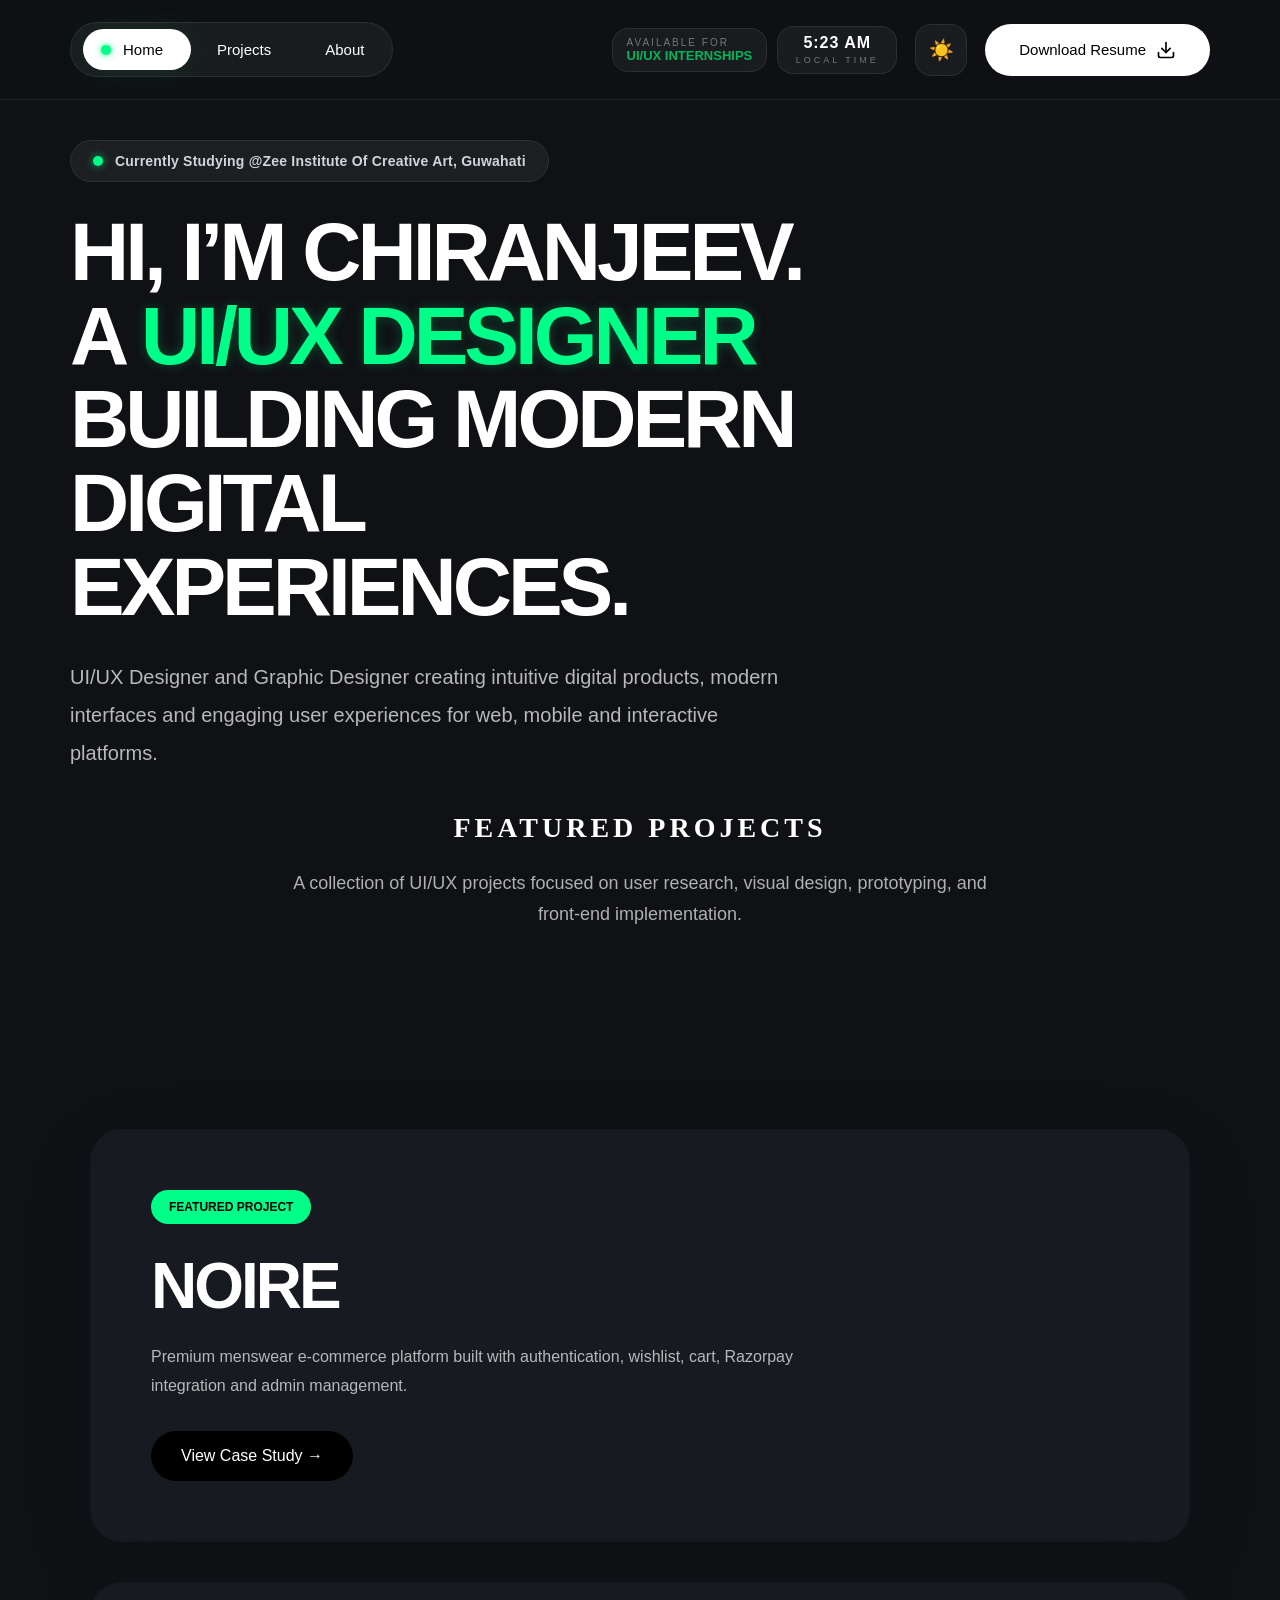
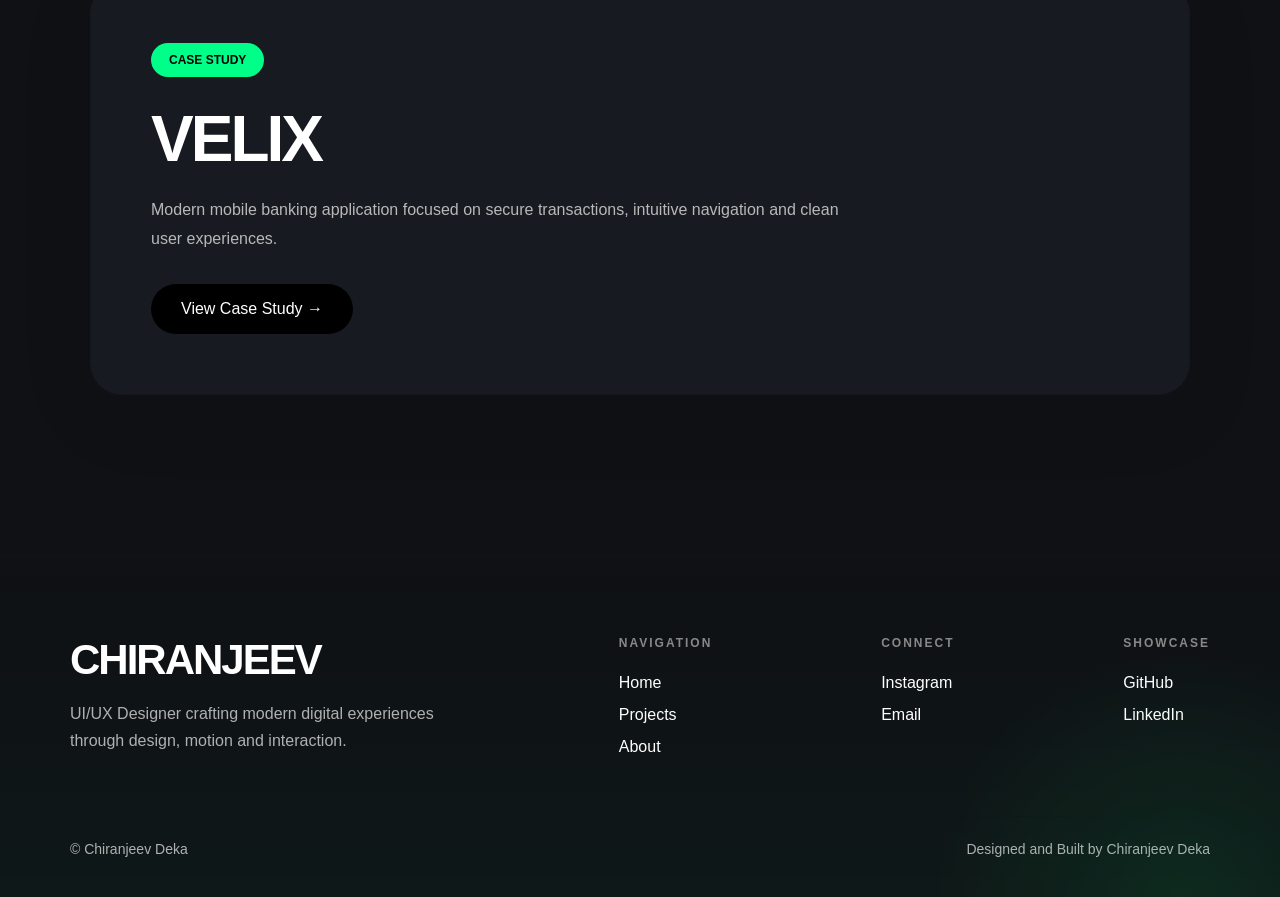
==== index.html @ 51e880d8 "Finalize SEO improvements" ====
<!DOCTYPE html>
<html lang="en">

<head>

<meta http-equiv="X-Content-Type-Options" content="nosniff">
<meta name="referrer" content="strict-origin-when-cross-origin">
<meta http-equiv="Content-Security-Policy"
content="
default-src 'self';
img-src 'self' data: https:;
style-src 'self' 'unsafe-inline' https://fonts.googleapis.com;
font-src https://fonts.gstatic.com;
script-src 'self' 'unsafe-inline';
">
    <meta charset="UTF-8" />

    <meta name="viewport"
          content="width=device-width, initial-scale=1.0" />

          <meta name="google-site-verification" content="J63mxzo5NTlps2Jb2fzf58bJaL9-Kbn5qtkoJqquIPw" />

    <title>Chiranjeev Deka | UI/UX Designer</title>
    <link rel="icon" type="image/png" href="images/favicon.png">



    <!-- META DESCRIPTION -->

    <meta name="description"
          content="Chiranjeev Deka — UI/UX Designer building modern digital experiences with clean visuals, motion, and interaction." />

<!-- SEO -->

<meta name="author" content="Chiranjeev Deka">

<meta name="robots" content="index, follow">

<meta name="keywords"
content="Chiranjeev Deka, UI UX Designer, UX Designer, Portfolio, Front End Developer, Graphic Designer, Figma, Web Design, Product Design, Guwahati, Assam, India">

<link rel="canonical"
href="https://chiranjeevdeka.com/">

<meta name="theme-color"
content="#0F1117">

<!-- Open Graph -->

<meta property="og:type"
content="website">

<meta property="og:title"
content="Chiranjeev Deka | UI/UX Designer & Front-End Developer">

<meta property="og:description"
content="UI/UX Designer creating modern digital products, websites and user experiences.">

<meta property="og:url"
content="https://chiranjeevdeka.com/">

<meta property="og:site_name"
content="Chiranjeev Deka">

<meta property="og:image"
content="https://chiranjeevdeka.com/assets/images/portfolio-preview.png">

<meta property="og:image:width"
content="1200">

<meta property="og:image:height"
content="630">

<meta property="og:image:alt"
content="Chiranjeev Deka Portfolio">

<!-- Twitter -->

<meta name="twitter:card"
content="summary_large_image">

<meta name="twitter:title"
content="Chiranjeev Deka | UI/UX Designer & Front-End Developer">

<meta name="twitter:description"
content="UI/UX Designer creating modern digital products and user experiences.">

<meta name="twitter:image"
content="https://chiranjeevdeka.com/assets/images/portfolio-preview.png">


    <!-- CSS -->

    <link rel="stylesheet"
      href="css/navbar.css" />

<link rel="stylesheet"
      href="css/home.css" />



    <!-- GOOGLE FONTS -->

    <link rel="preconnect"
          href="https://fonts.googleapis.com">

    <link rel="preconnect"
          href="https://fonts.gstatic.com"
          crossorigin>



    <link href="https://fonts.googleapis.com/css2?family=Press+Start+2P&display=swap"
          rel="stylesheet">



    <link href="https://fonts.googleapis.com/css2?family=Inter:wght@300;400;500;600;700;800;900&display=swap"
          rel="stylesheet">


<script type="application/ld+json">
{
  "@context":"https://schema.org",
  "@type":"Person",
  "name":"Chiranjeev Deka",
  "url":"https://chiranjeevdeka.com",
  "image":"https://chiranjeevdeka.com/assets/images/portfolio-preview.png",
  "jobTitle":"UI/UX Designer",
  "description":"UI/UX Designer and Front-End Developer.",
  "email":"mailto:chiranjeevdeka@outlook.in",
  "sameAs":[
    "https://github.com/Charliee-dev",
    "https://www.linkedin.com/in/chiranjeevdekauiux/",
    "https://www.instagram.com/chiranjeevdeka_/"
  ]
}
</script>

</head>

<body>



    <!-- BACKGROUND GLOW -->

    <div class="background-glow"></div>





    <!-- NAVBAR -->

    <header class="navbar">

        <nav class="nav-container">



            <!-- NAV LINKS -->

            <div class="nav-links">

                <a href="index.html"
                   class="active-nav">

                    <span class="liquid-dot">

                        <span class="inner-dot"></span>

                    </span>

                    Home

                </a>



                <a href="projects.html">
                    Projects
                </a>



                <a href="about.html">
                    About
                </a>

            </div>





<!-- RIGHT SIDE -->

<div class="right-side">



    <!-- LOCATION + WEATHER -->
     
<div class="live-info">

    <div class="availability-card">

        <span class="availability-title">
            AVAILABLE FOR
        </span>

        <span class="availability-status">
            UI/UX INTERNSHIPS
        </span>

    </div>

    <div class="live-clock">

        <span id="clock">00:00</span>

        <small>LOCAL TIME</small>

    </div>

</div>



<button id="themeToggle" class="theme-toggle">
    🌙
</button>
    <!-- RESUME BUTTON -->

    <a href="assets/Chiranjeev_Deka_UIUX_Resume.pdf"
       download
       class="resume-btn">

        <span>Download Resume</span>



        <!-- DOWNLOAD ICON -->

        <svg xmlns="http://www.w3.org/2000/svg"
             width="20"
             height="20"
             viewBox="0 0 24 24"
             fill="none"
             stroke="currentColor"
             stroke-width="2"
             stroke-linecap="round"
             stroke-linejoin="round">

            <path d="M21 15v4a2 2 0 0 1-2 2H5a2 2 0 0 1-2-2v-4" />

            <polyline points="7 10 12 15 17 10" />

            <line x1="12"
                  y1="15"
                  x2="12"
                  y2="3" />

        </svg>

    </a>

</div>

        </nav>

    </header>





<!-- HERO SECTION -->

<section class="hero">

    <div class="hero-content">



        <!-- STATUS BADGE -->

        <div class="status-badge">

            <div class="status-dot"></div>

            <span>
                Currently Studying @Zee Institute Of Creative Art, Guwahati
            </span>

        </div>





        <!-- HERO TITLE -->

        <h1 class="hero-title">

            <div class="line">
                HI, I’M CHIRANJEEV.
            </div>

            <div class="line">

                A

                <span class="glitch"
                      data-text="UI/UX DESIGNER">

                    UI/UX DESIGNER

                </span>

            </div>

            <div class="line">
                BUILDING MODERN
            </div>

            <div class="line">
                DIGITAL
            </div>

            <div class="line">
                EXPERIENCES.
            </div>

        </h1>
<p class="hero-description">

UI/UX Designer and Graphic Designer creating intuitive digital products, modern interfaces and engaging user experiences for web, mobile and interactive platforms.

</p>
    </div>

</section>





    <!-- FEATURED PROJECTS -->

    <section class="featured">

        <h2>
            FEATURED PROJECTS
        </h2>

        <p>

           A collection of UI/UX projects focused on user research, visual design, prototyping, and front-end implementation.

        </p>

    </section>

<section class="projects-preview">

    <!-- NOIRE -->

    <div class="preview-card">

    <span class="preview-tag">
        FEATURED PROJECT
    </span>

    <h3>NOIRE</h3>

    <p>
        Premium menswear e-commerce platform built with
        authentication, wishlist, cart, Razorpay integration
        and admin management.
    </p>

    <a href="noire.html">
        View Case Study →
    </a>

</div>

    <!-- VELIX -->

    <div class="preview-card">

        <span class="preview-tag">
            CASE STUDY
        </span>

        <h3>VELIX</h3>

        <p>
            Modern mobile banking application focused on secure
            transactions, intuitive navigation and clean user
            experiences.
        </p>

        <a href="velix.html">
            View Case Study →
        </a>

    </div>

</section>



<footer class="footer">

    <div class="footer-content">

        <div class="footer-left">

            <h2>CHIRANJEEV</h2>

            <p>
                UI/UX Designer crafting modern digital experiences
                through design, motion and interaction.
            </p>

        </div>





        <div class="footer-links">

            <h4>NAVIGATION</h4>

            <a href="index.html">Home</a>

            <a href="projects.html">Projects</a>

            <a href="about.html">About</a>

        </div>





        <div class="footer-links">

            <h4>CONNECT</h4>

            <a href="https://www.instagram.com/chiranjeevdeka_/"
   target="_blank"
   rel="noopener noreferrer">
   Instagram
</a>
           <a href="mailto:chiranjeevdeka@outlook.in">
    Email
</a>

        </div>





        <div class="footer-socials">

            <h4>SHOWCASE</h4>

  

          <a href="https://github.com/Charliee-dev"
   target="_blank"
   rel="noopener noreferrer">
    GitHub
</a>

<a href="https://www.linkedin.com/in/chiranjeevdekauiux/"
   target="_blank"
   rel="noopener noreferrer">
   LinkedIn
</a>
        </div>

    </div>





    <div class="footer-bottom">

        <span>
            © Chiranjeev Deka
        </span>

        <span>
            Designed and Built by Chiranjeev Deka
        </span>

    </div>

</footer>





<!-- JS -->

<script src="js/home.js"></script>

<div id="cursor-trail"></div>
</body>

</html>
---- css/home.css ----
:root{
    --bg:#f2f2f2;
    --text:#000;
    --card:#ffffff;
    --nav:rgba(242,242,242,0.75);
}

body.dark-mode{
    --bg:#0f1115;
    --text:#ffffff;
    --card:#1b1f27;
    --nav:rgba(15,17,21,0.75);
}

/* =========================
   GLOBAL
========================= */

*{
    margin:0;
    padding:0;
    box-sizing:border-box;
}

html{
    scroll-behavior:smooth;
    background:#f2f2f2;
}

body{
    position:relative;

    font-family:'Inter',sans-serif;

    background:var(--bg);

    color:var(--text);

    overflow-x:hidden;

    opacity:1;

    background-image:none;

    -webkit-user-select:none;
    -moz-user-select:none;
    -ms-user-select:none;
    user-select:none;
}

/* =========================
   ALLOW INTERACTION
========================= */

a,
button,
input,
textarea{
    -webkit-user-select:auto;
    -moz-user-select:auto;
    -ms-user-select:auto;
    user-select:auto;
}




/* =========================
   NOISE TEXTURE
========================= */

body::before{
    content:'';

    position:fixed;

    inset:0;

    z-index:-1;

    pointer-events:none;

    opacity:0.09;

    background-image:
    url("https://www.transparenttextures.com/patterns/noisy-grid.png");
}









/* =========================
   NAVBAR
========================= */

.navbar{
    width:100%;

    position:sticky;
    top:0;

    z-index:1000;

    padding:22px 70px;

    border-bottom:
    1px solid #d9d9d9;

    background:var(--nav);

    backdrop-filter:blur(12px);

    -webkit-backdrop-filter:blur(12px);
}



/* NAV CONTAINER */

.nav-container{
    display:flex;

    align-items:center;

    justify-content:space-between;
}





/* =========================
   NAV LINKS
========================= */

.nav-links{
    position:relative;

    display:flex;

    align-items:center;

    gap:10px;

    padding:6px;

    border-radius:999px;

    background:
    rgba(255,255,255,0.55);

    backdrop-filter:blur(12px);

    border:
    1px solid rgba(0,0,0,0.05);
}



/* LINK */

.nav-links a{
    position:relative;

    z-index:2;

    text-decoration:none;

    color:#000;

    font-size:15px;
    font-weight:500;

    padding:12px 22px;

    border-radius:50px;

    display:flex;

    align-items:center;

    gap:10px;

    transition:0.35s ease;
}



/* HOVER */

.nav-links a:hover{
    background:
    rgba(0,255,120,0.08);

    color:#00b85c;
    translate:0 -1px;
}





/* ACTIVE NAV */

.active-nav{
    color:#fff !important;
}

/* =========================
   LIQUID SLIDER
========================= */

.nav-slider{
    position:absolute;

    top:6px;

    left:6px;

    height:calc(100% - 12px);

    border-radius:999px;

    background:#000;

    box-shadow:
    0 0 30px rgba(0,255,120,0.10);

    transition:
    transform 0.45s cubic-bezier(
    0.22,
    1,
    0.36,
    1
    ),
    width 0.45s cubic-bezier(
    0.22,
    1,
    0.36,
    1
    );

    z-index:1;
}


/* =========================
   LIQUID DOT
========================= */

.liquid-dot{
    position:relative;

    width:14px;
    height:14px;

    border-radius:50%;

    background:
    rgba(0,255,120,0.15);

    display:flex;

    align-items:center;

    justify-content:center;
}



/* INNER DOT */

.inner-dot{
    width:10px;
    height:10px;

    background:#00ff88;

    border-radius:50%;

    box-shadow:
    0 0 8px rgba(0,255,136,.7);
}









/* DOT ANIMATION */

@keyframes liquidPulse{

    0%{
        transform:scale(1);
    }

    50%{
        transform:scale(1.25);
    }

    100%{
        transform:scale(1);
    }

}



/* WAVE */

@keyframes wave{

    0%{
        transform:scale(0.8);
        opacity:0.8;
    }

    70%{
        transform:scale(1.8);
        opacity:0;
    }

    100%{
        opacity:0;
    }

}





/* =========================
   RIGHT SIDE
========================= */

.right-side{
    display:flex;

    align-items:center;

    gap:18px;
}





/* =========================
   LOCATION + WEATHER
========================= */

.live-info{
    display:flex;

    align-items:center;

    gap:10px;
}



.availability-card{

    display:flex;

    flex-direction:column;

    justify-content:center;

    padding:8px 14px;

    min-width:145px;

    border-radius:16px;

    background:
    rgba(255,255,255,0.55);

    backdrop-filter:blur(12px);

    border:
    1px solid rgba(0,255,120,0.15);

    transition:0.3s ease;
}

.availability-card:hover{

    transform:translateY(-2px);

    box-shadow:
    0 8px 24px rgba(0,0,0,0.06);
}

.availability-title{

    font-size:10px;

    letter-spacing:2px;

    color:#777;
}

.availability-status{

    font-size:13px;

    font-weight:700;

    color:#00b85c;
}





/* =========================
   LIVE CLOCK
========================= */

.live-clock{
    display:flex;

    flex-direction:column;

    align-items:center;

    justify-content:center;

    padding:8px 14px;

    border-radius:16px;

    background:
    rgba(255,255,255,0.55);

    backdrop-filter:blur(12px);

    border:
    1px solid rgba(0,0,0,0.05);

    min-width:120px;

    transition:0.3s ease;
}



/* CLOCK HOVER */

.live-clock:hover{
    transform:translateY(-2px);

    box-shadow:
    0 8px 24px rgba(0,0,0,0.06);
}




/* TIME */

#clock{
    font-size:16px;

    font-weight:700;

    letter-spacing:1px;

    line-height:1;
}



/* COUNTRY */

.live-clock small{
    font-size:9px;

    letter-spacing:3px;

    color:#777;

    margin-top:4px;
}



/* =========================
   RESUME BUTTON
========================= */

.resume-btn{
    background:#000;

    color:#fff;

    text-decoration:none;

    padding:16px 34px;

    border-radius:50px;

    font-size:15px;

    display:flex;

    align-items:center;

    gap:10px;

    transition:0.35s ease;
}



/* BUTTON HOVER */

.resume-btn:hover{
    transform:translateY(-2px);

    background:#111;

    box-shadow:
    0 10px 30px rgba(0,0,0,0.15);
}





/* =========================
   HERO SECTION
========================= */

.hero{
    min-height:72vh;

    display:flex;

    align-items:center;

    padding-left:70px;

    padding-top:40px;
}





/* =========================
   STATUS BADGE
========================= */

.status-badge{
    display:flex;
    align-items:center;
    gap:12px;

    width:fit-content;

    padding:12px 22px;

    border-radius:999px;

    background:#ffffff;

    border:1px solid rgba(0,0,0,0.06);

    backdrop-filter:blur(20px);

    box-shadow:
    0 10px 30px rgba(0,0,0,0.06);

    margin-bottom:28px;

    transition:all .35s ease;

    animation:floatBadge 5s ease-in-out infinite;
}




/* HOVER */

.status-badge:hover{
    transform:translateY(-3px);
    box-shadow:
    0 16px 40px rgba(0,0,0,0.08);
}


/* STATUS DOT */

.status-dot{
    position:relative;

    width:10px;
    height:10px;

    border-radius:50%;

    background:#00ff88;

    box-shadow:
    0 0 8px rgba(0,255,136,.7);
}






/* TEXT */

.status-badge span{
    color:#111111;
    font-size:14px;
    font-weight:600;
    letter-spacing:0.2px;
}

@keyframes floatBadge{

    0%{
        transform:translateY(0px);
    }

    50%{
        transform:translateY(-3px);
    }

    100%{
        transform:translateY(0px);
    }

}





/* DARK MODE */

body.dark-mode .status-badge{
    background:rgba(255,255,255,0.06);

    border:1px solid rgba(255,255,255,0.08);

    box-shadow:none;
}

body.dark-mode .status-badge span{
    color:#d1d5db;
}


/* =========================
   HERO TITLE
========================= */

.hero-content h1{
    font-size:clamp(52px, 7vw, 82px);

    line-height:1.02;

    font-weight:800;

    letter-spacing:-4px;

    max-width:1100px;
}





/* =========================
   HERO REVEAL
========================= */

.hero-title .line{
    opacity:0;

    transform:translateY(80px);

    filter:blur(10px);

    animation:
    revealUp 1s ease forwards;
}



/* STAGGER */

.hero-title .line:nth-child(1){
    animation-delay:0.1s;
}

.hero-title .line:nth-child(2){
    animation-delay:0.3s;
}

.hero-title .line:nth-child(3){
    animation-delay:0.5s;
}

.hero-title .line:nth-child(4){
    animation-delay:0.7s;
}

.hero-title .line:nth-child(5){
    animation-delay:0.9s;
}



/* REVEAL ANIMATION */

@keyframes revealUp{

    to{
        opacity:1;

        transform:translateY(0);

        filter:blur(0);
    }

}





/* =========================
   GLITCH TEXT
========================= */

/* =========================
   PREMIUM GLITCH
========================= */

.glitch{
    position:relative;

    display:inline-block;

    color:#00ff88;

    font-weight:800;

    text-shadow:
    0 0 12px rgba(0,255,136,0.25);

    animation:
    premiumGlitch 7s infinite;
}



/* RED LAYER */

.glitch::before{
    content:attr(data-text);

    position:absolute;

    inset:0;

    color:#ff3c78;

    opacity:0;

    z-index:-1;

    mix-blend-mode:screen;

    animation:
    glitchRed 7s infinite;
}



/* CYAN LAYER */

.glitch::after{
    content:attr(data-text);

    position:absolute;

    inset:0;

    color:#00e5ff;

    opacity:0;

    z-index:-2;

    mix-blend-mode:screen;

    animation:
    glitchBlue 7s infinite;
}





/* MAIN */

@keyframes premiumGlitch{

    0%, 92%, 100%{
        transform:none;
        filter:none;
    }

    93%{
        transform:skewX(2deg);
    }

    94%{
        transform:translateX(-2px);
    }

    95%{
        transform:translateX(2px);
    }

    96%{
        transform:none;
    }

}



/* RED SHIFT */

@keyframes glitchRed{

    0%, 92%, 100%{
        opacity:0;
        transform:none;
    }

    93%{
        opacity:0.7;
        transform:translate(-4px,1px);
    }

    94%{
        opacity:0.4;
        transform:translate(3px,-1px);
    }

    95%{
        opacity:0;
        transform:none;
    }

}



/* BLUE SHIFT */

@keyframes glitchBlue{

    0%, 92%, 100%{
        opacity:0;
        transform:none;
    }

    93%{
        opacity:0.7;
        transform:translate(4px,-1px);
    }

    94%{
        opacity:0.4;
        transform:translate(-3px,1px);
    }

    95%{
        opacity:0;
        transform:none;
    }

}



/* =========================
   FEATURED SECTION
========================= */

.featured{
    text-align:center;

    padding-top:40px;

    padding-bottom:140px;
}



/* TITLE */

.featured h2{
    font-family:
    'Press Start 2P',
    cursive;

    font-size:28px;

    letter-spacing:4px;

    margin-bottom:24px;
}



/* DESCRIPTION */

.featured p{
    font-size:18px;

    color:#666;

    max-width:700px;

    margin:auto;

    line-height:1.7;
}





/* =========================
   RESPONSIVE
========================= */

@media(max-width:1200px){

    .hero-content h1{
        font-size:68px;
    }

}



@media(max-width:992px){

    .nav-container{
        flex-direction:column;

        gap:20px;
    }

    .right-side{
        flex-direction:column;

        gap:14px;
    }

    .hero{
        padding-left:40px;
    }

    .hero-content h1{
        font-size:58px;
    }

}



@media(max-width:768px){

    .navbar{
        padding:20px;
    }

    .nav-links{
        flex-wrap:wrap;

        justify-content:center;

        gap:14px;
    }

    .live-info{
        flex-direction:column;

        width:100%;
    }

    .availability-card{
    width:100%;
}

    .live-clock{
        width:100%;
    }

    .status-badge{
        width:100%;

        justify-content:center;

        padding:14px 18px;
    }

    .status-badge span{
        font-size:14px;

        text-align:center;
    }

    .hero{
        min-height:65vh;

        padding:40px 20px;
    }

    .hero-content h1{
        font-size:42px;

        letter-spacing:-2px;
    }

    .featured{
        padding-top:20px;
    }

    .featured h2{
        font-size:16px;

        letter-spacing:2px;
    }

    .featured p{
        font-size:14px;

        padding:0 20px;
    }

    .resume-btn{
        padding:14px 22px;

        font-size:14px;
    }

}


/* =========================
   FOOTER
========================= */

.footer{
    margin-top:40px;

    padding:80px 70px 40px;

    border-top:1px solid rgba(0,0,0,0.08);

background:linear-gradient( to top,rgba(0,255,120,0.03), transparent
);
position:relative;
overflow:hidden;

}

.footer::before{
    content:'';

    position:absolute;

    width:500px;
    height:500px;

    right:-150px;
    bottom:-250px;

    border-radius:50%;

    background:
    radial-gradient(
    circle,
    rgba(0,255,120,0.08),
    transparent 70%
    );

    pointer-events:none;
}

.footer-content{
    display:flex;

    justify-content:space-between;

    gap:60px;

    flex-wrap:wrap;
}

.footer-left{
    max-width:380px;
}

.footer-left h2{
    font-size:42px;
    letter-spacing:-2px;

    margin-bottom:16px;

    font-weight:800;
}

.footer-left p{
    color:#666;

    line-height:1.7;
}

.footer-links,
.footer-socials{
    display:flex;

    flex-direction:column;

    gap:14px;
}

.footer-links h4,
.footer-socials h4{
    font-size:12px;

    letter-spacing:2px;

    color:#888;

    margin-bottom:10px;
}

.footer a{
    text-decoration:none;
    width:fit-content;

    color:#111;

    transition:0.3s ease;
}

.footer a:hover{
    color:#00b85c;

    translate:0 -2px;
}

.footer-bottom{
    margin-top:60px;

    padding-top:24px;

    border-top:1px solid rgba(0,0,0,0.08);

    display:flex;

    justify-content:space-between;

    color:#777;

    font-size:14px;
}

@media(max-width:768px){

    .footer{
        padding:60px 20px 30px;
    }

    .footer-content{
        flex-direction:column;

        gap:40px;
    }

    .footer-bottom{
        flex-direction:column;

        gap:10px;
    }

}

/* =========================
   TABLET
========================= */

@media (max-width:1024px){

    .navbar{
        padding:20px 30px;
    }

    .hero{
        padding-left:30px;
    }

    .hero-content h1{
        font-size:54px;
    }

    .offline-card{
        width:95vw;
        height:500px;
    }

    .dino{
        width:170px;
        height:170px;
        left:80px;
    }

}



/* =========================
   MOBILE
========================= */

@media (max-width:768px){

    .hero{
        text-align:center;
    }

    .hero-content{
        width:100%;
    }

    .hero-content h1{
    font-size:34px;
    line-height:1.05;
    letter-spacing:1px;
}

    .status-badge{
        width:100%;
        max-width:100%;
    }

    .offline-card{
    height:380px;
    border-radius:24px;
}

    .offline-screen h3{
    font-size:36px;
    letter-spacing:-1px;
    text-align:center;
}

    .offline-screen p{
        font-size:14px;
        text-align:center;
    }

.ground{
    bottom:80px;
}
  .dino{
    width:110px;
    height:110px;
    left:20px;
    bottom:75px;
}



    .cloud{
    transform:scale(.7);
    opacity:.25;
}
}



/* =========================
   SMALL PHONES
========================= */

@media (max-width:480px){

    .navbar{
        padding:15px;
    }

    .nav-links a{
        padding:10px 16px;
        font-size:13px;
    }

    .hero-content h1{
        font-size:30px;
        letter-spacing:1px;
    }

    .status-badge span{
        font-size:12px;
    }

    .offline-card{
    height:320px;
}

   .offline-screen h3{
    font-size:28px;
}

.dino{
    width:90px;
    height:90px;
    bottom:65px;
}

    .offline-screen p{
        font-size:12px;
    }

    .footer-left h2{
        font-size:30px;
    }

}




@keyframes bubbleFade{

    0%{
        opacity:0.8;
        transform:scale(1);
    }

    100%{
        opacity:0;
        transform:scale(2.5);
    }

}

.theme-toggle{
    width:52px;
    height:52px;
    border:none;
    border-radius:16px;
    cursor:pointer;

    background:rgba(255,255,255,0.55);

    backdrop-filter:blur(12px);

    font-size:20px;

    transition:.3s ease;
}

.theme-toggle:hover{
    transform:translateY(-2px);
}


body.dark-mode{

    background:#0f1115;
    color:#fff;
}

body.dark-mode .navbar{
    border-bottom:
    1px solid rgba(255,255,255,0.08);
    background:
    rgba(15,17,21,0.85);
}

body.dark-mode .nav-links,
body.dark-mode .availability-card,
body.dark-mode .live-clock,
body.dark-mode .theme-toggle{

    background:
    rgba(255,255,255,0.05);

    border:
    1px solid rgba(255,255,255,0.08);
}

body.dark-mode .offline-card{
    background:#171a21;
}

body.dark-mode .offline-screen{
    background:#11151d;
}

body.dark-mode .offline-screen h3{
    color:#ffffff;
}

body.dark-mode .featured p,
body.dark-mode .footer-left p,
body.dark-mode .footer-bottom{
    color:#b0b0b0;
}

body.dark-mode .nav-links a{
    color:#ffffff;
}

body.dark-mode .footer a{
    color:#ffffff;
}

body.dark-mode .resume-btn{
    background:#ffffff;
    color:#000000;
}

body.dark-mode .resume-btn:hover{
    background:#f2f2f2;
}

body.dark-mode .nav-slider{
    background:#ffffff;
}

body.dark-mode .active-nav{
    color:#000 !important;
}

body.dark-mode .hero-description{
    color:#b8b8b8;
}

/* =========================
   PROJECT PREVIEW
========================= */

.projects-preview{
    width:min(1100px,95%);
    margin:auto;

    display:flex;
    flex-direction:column;
    gap:40px;

    padding:60px 0 120px;
}


.preview-card{

    position:relative;
    overflow:hidden;

    width:min(1100px,95vw);

    background:#fff;

    border-radius:32px;

    padding:60px;

    border:1px solid rgba(0,0,0,0.08);

    box-shadow:
    0 20px 80px rgba(0,0,0,.08);

    transition:.4s ease;
}

.preview-card::before{
    content:'';
    position:absolute;
    inset:0;

    pointer-events:none;

    background:
    linear-gradient(
      135deg,
      rgba(0,255,136,.06),
      transparent 60%
    );

    opacity:0;

    transition:.4s ease;
}

.preview-card:hover::before{
    opacity:1;
}


.preview-card:hover{

    transform:translateY(-6px);

    box-shadow:
    0 30px 100px rgba(0,0,0,.12);
}

.preview-tag{

    display:inline-block;

    padding:10px 18px;

    border-radius:999px;

    background:#00ff88;

    color:#000;

    font-size:12px;

    font-weight:700;

    margin-bottom:25px;
}

.preview-card h3{

    font-size:64px;

    letter-spacing:-3px;

    margin-bottom:20px;
}

.preview-card p{

    max-width:700px;

    color:#666;

    line-height:1.8;

    margin-bottom:30px;
}

.preview-card a{

    position:relative;
    z-index:10;

    display:inline-block;

    text-decoration:none;

    background:#000;

    color:#fff;

    padding:16px 30px;

    border-radius:999px;

    transition:.3s ease;
}

.preview-card a:hover{
    transform:translateY(-2px);
}

body.dark-mode .preview-card{
    background:#171a21;
}

body.dark-mode .preview-card p{
    color:#b8b8b8;
}


.hero-description{
    max-width:720px;
    margin-top:30px;
    font-size:20px;
    line-height:1.9;
    color:#666;
    font-weight:400;
}

.screen-card{
    transition:.35s ease;
}

.screen-card:hover{
    transform:translateY(-8px);
}

.preview-card{
    cursor:pointer;
}


.preview-card a:hover{
    transform:translateY(-3px);
    box-shadow:0 12px 35px rgba(0,0,0,.2);
}


.content-section{
    position:relative;
}

.content-section::after{
    content:"";
    display:block;
    width:100%;
    height:1px;
    margin-top:90px;
    background:rgba(255,255,255,.06);
}


.screen-card{
    overflow:hidden;
    border-radius:24px;
}

.screen-card img{
    transition:.4s ease;
}

.screen-card:hover img{
    transform:scale(1.04);
}


.content-section a{
    box-shadow:0 12px 35px rgba(37,99,235,.25);
}
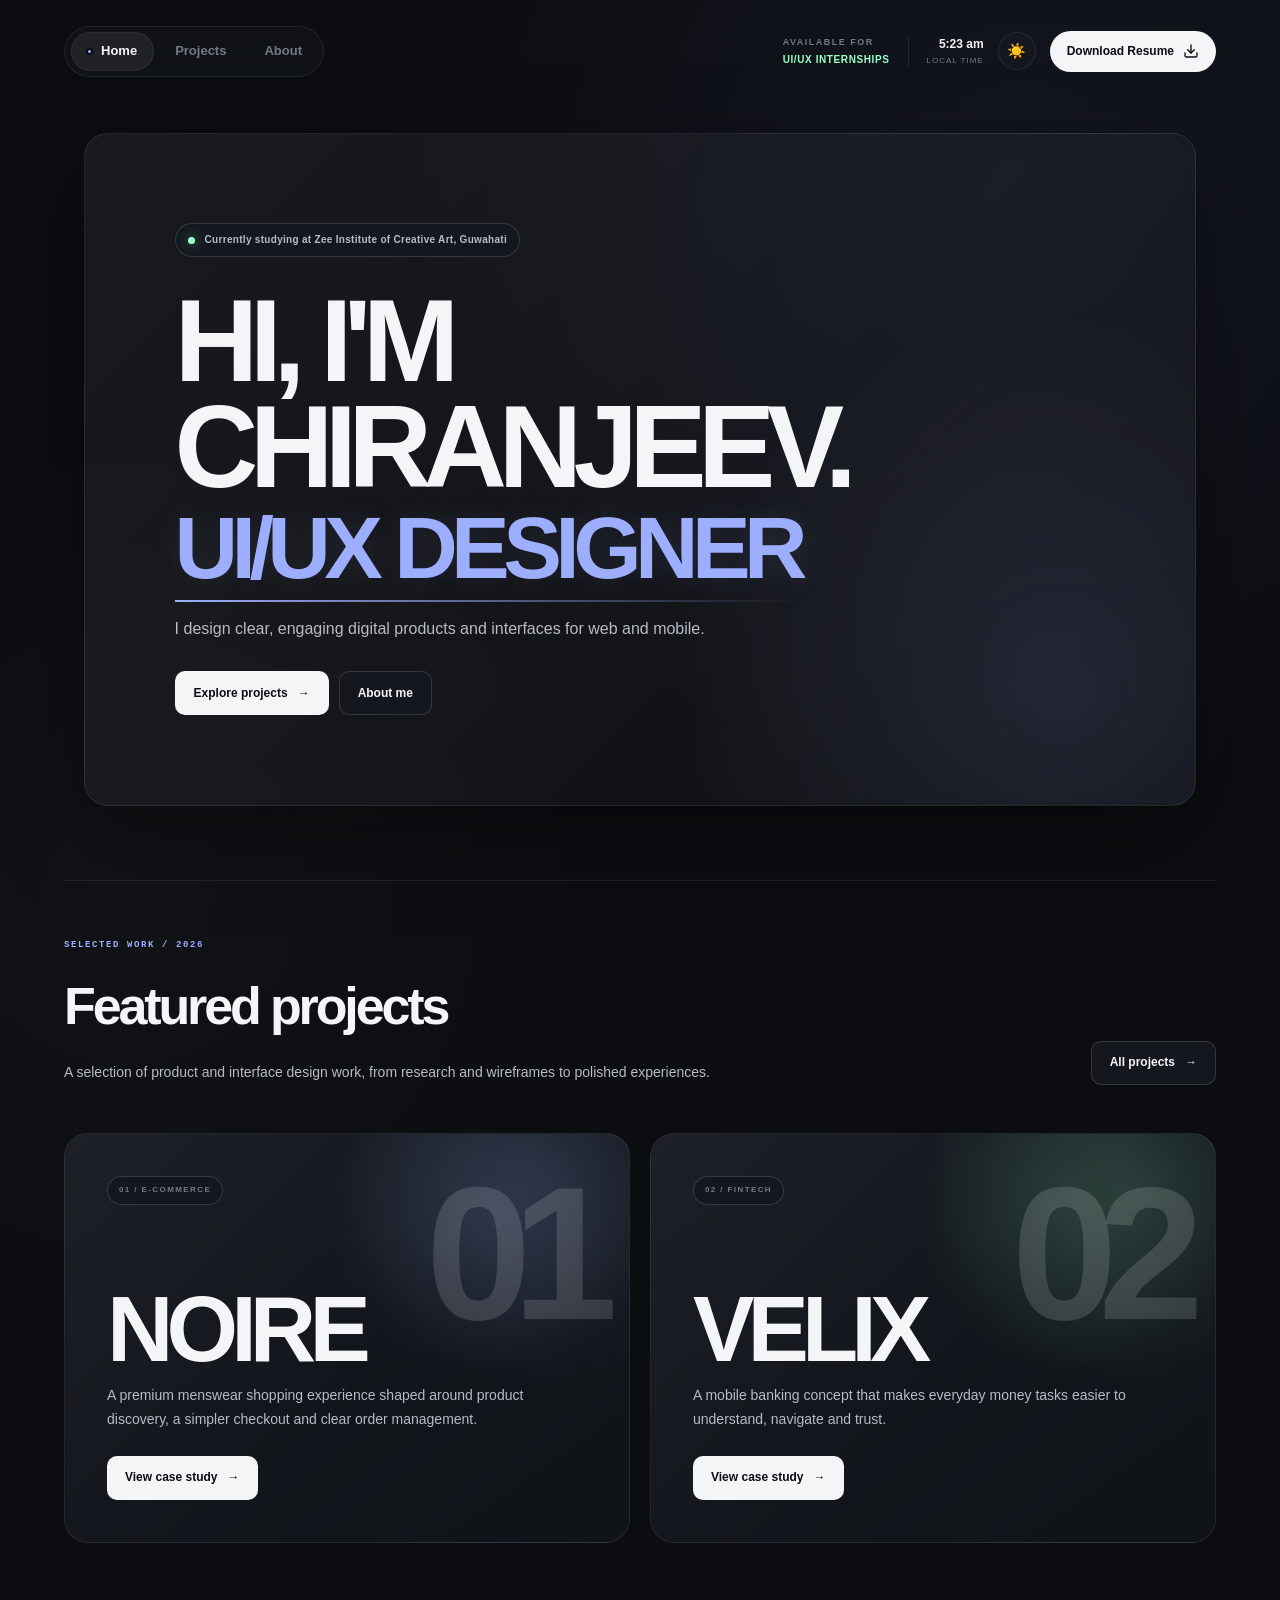
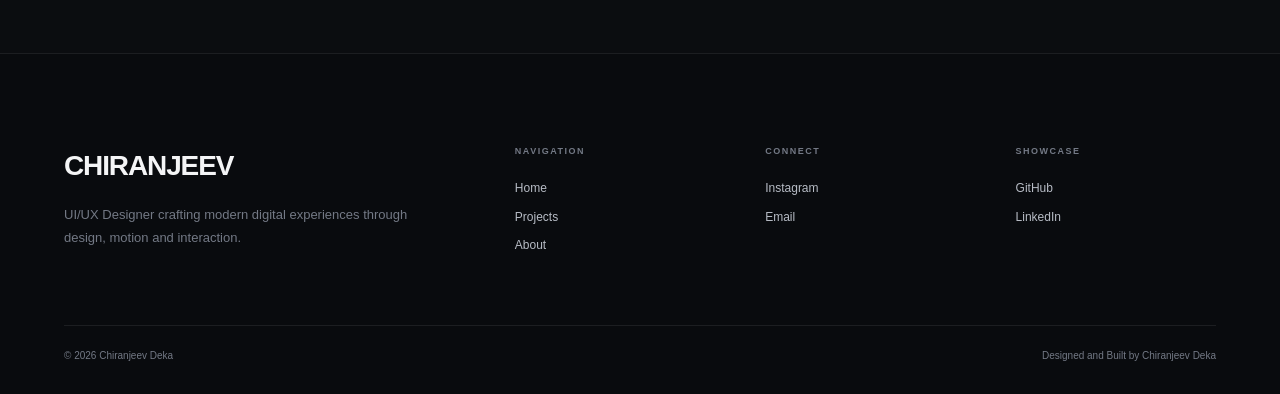
==== commit a5de51b1: "Refresh portfolio pages and case studies" ====
--- a/index.html
+++ b/index.html
@@ -21,7 +21,7 @@
           <meta name="google-site-verification" content="J63mxzo5NTlps2Jb2fzf58bJaL9-Kbn5qtkoJqquIPw" />
 
     <title>Chiranjeev Deka | UI/UX Designer</title>
-    <link rel="icon" type="image/png" href="images/favicon.png">
+<link rel="icon" type="image/svg+xml" href="assets/favicon.svg">
 
 
 
@@ -43,7 +43,7 @@
 href="https://chiranjeevdeka.com/">
 
 <meta name="theme-color"
-content="#0F1117">
+content="#0b0d10">
 
 <!-- Open Graph -->
 
@@ -91,11 +91,9 @@
 
     <!-- CSS -->
 
-    <link rel="stylesheet"
-      href="css/navbar.css" />
-
 <link rel="stylesheet"
       href="css/home.css" />
+<link rel="stylesheet" href="css/common.css" />
 
 
 
@@ -155,7 +153,7 @@
 
     <header class="navbar">
 
-        <nav class="nav-container">
+        <nav class="nav-container" aria-label="Main navigation">
 
 
 
@@ -164,7 +162,7 @@
             <div class="nav-links">
 
                 <a href="index.html"
-                   class="active-nav">
+                   class="active-nav" aria-current="page">
 
                     <span class="liquid-dot">
 
@@ -228,9 +226,7 @@
 
 
 
-<button id="themeToggle" class="theme-toggle">
-    🌙
-</button>
+<button id="themeToggle" class="theme-toggle" type="button" aria-label="Switch to light mode" aria-pressed="false">&#9728;&#65039;</button>
     <!-- RESUME BUTTON -->
 
     <a href="assets/Chiranjeev_Deka_UIUX_Resume.pdf"
@@ -278,142 +274,66 @@
 
 <!-- HERO SECTION -->
 
-<section class="hero">
-
+<main>
+<section class="hero" aria-labelledby="home-title">
     <div class="hero-content">
-
-
-
-        <!-- STATUS BADGE -->
-
         <div class="status-badge">
-
-            <div class="status-dot"></div>
-
-            <span>
-                Currently Studying @Zee Institute Of Creative Art, Guwahati
-            </span>
-
-        </div>
-
-
-
-
-
-        <!-- HERO TITLE -->
-
-        <h1 class="hero-title">
-
-            <div class="line">
-                HI, I’M CHIRANJEEV.
-            </div>
-
-            <div class="line">
-
-                A
-
-                <span class="glitch"
-                      data-text="UI/UX DESIGNER">
-
-                    UI/UX DESIGNER
-
-                </span>
-
-            </div>
-
-            <div class="line">
-                BUILDING MODERN
-            </div>
-
-            <div class="line">
-                DIGITAL
-            </div>
-
-            <div class="line">
-                EXPERIENCES.
-            </div>
-
+            <span class="status-dot" aria-hidden="true"></span>
+            <span>Currently studying at Zee Institute of Creative Art, Guwahati</span>
+        </div>
+
+        <h1 class="hero-title" id="home-title">
+            <span class="line">HI, I'M</span>
+            <span class="line">CHIRANJEEV.</span>
+            <span class="line"><span class="glitch">UI/UX DESIGNER</span></span>
         </h1>
-<p class="hero-description">
-
-UI/UX Designer and Graphic Designer creating intuitive digital products, modern interfaces and engaging user experiences for web, mobile and interactive platforms.
-
-</p>
-    </div>
-
+
+        <p class="hero-description">
+            I design clear, engaging digital products and interfaces for web and mobile.
+        </p>
+
+        <div class="hero-actions">
+            <a class="hero-primary" href="projects.html">
+                Explore projects <span aria-hidden="true">&#8594;</span>
+            </a>
+            <a class="hero-secondary" href="about.html">About me</a>
+        </div>
+    </div>
 </section>
-
-
-
-
-
-    <!-- FEATURED PROJECTS -->
-
-    <section class="featured">
-
-        <h2>
-            FEATURED PROJECTS
-        </h2>
-
-        <p>
-
-           A collection of UI/UX projects focused on user research, visual design, prototyping, and front-end implementation.
-
-        </p>
-
-    </section>
-
-<section class="projects-preview">
-
-    <!-- NOIRE -->
-
-    <div class="preview-card">
-
-    <span class="preview-tag">
-        FEATURED PROJECT
-    </span>
-
-    <h3>NOIRE</h3>
-
-    <p>
-        Premium menswear e-commerce platform built with
-        authentication, wishlist, cart, Razorpay integration
-        and admin management.
-    </p>
-
-    <a href="noire.html">
-        View Case Study →
+<!-- FEATURED PROJECTS -->
+
+<section class="featured reveal" aria-labelledby="featured-title">
+    <div class="featured-copy">
+        <span class="section-kicker">SELECTED WORK / 2026</span>
+        <h2 id="featured-title">Featured projects</h2>
+        <p>A selection of product and interface design work, from research and wireframes to polished experiences.</p>
+    </div>
+    <a class="all-projects-link" href="projects.html">
+        All projects <span aria-hidden="true">&#8594;</span>
     </a>
-
-</div>
-
-    <!-- VELIX -->
-
-    <div class="preview-card">
-
-        <span class="preview-tag">
-            CASE STUDY
-        </span>
-
+</section>
+
+<section class="projects-preview" aria-label="Featured case studies">
+    <article class="preview-card reveal">
+        <span class="preview-tag">01 / E-COMMERCE</span>
+        <h3>NOIRE</h3>
+        <p>A premium menswear shopping experience shaped around product discovery, a simpler checkout and clear order management.</p>
+        <a href="noire.html" aria-label="View the NOIRE case study">
+            View case study <span aria-hidden="true">&#8594;</span>
+        </a>
+    </article>
+
+    <article class="preview-card reveal">
+        <span class="preview-tag">02 / FINTECH</span>
         <h3>VELIX</h3>
-
-        <p>
-            Modern mobile banking application focused on secure
-            transactions, intuitive navigation and clean user
-            experiences.
-        </p>
-
-        <a href="velix.html">
-            View Case Study →
+        <p>A mobile banking concept that makes everyday money tasks easier to understand, navigate and trust.</p>
+        <a href="velix.html" aria-label="View the VELIX case study">
+            View case study <span aria-hidden="true">&#8594;</span>
         </a>
-
-    </div>
-
+    </article>
 </section>
-
-
-
-<footer class="footer">
+</main>
+<footer class="site-footer">
 
     <div class="footer-content">
 
@@ -494,9 +414,7 @@
 
     <div class="footer-bottom">
 
-        <span>
-            © Chiranjeev Deka
-        </span>
+        <span class="footer-year"></span>
 
         <span>
             Designed and Built by Chiranjeev Deka
@@ -512,9 +430,10 @@
 
 <!-- JS -->
 
+<script src="js/common.js"></script>
 <script src="js/home.js"></script>
 
-<div id="cursor-trail"></div>
+
 </body>
 
-</html>+</html>
--- a/css/home.css
+++ b/css/home.css
@@ -1,1667 +1,2479 @@
-:root{
-    --bg:#f2f2f2;
-    --text:#000;
-    --card:#ffffff;
-    --nav:rgba(242,242,242,0.75);
-}
-
-body.dark-mode{
-    --bg:#0f1115;
-    --text:#ffffff;
-    --card:#1b1f27;
-    --nav:rgba(15,17,21,0.75);
-}
-
-/* =========================
-   GLOBAL
-========================= */
-
-*{
-    margin:0;
-    padding:0;
-    box-sizing:border-box;
-}
-
-html{
-    scroll-behavior:smooth;
-    background:#f2f2f2;
-}
-
-body{
-    position:relative;
-
-    font-family:'Inter',sans-serif;
-
-    background:var(--bg);
-
-    color:var(--text);
-
-    overflow-x:hidden;
-
-    opacity:1;
-
-    background-image:none;
-
-    -webkit-user-select:none;
-    -moz-user-select:none;
-    -ms-user-select:none;
-    user-select:none;
-}
-
-/* =========================
-   ALLOW INTERACTION
-========================= */
-
-a,
-button,
-input,
-textarea{
-    -webkit-user-select:auto;
-    -moz-user-select:auto;
-    -ms-user-select:auto;
-    user-select:auto;
-}
-
-
-
-
-/* =========================
-   NOISE TEXTURE
-========================= */
-
-body::before{
-    content:'';
-
-    position:fixed;
-
-    inset:0;
-
-    z-index:-1;
-
-    pointer-events:none;
-
-    opacity:0.09;
+/* =========================================================
+   CHIRANJEEV DEKA — HOME
+   Unified Portfolio Design System
+   Matches PROJECTS page visual language
+========================================================= */
+
+
+/* =========================================================
+   DESIGN TOKENS
+========================================================= */
+
+:root {
+
+    --bg: #0b0d10;
+    --bg-soft: #101318;
+
+    --surface: #14181e;
+    --surface-2: #181d24;
+
+    --text: #f4f5f6;
+    --text-soft: #b7bcc5;
+    --text-muted: #737985;
+
+    --line: rgba(255,255,255,.08);
+    --line-strong: rgba(255,255,255,.14);
+
+    --accent: #9daeff;
+    --accent-soft: rgba(157,174,255,.12);
+
+    --green: #9cffc9;
+
+    --max-width: 1240px;
+
+    --radius: 24px;
+    --radius-small: 14px;
+
+    --shadow:
+        0 30px 90px rgba(0,0,0,.35);
+
+    --transition:
+        cubic-bezier(.2,.7,.2,1);
+}
+
+
+/* =========================================================
+   RESET
+========================================================= */
+
+* {
+    margin: 0;
+    padding: 0;
+    box-sizing: border-box;
+}
+
+html {
+    scroll-behavior: smooth;
+    background: var(--bg);
+}
+
+body {
+
+    min-height: 100vh;
+
+    overflow-x: hidden;
+
+    background:
+
+        radial-gradient(
+            circle at 80% 10%,
+            rgba(130,145,255,.07),
+            transparent 30%
+        ),
+
+        radial-gradient(
+            circle at 10% 45%,
+            rgba(255,255,255,.025),
+            transparent 30%
+        ),
+
+        var(--bg);
+
+    color: var(--text);
+
+    font-family:
+        "Inter",
+        -apple-system,
+        BlinkMacSystemFont,
+        "Segoe UI",
+        sans-serif;
+
+    line-height: 1.6;
+
+    -webkit-font-smoothing: antialiased;
+
+    text-rendering: optimizeLegibility;
+}
+
+
+img {
+    max-width: 100%;
+    display: block;
+}
+
+a {
+    color: inherit;
+    text-decoration: none;
+}
+
+button {
+    font: inherit;
+}
+
+::selection {
+    background: var(--accent);
+    color: #090b0e;
+}
+
+
+/* =========================================================
+   AMBIENT BACKGROUND
+========================================================= */
+
+.background-glow {
+
+    position: fixed;
+
+    width: 500px;
+    height: 500px;
+
+    top: 10%;
+    right: -250px;
+
+    pointer-events: none;
+
+    z-index: -1;
+
+    background:
+
+        radial-gradient(
+            circle,
+            rgba(120,140,255,.08),
+            transparent 70%
+        );
+
+    filter: blur(20px);
+}
+
+
+/* =========================================================
+   SUBTLE GRID
+========================================================= */
+
+body::before {
+
+    content: "";
+
+    position: fixed;
+
+    inset: 0;
+
+    pointer-events: none;
+
+    z-index: -1;
+
+    opacity: .025;
 
     background-image:
-    url("https://www.transparenttextures.com/patterns/noisy-grid.png");
-}
-
-
-
-
-
-
-
-
-
-/* =========================
+
+        linear-gradient(
+            rgba(255,255,255,.5) 1px,
+            transparent 1px
+        ),
+
+        linear-gradient(
+            90deg,
+            rgba(255,255,255,.5) 1px,
+            transparent 1px
+        );
+
+    background-size: 80px 80px;
+
+    mask-image:
+        linear-gradient(
+            to bottom,
+            black,
+            transparent 80%
+        );
+}
+
+
+/* =========================================================
    NAVBAR
-========================= */
-
-.navbar{
-    width:100%;
-
-    position:sticky;
-    top:0;
-
-    z-index:1000;
-
-    padding:22px 70px;
-
-    border-bottom:
-    1px solid #d9d9d9;
-
-    background:var(--nav);
-
-    backdrop-filter:blur(12px);
-
-    -webkit-backdrop-filter:blur(12px);
-}
-
-
-
-/* NAV CONTAINER */
-
-.nav-container{
-    display:flex;
-
-    align-items:center;
-
-    justify-content:space-between;
-}
-
-
-
-
-
-/* =========================
-   NAV LINKS
-========================= */
-
-.nav-links{
-    position:relative;
-
-    display:flex;
-
-    align-items:center;
-
-    gap:10px;
-
-    padding:6px;
-
-    border-radius:999px;
-
-    background:
-    rgba(255,255,255,0.55);
-
-    backdrop-filter:blur(12px);
+========================================================= */
+
+.navbar {
+    position: relative;
+    z-index: 20;
+    width: 100%;
+    padding: 26px 5vw;
+}
+
+
+.nav-container {
+
+    width:
+        min(
+            var(--max-width),
+            100%
+        );
+
+    margin: auto;
+
+    display: flex;
+
+    align-items: center;
+
+    justify-content: space-between;
+
+    gap: 30px;
+}
+
+
+/* =========================================================
+   NAVIGATION LINKS
+========================================================= */
+
+.nav-links {
+
+    position: relative;
+
+    display: flex;
+
+    align-items: center;
+
+    gap: 6px;
+
+    padding: 5px;
 
     border:
-    1px solid rgba(0,0,0,0.05);
-}
-
-
-
-/* LINK */
-
-.nav-links a{
-    position:relative;
-
-    z-index:2;
-
-    text-decoration:none;
-
-    color:#000;
-
-    font-size:15px;
-    font-weight:500;
-
-    padding:12px 22px;
-
-    border-radius:50px;
-
-    display:flex;
-
-    align-items:center;
-
-    gap:10px;
-
-    transition:0.35s ease;
-}
-
-
-
-/* HOVER */
-
-.nav-links a:hover{
-    background:
-    rgba(0,255,120,0.08);
-
-    color:#00b85c;
-    translate:0 -1px;
-}
-
-
-
-
-
-/* ACTIVE NAV */
-
-.active-nav{
-    color:#fff !important;
-}
-
-/* =========================
-   LIQUID SLIDER
-========================= */
-
-.nav-slider{
-    position:absolute;
-
-    top:6px;
-
-    left:6px;
-
-    height:calc(100% - 12px);
-
-    border-radius:999px;
-
-    background:#000;
+        1px solid var(--line);
+
+    background:
+        rgba(18,21,27,.72);
+
+    backdrop-filter:
+        blur(18px);
+
+    border-radius: 999px;
+}
+
+
+.nav-links a {
+
+    position: relative;
+
+    z-index: 2;
+
+    display: flex;
+
+    align-items: center;
+
+    gap: 8px;
+
+    padding:
+        9px 16px;
+
+    color: var(--text-muted);
+
+    font-size: 13px;
+
+    font-weight: 600;
+
+    border-radius: 999px;
+
+    transition:
+        color .3s ease,
+        transform .3s var(--transition);
+}
+
+
+.nav-links a:hover {
+
+    color: var(--text);
+
+    transform:
+        translateY(-1px);
+}
+
+
+.nav-links a.active-nav {
+
+    color:
+        #0b0d10;
+}
+
+
+/* =========================================================
+   NAV SLIDER
+========================================================= */
+
+.nav-slider {
+
+    position: absolute;
+
+    top: 5px;
+
+    bottom: 5px;
+
+    left: 0;
+
+    border-radius: 999px;
+
+    background:
+        var(--accent);
 
     box-shadow:
-    0 0 30px rgba(0,255,120,0.10);
+        0 0 25px
+        rgba(157,174,255,.12);
+
+    pointer-events: none;
 
     transition:
-    transform 0.45s cubic-bezier(
-    0.22,
-    1,
-    0.36,
-    1
-    ),
-    width 0.45s cubic-bezier(
-    0.22,
-    1,
-    0.36,
-    1
-    );
-
-    z-index:1;
-}
-
-
-/* =========================
-   LIQUID DOT
-========================= */
-
-.liquid-dot{
-    position:relative;
-
-    width:14px;
-    height:14px;
-
-    border-radius:50%;
-
-    background:
-    rgba(0,255,120,0.15);
-
-    display:flex;
-
-    align-items:center;
-
-    justify-content:center;
-}
-
-
-
-/* INNER DOT */
-
-.inner-dot{
-    width:10px;
-    height:10px;
-
-    background:#00ff88;
-
-    border-radius:50%;
+        width .45s var(--transition),
+        transform .45s var(--transition);
+}
+
+
+/* =========================================================
+   ACTIVE DOT
+========================================================= */
+
+.liquid-dot {
+
+    position: relative;
+
+    width: 7px;
+    height: 7px;
+
+    border-radius: 50%;
+
+    background:
+        #0b0d10;
+}
+
+
+.inner-dot {
+
+    position: absolute;
+
+    inset: 2px;
+
+    border-radius: 50%;
+
+    background:
+        var(--accent);
+}
+
+
+/* =========================================================
+   RIGHT SIDE
+========================================================= */
+
+.right-side {
+
+    display: flex;
+
+    align-items: center;
+
+    gap: 10px;
+}
+
+
+.live-info {
+
+    display: flex;
+
+    align-items: center;
+
+    gap: 8px;
+}
+
+
+/* =========================================================
+   AVAILABILITY + CLOCK
+========================================================= */
+
+.availability-card,
+.live-clock,
+.theme-toggle {
+
+    border:
+        1px solid var(--line);
+
+    background:
+        rgba(255,255,255,.035);
+
+    backdrop-filter:
+        blur(18px);
+
+    -webkit-backdrop-filter:
+        blur(18px);
+
+    transition:
+        border-color .3s ease,
+        background .3s ease,
+        transform .3s var(--transition);
+}
+
+
+.availability-card:hover,
+.live-clock:hover,
+.theme-toggle:hover {
+
+    border-color:
+        var(--line-strong);
+
+    background:
+        rgba(255,255,255,.055);
+
+    transform:
+        translateY(-2px);
+}
+
+
+.availability-card {
+
+    min-width: 175px;
+
+    padding:
+        9px 14px;
+
+    border-radius:
+        var(--radius-small);
+
+    display: flex;
+
+    flex-direction: column;
+}
+
+
+.availability-title {
+
+    color:
+        var(--text-muted);
+
+    font-size: 8px;
+
+    font-weight: 700;
+
+    letter-spacing:
+        1.8px;
+}
+
+
+.availability-status {
+
+    color:
+        var(--green);
+
+    font-size: 11px;
+
+    font-weight: 700;
+
+    letter-spacing: .5px;
+}
+
+
+.live-clock {
+
+    min-width: 100px;
+
+    padding:
+        9px 13px;
+
+    border-radius:
+        var(--radius-small);
+
+    display: flex;
+
+    flex-direction: column;
+
+    align-items: center;
+}
+
+
+#clock {
+
+    font-size: 13px;
+
+    font-weight: 700;
+
+    letter-spacing: .8px;
+}
+
+
+.live-clock small {
+
+    margin-top: 2px;
+
+    color:
+        var(--text-muted);
+
+    font-size: 7px;
+
+    letter-spacing:
+        1.8px;
+}
+
+
+/* =========================================================
+   THEME TOGGLE
+========================================================= */
+
+.theme-toggle {
+
+    width: 40px;
+    height: 40px;
+
+    display: grid;
+
+    place-items: center;
+
+    padding: 0;
+
+    border-radius:
+        12px;
+
+    color:
+        var(--text);
+
+    cursor: pointer;
+
+    font-size: 15px;
+}
+
+
+/* =========================================================
+   RESUME BUTTON
+========================================================= */
+
+.resume-btn {
+
+    display: inline-flex;
+
+    align-items: center;
+
+    gap: 9px;
+
+    padding:
+        11px 17px;
+
+    border:
+        1px solid var(--accent);
+
+    border-radius: 999px;
+
+    background:
+        var(--accent);
+
+    color:
+        #0b0d10;
+
+    font-size: 12px;
+
+    font-weight: 800;
+
+    transition:
+        transform .3s var(--transition),
+        box-shadow .3s ease,
+        background .3s ease;
+}
+
+
+.resume-btn svg {
+
+    width: 16px;
+    height: 16px;
+}
+
+
+.resume-btn:hover {
+
+    transform:
+        translateY(-3px);
 
     box-shadow:
-    0 0 8px rgba(0,255,136,.7);
-}
-
-
-
-
-
-
-
-
-
-/* DOT ANIMATION */
-
-@keyframes liquidPulse{
-
-    0%{
-        transform:scale(1);
-    }
-
-    50%{
-        transform:scale(1.25);
-    }
-
-    100%{
-        transform:scale(1);
-    }
-
-}
-
-
-
-/* WAVE */
-
-@keyframes wave{
-
-    0%{
-        transform:scale(0.8);
-        opacity:0.8;
-    }
-
-    70%{
-        transform:scale(1.8);
-        opacity:0;
-    }
-
-    100%{
-        opacity:0;
-    }
-
-}
-
-
-
-
-
-/* =========================
-   RIGHT SIDE
-========================= */
-
-.right-side{
-    display:flex;
-
-    align-items:center;
-
-    gap:18px;
-}
-
-
-
-
-
-/* =========================
-   LOCATION + WEATHER
-========================= */
-
-.live-info{
-    display:flex;
-
-    align-items:center;
-
-    gap:10px;
-}
-
-
-
-.availability-card{
-
-    display:flex;
-
-    flex-direction:column;
-
-    justify-content:center;
-
-    padding:8px 14px;
-
-    min-width:145px;
-
-    border-radius:16px;
-
-    background:
-    rgba(255,255,255,0.55);
-
-    backdrop-filter:blur(12px);
+        0 12px 35px
+        rgba(157,174,255,.16);
+}
+
+
+/* =========================================================
+   HERO
+========================================================= */
+
+.hero {
+
+    position: relative;
+
+    width:
+        min(
+            var(--max-width),
+            calc(100% - 84px)
+        );
+
+    min-height: 760px;
+
+    margin: auto;
+
+    display: flex;
+
+    align-items: center;
+
+    padding:
+        110px 0
+        120px;
+}
+
+
+.hero-content {
+
+    width: 100%;
+}
+
+
+/* =========================================================
+   STATUS BADGE
+========================================================= */
+
+.status-badge {
+
+    width: fit-content;
+
+    display: flex;
+
+    align-items: center;
+
+    gap: 10px;
+
+    margin-bottom: 30px;
+
+    padding:
+        8px 12px;
 
     border:
-    1px solid rgba(0,255,120,0.15);
-
-    transition:0.3s ease;
-}
-
-.availability-card:hover{
-
-    transform:translateY(-2px);
+        1px solid var(--line);
+
+    border-radius: 999px;
+
+    background:
+        rgba(255,255,255,.025);
+
+    color:
+        var(--text-muted);
+
+    font-size: 10px;
+
+    font-weight: 600;
+
+    letter-spacing: .3px;
+
+    animation:
+        heroFade .8s var(--transition)
+        both;
+}
+
+
+.status-dot {
+
+    width: 7px;
+    height: 7px;
+
+    flex-shrink: 0;
+
+    border-radius: 50%;
+
+    background:
+        var(--green);
 
     box-shadow:
-    0 8px 24px rgba(0,0,0,0.06);
-}
-
-.availability-title{
-
-    font-size:10px;
-
-    letter-spacing:2px;
-
-    color:#777;
-}
-
-.availability-status{
-
-    font-size:13px;
-
-    font-weight:700;
-
-    color:#00b85c;
-}
-
-
-
-
-
-/* =========================
-   LIVE CLOCK
-========================= */
-
-.live-clock{
-    display:flex;
-
-    flex-direction:column;
-
-    align-items:center;
-
-    justify-content:center;
-
-    padding:8px 14px;
-
-    border-radius:16px;
-
-    background:
-    rgba(255,255,255,0.55);
-
-    backdrop-filter:blur(12px);
+        0 0 12px
+        rgba(156,255,201,.55);
+
+    animation:
+        statusPulse 2.2s ease-in-out infinite;
+}
+
+
+@keyframes statusPulse {
+
+    50% {
+
+        opacity: .45;
+
+        transform:
+            scale(.75);
+    }
+}
+
+
+/* =========================================================
+   HERO TITLE
+========================================================= */
+
+.hero-title {
+
+    max-width: 1100px;
+}
+
+
+.hero-title .line {
+
+    width: fit-content;
+
+    font-size:
+        clamp(
+            46px,
+            7vw,
+            94px
+        );
+
+    line-height: .96;
+
+    font-weight: 800;
+
+    letter-spacing:
+        clamp(
+            -5px,
+            -.35vw,
+            -2px
+        );
+
+    color:
+        var(--text);
+
+    opacity: 0;
+
+    transform:
+        translateY(35px);
+
+    animation:
+        heroText .9s
+        var(--transition)
+        forwards;
+}
+
+
+.hero-title .line:nth-child(1) {
+    animation-delay: .05s;
+}
+
+.hero-title .line:nth-child(2) {
+    animation-delay: .13s;
+}
+
+.hero-title .line:nth-child(3) {
+    animation-delay: .21s;
+}
+
+.hero-title .line:nth-child(4) {
+    animation-delay: .29s;
+}
+
+.hero-title .line:nth-child(5) {
+    animation-delay: .37s;
+}
+
+
+@keyframes heroText {
+
+    to {
+
+        opacity: 1;
+
+        transform:
+            translateY(0);
+    }
+}
+
+
+@keyframes heroFade {
+
+    from {
+
+        opacity: 0;
+
+        transform:
+            translateY(12px);
+    }
+
+    to {
+
+        opacity: 1;
+
+        transform:
+            translateY(0);
+    }
+}
+
+
+/* =========================================================
+   ACCENT WORD
+========================================================= */
+
+.glitch {
+
+    position: relative;
+
+    color:
+        var(--accent);
+
+    text-shadow:
+        0 0 28px
+        rgba(157,174,255,.12);
+}
+
+
+.glitch::after {
+
+    content: "";
+
+    position: absolute;
+
+    left: 0;
+
+    bottom: -5px;
+
+    width: 100%;
+
+    height: 2px;
+
+    background:
+        linear-gradient(
+            90deg,
+            var(--accent),
+            transparent
+        );
+
+    transform-origin:
+        left;
+
+    animation:
+        accentLine 1.2s
+        var(--transition)
+        .8s both;
+}
+
+
+@keyframes accentLine {
+
+    from {
+        transform:
+            scaleX(0);
+    }
+
+    to {
+        transform:
+            scaleX(1);
+    }
+}
+
+
+/* =========================================================
+   HERO DESCRIPTION
+========================================================= */
+
+.hero-description {
+
+    max-width: 700px;
+
+    margin-top: 34px;
+
+    color:
+        var(--text-soft);
+
+    font-size: 17px;
+
+    line-height: 1.8;
+
+    opacity: 0;
+
+    animation:
+        heroFade .9s
+        var(--transition)
+        .65s forwards;
+}
+
+
+/* =========================================================
+   FEATURED INTRO
+========================================================= */
+
+.featured {
+
+    width:
+        min(
+            var(--max-width),
+            calc(100% - 84px)
+        );
+
+    margin: auto;
+
+    padding:
+        90px 0 45px;
+
+    border-top:
+        1px solid var(--line);
+
+    opacity: 0;
+
+    transform:
+        translateY(40px);
+}
+
+
+.featured h2 {
+
+    margin-bottom: 15px;
+
+    color:
+        var(--text);
+
+    font-size: 13px;
+
+    font-weight: 800;
+
+    letter-spacing:
+        2.5px;
+}
+
+
+.featured h2::before {
+
+    content:
+        "01";
+
+    margin-right: 12px;
+
+    color:
+        var(--accent);
+
+    font-family:
+        monospace;
+
+    font-size: 10px;
+}
+
+
+.featured p {
+
+    max-width: 600px;
+
+    color:
+        var(--text-muted);
+
+    font-size: 15px;
+
+    line-height: 1.8;
+}
+
+
+/* =========================================================
+   PROJECT PREVIEW
+========================================================= */
+
+.projects-preview {
+
+    width:
+        min(
+            var(--max-width),
+            calc(100% - 84px)
+        );
+
+    margin: auto;
+
+    padding:
+        35px 0
+        130px;
+
+    display: grid;
+
+    grid-template-columns:
+        repeat(
+            2,
+            minmax(0,1fr)
+        );
+
+    gap: 18px;
+}
+
+
+/* =========================================================
+   PROJECT CARD
+========================================================= */
+
+.preview-card {
+
+    position: relative;
+
+    min-height: 470px;
+
+    overflow: hidden;
+
+    padding: 38px;
+
+    display: flex;
+
+    flex-direction: column;
+
+    justify-content: flex-end;
 
     border:
-    1px solid rgba(0,0,0,0.05);
-
-    min-width:120px;
-
-    transition:0.3s ease;
-}
-
-
-
-/* CLOCK HOVER */
-
-.live-clock:hover{
-    transform:translateY(-2px);
+        1px solid var(--line);
+
+    border-radius:
+        var(--radius);
+
+    background:
+
+        linear-gradient(
+            145deg,
+            #11151a,
+            #0b0e12
+        );
+
+    isolation: isolate;
+
+    transform-style:
+        preserve-3d;
+
+    transition:
+        transform .6s var(--transition),
+        border-color .4s ease,
+        box-shadow .5s ease;
+}
+
+
+.preview-card::before {
+
+    content: "";
+
+    position: absolute;
+
+    inset: 0;
+
+    z-index: -2;
+
+    background:
+
+        radial-gradient(
+            circle at 80% 15%,
+            rgba(157,174,255,.10),
+            transparent 32%
+        ),
+
+        linear-gradient(
+            135deg,
+            rgba(255,255,255,.035),
+            transparent 55%
+        );
+}
+
+
+.preview-card::after {
+
+    content: "";
+
+    position: absolute;
+
+    inset: 1px;
+
+    z-index: -1;
+
+    border-radius:
+        calc(var(--radius) - 1px);
+
+    background:
+
+        linear-gradient(
+            180deg,
+            transparent 25%,
+            rgba(8,10,13,.94) 72%
+        );
+
+    pointer-events:
+        none;
+}
+
+
+.preview-card:nth-child(1)::before {
+
+    background:
+
+        radial-gradient(
+            circle at 75% 20%,
+            rgba(157,174,255,.13),
+            transparent 30%
+        ),
+
+        linear-gradient(
+            135deg,
+            rgba(255,255,255,.04),
+            transparent 55%
+        );
+}
+
+
+.preview-card:nth-child(2)::before {
+
+    background:
+
+        radial-gradient(
+            circle at 75% 20%,
+            rgba(156,255,201,.09),
+            transparent 30%
+        ),
+
+        linear-gradient(
+            135deg,
+            rgba(255,255,255,.04),
+            transparent 55%
+        );
+}
+
+
+.preview-card:hover {
+
+    border-color:
+        rgba(157,174,255,.3);
+
+    transform:
+        translateY(-8px);
 
     box-shadow:
-    0 8px 24px rgba(0,0,0,0.06);
-}
-
-
-
-
-/* TIME */
-
-#clock{
-    font-size:16px;
-
-    font-weight:700;
-
-    letter-spacing:1px;
-
-    line-height:1;
-}
-
-
-
-/* COUNTRY */
-
-.live-clock small{
-    font-size:9px;
-
-    letter-spacing:3px;
-
-    color:#777;
-
-    margin-top:4px;
-}
-
-
-
-/* =========================
-   RESUME BUTTON
-========================= */
-
-.resume-btn{
-    background:#000;
-
-    color:#fff;
-
-    text-decoration:none;
-
-    padding:16px 34px;
-
-    border-radius:50px;
-
-    font-size:15px;
-
-    display:flex;
-
-    align-items:center;
-
-    gap:10px;
-
-    transition:0.35s ease;
-}
-
-
-
-/* BUTTON HOVER */
-
-.resume-btn:hover{
-    transform:translateY(-2px);
-
-    background:#111;
-
-    box-shadow:
-    0 10px 30px rgba(0,0,0,0.15);
-}
-
-
-
-
-
-/* =========================
-   HERO SECTION
-========================= */
-
-.hero{
-    min-height:72vh;
-
-    display:flex;
-
-    align-items:center;
-
-    padding-left:70px;
-
-    padding-top:40px;
-}
-
-
-
-
-
-/* =========================
-   STATUS BADGE
-========================= */
-
-.status-badge{
-    display:flex;
-    align-items:center;
-    gap:12px;
-
-    width:fit-content;
-
-    padding:12px 22px;
-
-    border-radius:999px;
-
-    background:#ffffff;
-
-    border:1px solid rgba(0,0,0,0.06);
-
-    backdrop-filter:blur(20px);
-
-    box-shadow:
-    0 10px 30px rgba(0,0,0,0.06);
-
-    margin-bottom:28px;
-
-    transition:all .35s ease;
-
-    animation:floatBadge 5s ease-in-out infinite;
-}
-
-
-
-
-/* HOVER */
-
-.status-badge:hover{
-    transform:translateY(-3px);
-    box-shadow:
-    0 16px 40px rgba(0,0,0,0.08);
-}
-
-
-/* STATUS DOT */
-
-.status-dot{
-    position:relative;
-
-    width:10px;
-    height:10px;
-
-    border-radius:50%;
-
-    background:#00ff88;
-
-    box-shadow:
-    0 0 8px rgba(0,255,136,.7);
-}
-
-
-
-
-
-
-/* TEXT */
-
-.status-badge span{
-    color:#111111;
-    font-size:14px;
-    font-weight:600;
-    letter-spacing:0.2px;
-}
-
-@keyframes floatBadge{
-
-    0%{
-        transform:translateY(0px);
-    }
-
-    50%{
-        transform:translateY(-3px);
-    }
-
-    100%{
-        transform:translateY(0px);
-    }
-
-}
-
-
-
-
-
-/* DARK MODE */
-
-body.dark-mode .status-badge{
-    background:rgba(255,255,255,0.06);
-
-    border:1px solid rgba(255,255,255,0.08);
-
-    box-shadow:none;
-}
-
-body.dark-mode .status-badge span{
-    color:#d1d5db;
-}
-
-
-/* =========================
-   HERO TITLE
-========================= */
-
-.hero-content h1{
-    font-size:clamp(52px, 7vw, 82px);
-
-    line-height:1.02;
-
-    font-weight:800;
-
-    letter-spacing:-4px;
-
-    max-width:1100px;
-}
-
-
-
-
-
-/* =========================
-   HERO REVEAL
-========================= */
-
-.hero-title .line{
-    opacity:0;
-
-    transform:translateY(80px);
-
-    filter:blur(10px);
+        0 35px 90px
+        rgba(0,0,0,.35);
+}
+
+
+/* =========================================================
+   PROJECT TAG
+========================================================= */
+
+.preview-tag {
+
+    position: absolute;
+
+    top: 30px;
+
+    left: 30px;
+
+    padding:
+        7px 11px;
+
+    border:
+        1px solid var(--line);
+
+    border-radius:
+        999px;
+
+    background:
+        rgba(255,255,255,.035);
+
+    color:
+        var(--text-muted);
+
+    font-size: 8px;
+
+    font-weight: 800;
+
+    letter-spacing:
+        1.4px;
+}
+
+
+/* =========================================================
+   PROJECT TITLE
+========================================================= */
+
+.preview-card h3 {
+
+    margin-bottom: 12px;
+
+    font-size:
+        clamp(
+            48px,
+            6vw,
+            78px
+        );
+
+    line-height: .9;
+
+    letter-spacing:
+        -4px;
+
+    font-weight:
+        800;
+}
+
+
+.preview-card p {
+
+    max-width: 500px;
+
+    margin-bottom: 26px;
+
+    color:
+        var(--text-soft);
+
+    font-size: 14px;
+
+    line-height: 1.75;
+}
+
+
+/* =========================================================
+   PROJECT LINK
+========================================================= */
+
+.preview-card a {
+
+    width: fit-content;
+
+    display: inline-flex;
+
+    align-items: center;
+
+    gap: 10px;
+
+    padding:
+        12px 17px;
+
+    border:
+        1px solid var(--line);
+
+    border-radius:
+        999px;
+
+    background:
+        rgba(255,255,255,.035);
+
+    color:
+        var(--text);
+
+    font-size: 12px;
+
+    font-weight: 600;
+
+    transition:
+        transform .3s var(--transition),
+        background .3s ease,
+        border-color .3s ease;
+}
+
+
+.preview-card a:hover {
+
+    transform:
+        translateY(-3px);
+
+    background:
+        rgba(255,255,255,.09);
+
+    border-color:
+        var(--line-strong);
+}
+
+
+/* =========================================================
+   FOOTER
+========================================================= */
+
+.footer {
+
+    border-top:
+        1px solid var(--line);
+
+    background:
+        rgba(0,0,0,.15);
+
+    padding:
+        90px 5vw 30px;
+}
+
+
+.footer-content {
+
+    max-width:
+        var(--max-width);
+
+    margin: auto;
+
+    display: grid;
+
+    grid-template-columns:
+        2fr
+        1fr
+        1fr
+        1fr;
+
+    gap: 50px;
+}
+
+
+.footer-left h2 {
+
+    font-size: 28px;
+
+    letter-spacing:
+        -.04em;
+}
+
+
+.footer-left p {
+
+    max-width: 350px;
+
+    margin-top: 14px;
+
+    color:
+        var(--text-muted);
+
+    font-size: 13px;
+
+    line-height: 1.8;
+}
+
+
+.footer-links,
+.footer-socials {
+
+    display: flex;
+
+    flex-direction: column;
+
+    gap: 9px;
+}
+
+
+.footer h4 {
+
+    margin-bottom: 12px;
+
+    color:
+        var(--text-muted);
+
+    font-size: 9px;
+
+    letter-spacing:
+        1.5px;
+}
+
+
+.footer a {
+
+    width: fit-content;
+
+    color:
+        var(--text-soft);
+
+    font-size: 12px;
+
+    transition:
+        color .25s ease,
+        transform .25s ease;
+}
+
+
+.footer a:hover {
+
+    color:
+        var(--text);
+
+    transform:
+        translateX(4px);
+}
+
+
+.footer-bottom {
+
+    max-width:
+        var(--max-width);
+
+    margin:
+        70px auto 0;
+
+    padding-top: 22px;
+
+    border-top:
+        1px solid var(--line);
+
+    display: flex;
+
+    justify-content:
+        space-between;
+
+    color:
+        var(--text-muted);
+
+    font-size: 10px;
+}
+
+
+/* =========================================================
+   LIGHT MODE
+========================================================= */
+
+body.light-mode {
+
+    --bg: #f3f4f1;
+    --bg-soft: #e9ebe7;
+
+    --surface: #ffffff;
+    --surface-2: #eceeea;
+
+    --text: #111315;
+    --text-soft: #4d535b;
+    --text-muted: #747a82;
+
+    --line: rgba(0,0,0,.09);
+    --line-strong: rgba(0,0,0,.16);
+
+    --accent: #5878d9;
+
+    background:
+        radial-gradient(
+            circle at 80% 10%,
+            rgba(88,120,217,.06),
+            transparent 30%
+        ),
+        var(--bg);
+
+    color:
+        var(--text);
+}
+
+
+body.light-mode .navbar {
+
+    background:
+        rgba(243,244,241,.82);
+}
+
+
+body.light-mode .nav-links {
+
+    background:
+        rgba(255,255,255,.7);
+}
+
+
+body.light-mode .nav-links a {
+
+    color:
+        var(--text-muted);
+}
+
+
+body.light-mode .nav-links a.active-nav {
+
+    color:
+        #fff;
+}
+
+
+body.light-mode .nav-slider {
+
+    background:
+        var(--accent);
+}
+
+
+body.light-mode .availability-card,
+body.light-mode .live-clock,
+body.light-mode .theme-toggle {
+
+    background:
+        rgba(255,255,255,.7);
+}
+
+
+body.light-mode .resume-btn {
+
+    background:
+        #111315;
+
+    border-color:
+        #111315;
+
+    color:
+        #fff;
+}
+
+
+body.light-mode .preview-card {
+
+    background:
+        linear-gradient(
+            145deg,
+            #ffffff,
+            #f4f5f3
+        );
+}
+
+
+body.light-mode .preview-card::after {
+
+    background:
+        linear-gradient(
+            180deg,
+            transparent 20%,
+            rgba(255,255,255,.96) 78%
+        );
+}
+
+
+body.light-mode .preview-card p {
+
+    color:
+        var(--text-soft);
+}
+
+
+body.light-mode .preview-card a {
+
+    background:
+        #111315;
+
+    color:
+        #fff;
+}
+
+
+body.light-mode .footer {
+
+    background:
+        rgba(255,255,255,.35);
+}
+
+
+/* =========================================================
+   PAGE REVEAL
+========================================================= */
+
+.featured,
+.projects-preview,
+.footer {
+
+    opacity: 0;
+
+    transform:
+        translateY(25px);
 
     animation:
-    revealUp 1s ease forwards;
-}
-
-
-
-/* STAGGER */
-
-.hero-title .line:nth-child(1){
-    animation-delay:0.1s;
-}
-
-.hero-title .line:nth-child(2){
-    animation-delay:0.3s;
-}
-
-.hero-title .line:nth-child(3){
-    animation-delay:0.5s;
-}
-
-.hero-title .line:nth-child(4){
-    animation-delay:0.7s;
-}
-
-.hero-title .line:nth-child(5){
-    animation-delay:0.9s;
-}
-
-
-
-/* REVEAL ANIMATION */
-
-@keyframes revealUp{
-
-    to{
-        opacity:1;
-
-        transform:translateY(0);
-
-        filter:blur(0);
-    }
-
-}
-
-
-
-
-
-/* =========================
-   GLITCH TEXT
-========================= */
-
-/* =========================
-   PREMIUM GLITCH
-========================= */
-
-.glitch{
-    position:relative;
-
-    display:inline-block;
-
-    color:#00ff88;
-
-    font-weight:800;
-
-    text-shadow:
-    0 0 12px rgba(0,255,136,0.25);
-
-    animation:
-    premiumGlitch 7s infinite;
-}
-
-
-
-/* RED LAYER */
-
-.glitch::before{
-    content:attr(data-text);
-
-    position:absolute;
-
-    inset:0;
-
-    color:#ff3c78;
-
-    opacity:0;
-
-    z-index:-1;
-
-    mix-blend-mode:screen;
-
-    animation:
-    glitchRed 7s infinite;
-}
-
-
-
-/* CYAN LAYER */
-
-.glitch::after{
-    content:attr(data-text);
-
-    position:absolute;
-
-    inset:0;
-
-    color:#00e5ff;
-
-    opacity:0;
-
-    z-index:-2;
-
-    mix-blend-mode:screen;
-
-    animation:
-    glitchBlue 7s infinite;
-}
-
-
-
-
-
-/* MAIN */
-
-@keyframes premiumGlitch{
-
-    0%, 92%, 100%{
-        transform:none;
-        filter:none;
-    }
-
-    93%{
-        transform:skewX(2deg);
-    }
-
-    94%{
-        transform:translateX(-2px);
-    }
-
-    95%{
-        transform:translateX(2px);
-    }
-
-    96%{
-        transform:none;
-    }
-
-}
-
-
-
-/* RED SHIFT */
-
-@keyframes glitchRed{
-
-    0%, 92%, 100%{
-        opacity:0;
-        transform:none;
-    }
-
-    93%{
-        opacity:0.7;
-        transform:translate(-4px,1px);
-    }
-
-    94%{
-        opacity:0.4;
-        transform:translate(3px,-1px);
-    }
-
-    95%{
-        opacity:0;
-        transform:none;
-    }
-
-}
-
-
-
-/* BLUE SHIFT */
-
-@keyframes glitchBlue{
-
-    0%, 92%, 100%{
-        opacity:0;
-        transform:none;
-    }
-
-    93%{
-        opacity:0.7;
-        transform:translate(4px,-1px);
-    }
-
-    94%{
-        opacity:0.4;
-        transform:translate(-3px,1px);
-    }
-
-    95%{
-        opacity:0;
-        transform:none;
-    }
-
-}
-
-
-
-/* =========================
-   FEATURED SECTION
-========================= */
-
-.featured{
-    text-align:center;
-
-    padding-top:40px;
-
-    padding-bottom:140px;
-}
-
-
-
-/* TITLE */
-
-.featured h2{
-    font-family:
-    'Press Start 2P',
-    cursive;
-
-    font-size:28px;
-
-    letter-spacing:4px;
-
-    margin-bottom:24px;
-}
-
-
-
-/* DESCRIPTION */
-
-.featured p{
-    font-size:18px;
-
-    color:#666;
-
-    max-width:700px;
-
-    margin:auto;
-
-    line-height:1.7;
-}
-
-
-
-
-
-/* =========================
-   RESPONSIVE
-========================= */
-
-@media(max-width:1200px){
-
-    .hero-content h1{
-        font-size:68px;
-    }
-
-}
-
-
-
-@media(max-width:992px){
-
-    .nav-container{
-        flex-direction:column;
-
-        gap:20px;
-    }
-
-    .right-side{
-        flex-direction:column;
-
-        gap:14px;
-    }
-
-    .hero{
-        padding-left:40px;
-    }
-
-    .hero-content h1{
-        font-size:58px;
-    }
-
-}
-
-
-
-@media(max-width:768px){
-
-    .navbar{
-        padding:20px;
-    }
-
-    .nav-links{
-        flex-wrap:wrap;
-
-        justify-content:center;
-
-        gap:14px;
-    }
-
-    .live-info{
-        flex-direction:column;
-
-        width:100%;
-    }
-
-    .availability-card{
-    width:100%;
-}
-
-    .live-clock{
-        width:100%;
-    }
-
-    .status-badge{
-        width:100%;
-
-        justify-content:center;
-
-        padding:14px 18px;
-    }
-
-    .status-badge span{
-        font-size:14px;
-
-        text-align:center;
-    }
-
-    .hero{
-        min-height:65vh;
-
-        padding:40px 20px;
-    }
-
-    .hero-content h1{
-        font-size:42px;
-
-        letter-spacing:-2px;
-    }
-
-    .featured{
-        padding-top:20px;
-    }
-
-    .featured h2{
-        font-size:16px;
-
-        letter-spacing:2px;
-    }
-
-    .featured p{
-        font-size:14px;
-
-        padding:0 20px;
-    }
-
-    .resume-btn{
-        padding:14px 22px;
-
-        font-size:14px;
-    }
-
-}
-
-
-/* =========================
-   FOOTER
-========================= */
-
-.footer{
-    margin-top:40px;
-
-    padding:80px 70px 40px;
-
-    border-top:1px solid rgba(0,0,0,0.08);
-
-background:linear-gradient( to top,rgba(0,255,120,0.03), transparent
-);
-position:relative;
-overflow:hidden;
-
-}
-
-.footer::before{
-    content:'';
-
-    position:absolute;
-
-    width:500px;
-    height:500px;
-
-    right:-150px;
-    bottom:-250px;
-
-    border-radius:50%;
-
-    background:
-    radial-gradient(
-    circle,
-    rgba(0,255,120,0.08),
-    transparent 70%
-    );
-
-    pointer-events:none;
-}
-
-.footer-content{
-    display:flex;
-
-    justify-content:space-between;
-
-    gap:60px;
-
-    flex-wrap:wrap;
-}
-
-.footer-left{
-    max-width:380px;
-}
-
-.footer-left h2{
-    font-size:42px;
-    letter-spacing:-2px;
-
-    margin-bottom:16px;
-
-    font-weight:800;
-}
-
-.footer-left p{
-    color:#666;
-
-    line-height:1.7;
-}
-
-.footer-links,
-.footer-socials{
-    display:flex;
-
-    flex-direction:column;
-
-    gap:14px;
-}
-
-.footer-links h4,
-.footer-socials h4{
-    font-size:12px;
-
-    letter-spacing:2px;
-
-    color:#888;
-
-    margin-bottom:10px;
-}
-
-.footer a{
-    text-decoration:none;
-    width:fit-content;
-
-    color:#111;
-
-    transition:0.3s ease;
-}
-
-.footer a:hover{
-    color:#00b85c;
-
-    translate:0 -2px;
-}
-
-.footer-bottom{
-    margin-top:60px;
-
-    padding-top:24px;
-
-    border-top:1px solid rgba(0,0,0,0.08);
-
-    display:flex;
-
-    justify-content:space-between;
-
-    color:#777;
-
-    font-size:14px;
-}
-
-@media(max-width:768px){
-
-    .footer{
-        padding:60px 20px 30px;
-    }
-
-    .footer-content{
-        flex-direction:column;
-
-        gap:40px;
-    }
-
-    .footer-bottom{
-        flex-direction:column;
-
-        gap:10px;
-    }
-
-}
-
-/* =========================
-   TABLET
-========================= */
-
-@media (max-width:1024px){
-
-    .navbar{
-        padding:20px 30px;
-    }
-
-    .hero{
-        padding-left:30px;
-    }
-
-    .hero-content h1{
-        font-size:54px;
-    }
-
-    .offline-card{
-        width:95vw;
-        height:500px;
-    }
-
-    .dino{
-        width:170px;
-        height:170px;
-        left:80px;
-    }
-
-}
-
-
-
-/* =========================
-   MOBILE
-========================= */
-
-@media (max-width:768px){
-
-    .hero{
-        text-align:center;
-    }
-
-    .hero-content{
-        width:100%;
-    }
-
-    .hero-content h1{
-    font-size:34px;
-    line-height:1.05;
-    letter-spacing:1px;
-}
-
-    .status-badge{
-        width:100%;
-        max-width:100%;
-    }
-
-    .offline-card{
-    height:380px;
-    border-radius:24px;
-}
-
-    .offline-screen h3{
-    font-size:36px;
-    letter-spacing:-1px;
-    text-align:center;
-}
-
-    .offline-screen p{
-        font-size:14px;
-        text-align:center;
-    }
-
-.ground{
-    bottom:80px;
-}
-  .dino{
-    width:110px;
-    height:110px;
-    left:20px;
-    bottom:75px;
-}
-
-
-
-    .cloud{
-    transform:scale(.7);
-    opacity:.25;
-}
-}
-
-
-
-/* =========================
-   SMALL PHONES
-========================= */
-
-@media (max-width:480px){
-
-    .navbar{
-        padding:15px;
-    }
-
-    .nav-links a{
-        padding:10px 16px;
-        font-size:13px;
-    }
-
-    .hero-content h1{
-        font-size:30px;
-        letter-spacing:1px;
-    }
-
-    .status-badge span{
-        font-size:12px;
-    }
-
-    .offline-card{
-    height:320px;
-}
-
-   .offline-screen h3{
-    font-size:28px;
-}
-
-.dino{
-    width:90px;
-    height:90px;
-    bottom:65px;
-}
-
-    .offline-screen p{
-        font-size:12px;
-    }
-
-    .footer-left h2{
-        font-size:30px;
-    }
-
-}
-
-
-
-
-@keyframes bubbleFade{
-
-    0%{
-        opacity:0.8;
-        transform:scale(1);
-    }
-
-    100%{
-        opacity:0;
-        transform:scale(2.5);
-    }
-
-}
-
-.theme-toggle{
-    width:52px;
-    height:52px;
-    border:none;
-    border-radius:16px;
-    cursor:pointer;
-
-    background:rgba(255,255,255,0.55);
-
-    backdrop-filter:blur(12px);
-
-    font-size:20px;
-
-    transition:.3s ease;
-}
-
-.theme-toggle:hover{
-    transform:translateY(-2px);
-}
-
-
-body.dark-mode{
-
-    background:#0f1115;
-    color:#fff;
-}
-
-body.dark-mode .navbar{
-    border-bottom:
-    1px solid rgba(255,255,255,0.08);
-    background:
-    rgba(15,17,21,0.85);
-}
-
-body.dark-mode .nav-links,
-body.dark-mode .availability-card,
-body.dark-mode .live-clock,
-body.dark-mode .theme-toggle{
-
-    background:
-    rgba(255,255,255,0.05);
-
-    border:
-    1px solid rgba(255,255,255,0.08);
-}
-
-body.dark-mode .offline-card{
-    background:#171a21;
-}
-
-body.dark-mode .offline-screen{
-    background:#11151d;
-}
-
-body.dark-mode .offline-screen h3{
-    color:#ffffff;
-}
-
-body.dark-mode .featured p,
-body.dark-mode .footer-left p,
-body.dark-mode .footer-bottom{
-    color:#b0b0b0;
-}
-
-body.dark-mode .nav-links a{
-    color:#ffffff;
-}
-
-body.dark-mode .footer a{
-    color:#ffffff;
-}
-
-body.dark-mode .resume-btn{
-    background:#ffffff;
-    color:#000000;
-}
-
-body.dark-mode .resume-btn:hover{
-    background:#f2f2f2;
-}
-
-body.dark-mode .nav-slider{
-    background:#ffffff;
-}
-
-body.dark-mode .active-nav{
-    color:#000 !important;
-}
-
-body.dark-mode .hero-description{
-    color:#b8b8b8;
-}
-
-/* =========================
-   PROJECT PREVIEW
-========================= */
-
-.projects-preview{
-    width:min(1100px,95%);
-    margin:auto;
-
-    display:flex;
-    flex-direction:column;
-    gap:40px;
-
-    padding:60px 0 120px;
-}
-
-
-.preview-card{
-
-    position:relative;
-    overflow:hidden;
-
-    width:min(1100px,95vw);
-
-    background:#fff;
-
-    border-radius:32px;
-
-    padding:60px;
-
-    border:1px solid rgba(0,0,0,0.08);
-
-    box-shadow:
-    0 20px 80px rgba(0,0,0,.08);
-
-    transition:.4s ease;
-}
-
-.preview-card::before{
-    content:'';
-    position:absolute;
-    inset:0;
-
-    pointer-events:none;
-
-    background:
-    linear-gradient(
-      135deg,
-      rgba(0,255,136,.06),
-      transparent 60%
-    );
-
-    opacity:0;
-
-    transition:.4s ease;
-}
-
-.preview-card:hover::before{
-    opacity:1;
-}
-
-
-.preview-card:hover{
-
-    transform:translateY(-6px);
-
-    box-shadow:
-    0 30px 100px rgba(0,0,0,.12);
-}
-
-.preview-tag{
-
-    display:inline-block;
-
-    padding:10px 18px;
-
-    border-radius:999px;
-
-    background:#00ff88;
-
-    color:#000;
-
-    font-size:12px;
-
-    font-weight:700;
-
-    margin-bottom:25px;
-}
-
-.preview-card h3{
-
-    font-size:64px;
-
-    letter-spacing:-3px;
-
-    margin-bottom:20px;
-}
-
-.preview-card p{
-
-    max-width:700px;
-
-    color:#666;
-
-    line-height:1.8;
-
-    margin-bottom:30px;
-}
-
-.preview-card a{
-
-    position:relative;
-    z-index:10;
-
-    display:inline-block;
-
-    text-decoration:none;
-
-    background:#000;
-
-    color:#fff;
-
-    padding:16px 30px;
-
-    border-radius:999px;
-
-    transition:.3s ease;
-}
-
-.preview-card a:hover{
-    transform:translateY(-2px);
-}
-
-body.dark-mode .preview-card{
-    background:#171a21;
-}
-
-body.dark-mode .preview-card p{
-    color:#b8b8b8;
-}
-
-
-.hero-description{
-    max-width:720px;
-    margin-top:30px;
-    font-size:20px;
-    line-height:1.9;
-    color:#666;
-    font-weight:400;
-}
-
-.screen-card{
-    transition:.35s ease;
-}
-
-.screen-card:hover{
-    transform:translateY(-8px);
-}
-
-.preview-card{
-    cursor:pointer;
-}
-
-
-.preview-card a:hover{
-    transform:translateY(-3px);
-    box-shadow:0 12px 35px rgba(0,0,0,.2);
-}
-
-
-.content-section{
-    position:relative;
-}
-
-.content-section::after{
-    content:"";
-    display:block;
-    width:100%;
-    height:1px;
-    margin-top:90px;
-    background:rgba(255,255,255,.06);
-}
-
-
-.screen-card{
-    overflow:hidden;
-    border-radius:24px;
-}
-
-.screen-card img{
-    transition:.4s ease;
-}
-
-.screen-card:hover img{
-    transform:scale(1.04);
-}
-
-
-.content-section a{
-    box-shadow:0 12px 35px rgba(37,99,235,.25);
-}+        pageReveal .8s
+        var(--transition)
+        forwards;
+}
+
+
+.projects-preview {
+
+    animation-delay:
+        .12s;
+}
+
+
+.footer {
+
+    animation-delay:
+        .2s;
+}
+
+
+@keyframes pageReveal {
+
+    to {
+
+        opacity: 1;
+
+        transform:
+            translateY(0);
+    }
+}
+
+
+/* =========================================================
+   RESPONSIVE — 1000px
+========================================================= */
+
+@media (max-width: 1000px) {
+
+    .live-info {
+        display: none;
+    }
+
+    .hero {
+        min-height: auto;
+    }
+
+    .footer-content {
+
+        grid-template-columns:
+            repeat(2, 1fr);
+    }
+
+    .footer-left {
+
+        grid-column:
+            1 / -1;
+    }
+}
+
+
+/* =========================================================
+   RESPONSIVE — 760px
+========================================================= */
+
+@media (max-width: 760px) {
+
+    .navbar {
+
+        padding:
+            20px;
+    }
+
+
+    .nav-container {
+
+        align-items:
+            flex-start;
+    }
+
+
+    .nav-links {
+
+        gap: 2px;
+    }
+
+
+    .nav-links a {
+
+        padding:
+            8px 11px;
+
+        font-size:
+            11px;
+    }
+
+
+    .resume-btn {
+
+        width: 38px;
+        height: 38px;
+
+        padding: 0;
+
+        justify-content:
+            center;
+    }
+
+
+    .resume-btn span {
+        display: none;
+    }
+
+
+    .resume-btn svg {
+
+        width: 17px;
+    }
+
+
+    .theme-toggle {
+
+        width: 38px;
+        height: 38px;
+    }
+
+
+    .hero {
+
+        width:
+            calc(100% - 40px);
+
+        min-height:
+            650px;
+
+        padding:
+            80px 0 90px;
+    }
+
+
+    .hero-title .line {
+
+        font-size:
+            clamp(
+                40px,
+                9vw,
+                70px
+            );
+
+        letter-spacing:
+            -3px;
+    }
+
+
+    .hero-description {
+
+        max-width:
+            600px;
+
+        font-size:
+            15px;
+    }
+
+
+    .featured {
+
+        width:
+            calc(100% - 40px);
+
+        padding:
+            70px 0 35px;
+    }
+
+
+    .projects-preview {
+
+        width:
+            calc(100% - 40px);
+
+        grid-template-columns:
+            1fr;
+
+        padding-bottom:
+            90px;
+    }
+
+
+    .preview-card {
+
+        min-height:
+            420px;
+    }
+
+
+    .footer {
+
+        padding:
+            70px 20px 25px;
+    }
+
+
+    .footer-content {
+
+        grid-template-columns:
+            1fr 1fr;
+
+        gap:
+            40px 25px;
+    }
+
+
+    .footer-left {
+
+        grid-column:
+            1 / -1;
+    }
+
+
+    .footer-bottom {
+
+        flex-direction:
+            column;
+
+        gap:
+            8px;
+
+        line-height:
+            1.5;
+    }
+}
+
+
+/* =========================================================
+   RESPONSIVE — 560px
+========================================================= */
+
+@media (max-width: 560px) {
+
+    .navbar {
+
+        padding:
+            12px 15px;
+    }
+
+
+    .nav-links {
+
+        width: 100%;
+
+        justify-content:
+            center;
+    }
+
+
+    .nav-links a {
+
+        padding:
+            9px 13px;
+
+        font-size:
+            11px;
+    }
+
+
+    .right-side {
+
+        display:
+            none;
+    }
+
+
+    .hero {
+
+        width:
+            calc(100% - 30px);
+
+        min-height:
+            600px;
+
+        padding:
+            70px 0 80px;
+    }
+
+
+    .status-badge {
+
+        max-width:
+            100%;
+
+        font-size:
+            9px;
+
+        line-height:
+            1.4;
+    }
+
+
+    .hero-title .line {
+
+        font-size:
+            clamp(
+                35px,
+                10vw,
+                52px
+            );
+
+        letter-spacing:
+            -2px;
+
+        line-height:
+            1;
+    }
+
+
+    .hero-description {
+
+        margin-top:
+            25px;
+
+        font-size:
+            14px;
+
+        line-height:
+            1.8;
+    }
+
+
+    .featured {
+
+        width:
+            calc(100% - 30px);
+
+        padding:
+            70px 0 30px;
+    }
+
+
+    .projects-preview {
+
+        width:
+            calc(100% - 30px);
+
+        padding:
+            25px 0 75px;
+    }
+
+
+    .preview-card {
+
+        min-height:
+            390px;
+
+        padding:
+            27px;
+
+        border-radius:
+            26px;
+    }
+
+
+    .preview-tag {
+
+        top:
+            22px;
+
+        left:
+            22px;
+    }
+
+
+    .preview-card h3 {
+
+        font-size:
+            56px;
+
+        letter-spacing:
+            -3px;
+    }
+
+
+    .preview-card p {
+
+        font-size:
+            13px;
+    }
+
+
+    .footer {
+
+        padding:
+            70px 20px 25px;
+    }
+
+
+    .footer-content {
+
+        grid-template-columns:
+            1fr;
+
+        gap:
+            38px;
+
+        padding-bottom:
+            55px;
+    }
+
+
+    .footer-left {
+
+        grid-column:
+            auto;
+    }
+
+
+    .footer-left h2 {
+
+        font-size:
+            34px;
+    }
+
+
+    .footer-bottom {
+
+        flex-direction:
+            column;
+
+        gap:
+            8px;
+
+        font-size:
+            9px;
+    }
+
+
+    #cursor-trail {
+
+        display:
+            none;
+    }
+}
+
+
+/* =========================================================
+   REDUCED MOTION
+========================================================= */
+
+@media (prefers-reduced-motion: reduce) {
+
+    *,
+    *::before,
+    *::after {
+
+        scroll-behavior:
+            auto !important;
+
+        animation-duration:
+            .01ms !important;
+
+        animation-iteration-count:
+            1 !important;
+
+        transition-duration:
+            .01ms !important;
+    }
+
+    #cursor-trail {
+
+        display:
+            none;
+    }
+}
+
+
+/* HOME PAGE — aligned with the Projects page */
+
+body.light-mode {
+    --accent-soft: rgba(88, 120, 217, .12);
+}
+
+body.light-mode .nav-links a.active-nav {
+    color: var(--text);
+}
+
+.hero {
+    position: relative;
+    isolation: isolate;
+    width: min(calc(100% - 10vw), calc(var(--max-width) - 10vw));
+    min-height: 0;
+    margin: 30px auto 74px;
+    padding: clamp(40px, 7vw, 90px);
+    overflow: hidden;
+    border: 1px solid var(--line);
+    border-radius: var(--radius);
+    background:
+        radial-gradient(circle at 88% 84%, var(--accent-soft), transparent 34%),
+        linear-gradient(135deg, rgba(255,255,255,.055), rgba(255,255,255,.015));
+    box-shadow: var(--shadow);
+}
+
+.hero-content {
+    position: relative;
+    z-index: 1;
+    width: 100%;
+}
+
+.status-badge {
+    margin-bottom: 32px;
+    background: var(--surface);
+    border-color: var(--line-strong);
+    color: var(--text-soft);
+}
+
+.hero-title {
+    max-width: 1060px;
+}
+
+.hero-title .line {
+    display: block;
+    width: auto;
+    font-size: clamp(56px, 9.5vw, 116px);
+    line-height: .91;
+    letter-spacing: -.075em;
+}
+
+.hero-title .line:nth-child(3) {
+    margin-top: 8px;
+    color: var(--text-soft);
+    font-size: clamp(42px, 7.4vw, 88px);
+}
+
+.glitch {
+    color: var(--accent);
+}
+
+.hero-description {
+    max-width: 660px;
+    margin-top: 26px;
+    opacity: 1;
+    animation: none;
+    font-size: 16px;
+}
+
+.hero-actions {
+    display: flex;
+    flex-wrap: wrap;
+    gap: 10px;
+    margin-top: 28px;
+}
+
+.hero-primary,
+.hero-secondary,
+.all-projects-link {
+    min-height: 44px;
+    display: inline-flex;
+    align-items: center;
+    justify-content: center;
+    gap: 10px;
+    padding: 0 18px;
+    border: 1px solid var(--line-strong);
+    border-radius: 10px;
+    font-size: 12px;
+    font-weight: 700;
+    transition: transform .25s var(--transition), background .25s ease, border-color .25s ease;
+}
+
+.hero-primary {
+    background: var(--text);
+    color: var(--bg);
+}
+
+.hero-secondary {
+    background: var(--surface);
+    color: var(--text);
+}
+
+.hero-primary:hover,
+.hero-secondary:hover,
+.all-projects-link:hover {
+    transform: translateY(-3px);
+    border-color: var(--accent);
+}
+
+.hero-primary:focus-visible,
+.hero-secondary:focus-visible,
+.all-projects-link:focus-visible,
+.preview-card a:focus-visible {
+    outline: 2px solid var(--accent);
+    outline-offset: 4px;
+}
+
+.featured {
+    width: min(calc(100% - 10vw), var(--max-width));
+    margin: 0 auto;
+    padding: 48px 0 28px;
+    display: flex;
+    align-items: flex-end;
+    justify-content: space-between;
+    gap: 30px;
+    border-top: 1px solid var(--line);
+    opacity: 1;
+    transform: none;
+    animation: none;
+}
+
+.featured h2 {
+    margin: 10px 0 12px;
+    font-size: clamp(32px, 5vw, 52px);
+    font-weight: 700;
+    letter-spacing: -.06em;
+    text-transform: none;
+}
+
+.featured h2::before {
+    content: none;
+}
+
+.section-kicker {
+    color: var(--accent);
+    font: 700 9px monospace;
+    letter-spacing: 1.6px;
+}
+
+.featured p {
+    max-width: 650px;
+    color: var(--text-soft);
+    font-size: 14px;
+}
+
+.all-projects-link {
+    flex: 0 0 auto;
+    background: var(--surface);
+    color: var(--text);
+}
+
+.projects-preview {
+    width: min(calc(100% - 10vw), var(--max-width));
+    margin: 0 auto;
+    padding: 20px 0 110px;
+    grid-template-columns: repeat(2, minmax(0, 1fr));
+    gap: 20px;
+    opacity: 1;
+    transform: none;
+    animation: none;
+}
+
+.preview-card {
+    min-height: 410px;
+    padding: clamp(28px, 4vw, 42px);
+    border-color: var(--line);
+    border-radius: var(--radius);
+    background:
+        radial-gradient(circle at 85% 12%, var(--accent-soft), transparent 34%),
+        linear-gradient(145deg, var(--surface), var(--bg-soft));
+}
+
+.preview-card:nth-child(2) {
+    background:
+        radial-gradient(circle at 85% 12%, var(--green-soft), transparent 34%),
+        linear-gradient(145deg, var(--surface), var(--bg-soft));
+}
+
+.preview-card::before {
+    background: linear-gradient(135deg, rgba(255,255,255,.035), transparent 55%);
+}
+
+.preview-card::after {
+    inset: 24px 30px auto auto;
+    content: "01";
+    border-radius: 0;
+    background: none;
+    color: var(--line-strong);
+    font-size: clamp(110px, 17vw, 190px);
+    font-weight: 800;
+    line-height: 1;
+    letter-spacing: -.1em;
+    pointer-events: none;
+}
+
+.preview-card:nth-child(2)::after {
+    content: "02";
+}
+
+.preview-card > * {
+    position: relative;
+    z-index: 1;
+}
+
+.preview-card:hover {
+    border-color: var(--line-strong);
+    box-shadow: var(--shadow);
+}
+
+.preview-tag {
+    position: static;
+    align-self: flex-start;
+    margin-bottom: auto;
+    padding: 7px 11px;
+    border-color: var(--line-strong);
+    background: var(--surface);
+    color: var(--text-muted);
+}
+
+.preview-card h3 {
+    margin: 58px 0 12px;
+    font-size: clamp(54px, 8vw, 92px);
+    line-height: .9;
+    letter-spacing: -.075em;
+}
+
+.preview-card p {
+    max-width: 500px;
+    margin-bottom: 24px;
+    color: var(--text-soft);
+    font-size: 14px;
+}
+
+.preview-card a {
+    min-height: 44px;
+    width: fit-content;
+    padding: 0 17px;
+    border-color: var(--line-strong);
+    border-radius: 10px;
+    background: var(--text);
+    color: var(--bg);
+}
+
+.preview-card a:hover {
+    border-color: var(--accent);
+    background: var(--accent);
+    color: var(--bg);
+}
+
+.site-footer {
+    opacity: 1;
+    transform: none;
+    animation: none;
+}
+
+.reveal {
+    opacity: 0;
+    transform: translateY(20px);
+    transition: opacity .65s var(--transition), transform .65s var(--transition);
+}
+
+.reveal.is-visible {
+    opacity: 1;
+    transform: none;
+}
+
+.preview-card:nth-child(2) {
+    transition-delay: .1s;
+}
+
+@media (max-width: 760px) {
+    .hero,
+    .featured,
+    .projects-preview {
+        width: calc(100% - 40px);
+    }
+
+    .hero {
+        margin-top: 20px;
+        padding: 34px 28px 40px;
+    }
+
+    .hero-title .line {
+        font-size: clamp(48px, 11vw, 78px);
+    }
+
+    .hero-title .line:nth-child(3) {
+        font-size: clamp(38px, 8.5vw, 62px);
+    }
+
+    .featured {
+        align-items: flex-start;
+        flex-direction: column;
+        gap: 18px;
+    }
+
+    .projects-preview {
+        grid-template-columns: 1fr;
+        padding-bottom: 76px;
+    }
+
+    .preview-card {
+        min-height: 370px;
+    }
+}
+
+@media (max-width: 520px) {
+    .hero,
+    .featured,
+    .projects-preview {
+        width: calc(100% - 32px);
+    }
+
+    .hero {
+        padding: 28px 22px 34px;
+    }
+
+    .status-badge {
+        align-items: flex-start;
+        font-size: 9px;
+    }
+
+    .hero-title .line {
+        font-size: clamp(42px, 12vw, 62px);
+    }
+
+    .hero-title .line:nth-child(3) {
+        font-size: clamp(30px, 9vw, 48px);
+    }
+
+    .hero-description {
+        font-size: 14px;
+    }
+
+    .hero-actions {
+        align-items: stretch;
+        flex-direction: column;
+    }
+
+    .hero-primary,
+    .hero-secondary {
+        width: 100%;
+    }
+
+    .preview-card {
+        min-height: 350px;
+        padding: 26px;
+    }
+
+    .preview-card h3 {
+        font-size: 60px;
+    }
+
+    body .site-footer .footer-content {
+        grid-template-columns: 1fr;
+    }
+}
+
+@media (max-width: 560px) {
+    .navbar .nav-links {
+        width: auto;
+        justify-content: flex-start;
+    }
+
+    .navbar .right-side {
+        display: flex;
+    }
+}
+
+@media (prefers-reduced-motion: reduce) {
+    .reveal,
+    .reveal.is-visible {
+        opacity: 1;
+        transform: none;
+        transition: none;
+    }
+}
+
+/* Keep the Home header identical to the shared Projects navigation. */
+.navbar .availability-card,
+.navbar .live-clock {
+    min-width: 0;
+    border: 0;
+    border-radius: 0;
+    background: transparent;
+    backdrop-filter: none;
+    -webkit-backdrop-filter: none;
+    transform: none;
+}
+
+.navbar .availability-card {
+    padding: 0;
+    gap: 2px;
+}
+
+.navbar .live-clock {
+    align-items: flex-end;
+    padding: 0 0 0 18px;
+    border-left: 1px solid var(--line);
+}
+
+.navbar .live-clock small {
+    margin-top: 0;
+}
+
+.navbar .live-clock #clock {
+    font-size: 12px;
+    font-weight: 600;
+    letter-spacing: normal;
+}
+
+.navbar .theme-toggle {
+    width: 38px;
+    height: 38px;
+    border-radius: 50%;
+    background: var(--surface);
+    backdrop-filter: none;
+    -webkit-backdrop-filter: none;
+}
+
+.navbar .resume-btn {
+    border: 0;
+    border-radius: 999px;
+    background: var(--text);
+    color: var(--bg);
+}
+
+.navbar .nav-slider {
+    box-shadow: none;
+}
+
+.navbar .availability-card:hover,
+.navbar .live-clock:hover {
+    border-color: transparent;
+    background: transparent;
+    transform: none;
+}
+
+.navbar .theme-toggle:hover {
+    border-color: var(--line);
+    background: var(--surface-2);
+    transform: rotate(12deg);
+}
--- a/css/common.css
+++ b/css/common.css
@@ -0,0 +1,485 @@
+/* Shared portfolio design tokens. Load after each page stylesheet. */
+:root {
+    color-scheme: dark;
+    --bg: #0b0d10;
+    --bg-soft: #101318;
+    --surface: #14181e;
+    --surface-2: #181d24;
+    --text: #f4f5f6;
+    --text-soft: #b7bcc5;
+    --text-muted: #737985;
+    --line: rgba(255, 255, 255, .08);
+    --line-strong: rgba(255, 255, 255, .14);
+    --border: var(--line);
+    --border-strong: var(--line-strong);
+    --accent: #9daeff;
+    --accent-soft: rgba(157, 174, 255, .12);
+    --blue: var(--accent);
+    --cyan: #58d8ff;
+    --green: #9cffc9;
+    --green-soft: rgba(156, 255, 201, .12);
+    --max-width: 1240px;
+    --max: var(--max-width);
+    --radius: 24px;
+    --radius-small: 14px;
+    --shadow: 0 30px 90px rgba(0, 0, 0, .35);
+}
+
+body.light-mode {
+    color-scheme: light;
+    --bg: #f3f4f1;
+    --bg-soft: #e9ebe7;
+    --surface: #fff;
+    --surface-2: #eceeea;
+    --text: #111315;
+    --text-soft: #4d535b;
+    --text-muted: #747a82;
+    --line: rgba(0, 0, 0, .09);
+    --line-strong: rgba(0, 0, 0, .16);
+    --border: var(--line);
+    --border-strong: var(--line-strong);
+    --accent: #5878d9;
+    --blue: var(--accent);
+    --green: #4c8a48;
+    --green-soft: rgba(76, 138, 72, .1);
+}
+
+*, *::before, *::after { box-sizing: border-box; }
+html { scroll-behavior: smooth; }
+body { color: var(--text); }
+a { color: inherit; }
+button { font: inherit; }
+::selection { background: var(--accent); color: #090b0e; }
+
+@media (prefers-reduced-motion: reduce) {
+    html { scroll-behavior: auto; }
+    *, *::before, *::after {
+        animation-duration: .01ms !important;
+        animation-iteration-count: 1 !important;
+        transition-duration: .01ms !important;
+    }
+}
+/* Legacy variable names in the case studies map to the project palette. */
+:root {
+    --accent-rgb: 157, 174, 255;
+    --green-rgb: 156, 255, 201;
+    --secondary: var(--text-soft);
+    --muted: var(--text-muted);
+    --cyan: var(--accent);
+    --surface-3: var(--surface-2);
+    --text-dim: var(--text-muted);
+    --black: #090b0e;
+    --white: #f4f5f6;
+    --ease: cubic-bezier(.2, .7, .2, 1);
+}
+
+body.light-mode {
+    --accent-rgb: 88, 120, 217;
+    --green-rgb: 76, 138, 72;
+    --secondary: var(--text-soft);
+    --muted: var(--text-muted);
+    --cyan: var(--accent);
+    --surface-3: var(--surface-2);
+    --text-dim: var(--text-muted);
+    --black: #090b0e;
+    --white: #111315;
+}
+
+body {
+    min-height: 100vh;
+    background:
+        radial-gradient(circle at 80% 10%, rgba(130, 145, 255, .07), transparent 30%),
+        radial-gradient(circle at 10% 45%, rgba(255, 255, 255, .025), transparent 30%),
+        var(--bg);
+    color: var(--text);
+    font-family: Inter, -apple-system, BlinkMacSystemFont, "Segoe UI", sans-serif;
+    line-height: 1.6;
+    overflow-x: hidden;
+    -webkit-font-smoothing: antialiased;
+}
+
+body.light-mode {
+    background:
+        radial-gradient(circle at 80% 10%, rgba(88, 120, 217, .09), transparent 30%),
+        radial-gradient(circle at 10% 45%, rgba(0, 0, 0, .025), transparent 30%),
+        var(--bg);
+    color: var(--text);
+}
+
+body::before {
+    z-index: -1;
+    opacity: .025;
+    background-image:
+        linear-gradient(rgba(255, 255, 255, .5) 1px, transparent 1px),
+        linear-gradient(90deg, rgba(255, 255, 255, .5) 1px, transparent 1px);
+    background-size: 80px 80px;
+    mask-image: linear-gradient(to bottom, black, transparent 80%);
+}
+
+body.light-mode::before {
+    background-image:
+        linear-gradient(rgba(0, 0, 0, .05) 1px, transparent 1px),
+        linear-gradient(90deg, rgba(0, 0, 0, .05) 1px, transparent 1px);
+}
+
+/* Shared site navigation: the same shell on Home, Projects, About and case studies. */
+.navbar {
+    position: relative;
+    z-index: 20;
+    width: 100%;
+    padding: 26px 5vw;
+    border: 0;
+    background: transparent;
+    backdrop-filter: none;
+    -webkit-backdrop-filter: none;
+    transition: none;
+}
+
+.nav-container {
+    width: 100%;
+    max-width: var(--max-width);
+    margin: 0 auto;
+    display: flex;
+    align-items: center;
+    justify-content: space-between;
+    gap: 30px;
+}
+
+.nav-links {
+    position: relative;
+    display: flex;
+    align-items: center;
+    gap: 6px;
+    padding: 5px;
+    border: 1px solid var(--line);
+    border-radius: 999px;
+    background: rgba(18, 21, 27, .72);
+    backdrop-filter: blur(18px);
+}
+
+body.light-mode .nav-links {
+    background: rgba(255, 255, 255, .76);
+}
+
+body.light-mode .navbar {
+    border: 0;
+    background: transparent;
+}
+
+.nav-links a {
+    position: relative;
+    z-index: 2;
+    display: inline-flex;
+    align-items: center;
+    gap: 8px;
+    padding: 9px 16px;
+    border-radius: 999px;
+    color: var(--text-muted);
+    font-size: 13px;
+    font-weight: 600;
+    letter-spacing: normal;
+    transform: none;
+    transition: color .3s ease;
+}
+
+.nav-links a:hover,
+.nav-links a.active-nav {
+    color: var(--text);
+    transform: none;
+}
+
+.nav-slider {
+    position: absolute;
+    top: 5px;
+    bottom: 5px;
+    left: 0;
+    border: 1px solid rgba(255, 255, 255, .06);
+    border-radius: 999px;
+    background: rgba(255, 255, 255, .07);
+    pointer-events: none;
+    transition: width .45s var(--transition), transform .45s var(--transition);
+}
+
+body.light-mode .nav-slider {
+    border-color: rgba(0, 0, 0, .06);
+    background: rgba(0, 0, 0, .06);
+}
+
+.liquid-dot {
+    position: relative;
+    width: 7px;
+    height: 7px;
+    flex: 0 0 7px;
+    border-radius: 50%;
+    background: var(--bg);
+}
+
+.inner-dot {
+    position: absolute;
+    inset: 2px;
+    border-radius: 50%;
+    background: var(--accent);
+}
+
+.right-side,
+.live-info {
+    display: flex;
+    align-items: center;
+}
+
+.right-side {
+    gap: 14px;
+}
+
+.live-info {
+    gap: 18px;
+}
+
+.availability-card {
+    display: flex;
+    flex-direction: column;
+    gap: 2px;
+}
+
+.availability-title {
+    color: var(--text-muted);
+    font-size: 9px;
+    font-weight: 700;
+    letter-spacing: 1.5px;
+}
+
+.availability-status {
+    color: var(--green);
+    font-size: 10px;
+    font-weight: 700;
+    letter-spacing: .6px;
+}
+
+.live-clock {
+    display: flex;
+    flex-direction: column;
+    align-items: flex-end;
+    padding-left: 18px;
+    border-left: 1px solid var(--line);
+}
+
+.live-clock span {
+    color: var(--text);
+    font-size: 12px;
+    font-weight: 600;
+}
+
+.live-clock small {
+    color: var(--text-muted);
+    font-size: 8px;
+    letter-spacing: 1px;
+}
+
+.theme-toggle {
+    width: 38px;
+    height: 38px;
+    display: grid;
+    place-items: center;
+    border: 1px solid var(--line);
+    border-radius: 50%;
+    background: var(--surface);
+    color: var(--text);
+    cursor: pointer;
+    transition: transform .3s ease, background .3s ease;
+}
+
+.theme-toggle:hover {
+    transform: rotate(12deg);
+    background: var(--surface-2);
+}
+
+body.light-mode .availability-card,
+body.light-mode .live-clock {
+    background: transparent;
+}
+
+body.light-mode .theme-toggle {
+    background: var(--surface);
+}
+
+body.light-mode .nav-links a.active-nav {
+    color: var(--text);
+}
+
+.resume-btn {
+    display: inline-flex;
+    align-items: center;
+    justify-content: center;
+    gap: 9px;
+    padding: 11px 17px;
+    border-radius: 999px;
+    background: var(--text);
+    color: var(--bg);
+    font-size: 12px;
+    font-weight: 700;
+    transition: transform .3s ease, box-shadow .3s ease;
+}
+
+.resume-btn:hover {
+    transform: translateY(-2px);
+    box-shadow: 0 12px 30px rgba(255, 255, 255, .08);
+}
+
+body.light-mode .resume-btn {
+    border: 0;
+    background: var(--text);
+    color: var(--bg);
+}
+
+.nav-links a:focus-visible,
+.theme-toggle:focus-visible,
+.resume-btn:focus-visible {
+    outline: 2px solid var(--accent);
+    outline-offset: 3px;
+}
+
+/* Shared footer for project detail pages. */
+.site-footer {
+    border-top: 1px solid var(--line);
+    background: rgba(0, 0, 0, .15);
+    padding: 90px 5vw 30px;
+}
+
+.site-footer .footer-content {
+    width: 100%;
+    max-width: var(--max-width);
+    margin: 0 auto;
+    display: grid;
+    grid-template-columns: 2fr 1fr 1fr 1fr;
+    gap: 50px;
+}
+
+.site-footer .footer-left h2 {
+    color: var(--text);
+    font-size: 28px;
+    letter-spacing: -.04em;
+}
+
+.site-footer .footer-left p {
+    max-width: 350px;
+    margin-top: 14px;
+    color: var(--text-muted);
+    font-size: 13px;
+    line-height: 1.8;
+}
+
+.site-footer .footer-links,
+.site-footer .footer-socials {
+    display: flex;
+    flex-direction: column;
+    gap: 9px;
+}
+
+.site-footer h4 {
+    margin-bottom: 12px;
+    color: var(--text-muted);
+    font-size: 9px;
+    letter-spacing: 1.5px;
+}
+
+.site-footer a {
+    width: fit-content;
+    color: var(--text-soft);
+    font-size: 12px;
+    transition: color .25s ease, transform .25s ease;
+}
+
+.site-footer a:hover {
+    color: var(--text);
+    transform: translateX(4px);
+}
+
+.site-footer .footer-bottom {
+    width: 100%;
+    max-width: var(--max-width);
+    margin: 70px auto 0;
+    padding-top: 22px;
+    border-top: 1px solid var(--line);
+    display: flex;
+    justify-content: space-between;
+    color: var(--text-muted);
+    font-size: 10px;
+}
+
+@media (max-width: 1000px) {
+    .live-info {
+        display: none;
+    }
+
+    .site-footer .footer-content {
+        grid-template-columns: repeat(2, 1fr);
+    }
+}
+
+@media (max-width: 760px) {
+    .navbar {
+        padding: 20px;
+    }
+
+    .nav-container {
+        align-items: flex-start;
+        gap: 14px;
+    }
+
+    .nav-links {
+        gap: 2px;
+    }
+
+    .nav-links a {
+        padding: 8px 11px;
+        font-size: 11px;
+    }
+
+    .right-side {
+        gap: 8px;
+    }
+
+    .resume-btn {
+        width: 38px;
+        height: 38px;
+        padding: 0;
+    }
+
+    .resume-btn span {
+        display: none;
+    }
+
+    .resume-btn svg {
+        width: 17px;
+    }
+
+    .site-footer {
+        padding: 70px 20px 25px;
+    }
+
+    .site-footer .footer-content {
+        grid-template-columns: 1fr 1fr;
+        gap: 40px 25px;
+    }
+
+    .site-footer .footer-left {
+        grid-column: 1 / -1;
+    }
+
+    .site-footer .footer-bottom {
+        flex-direction: column;
+        gap: 8px;
+        line-height: 1.5;
+    }
+}
+
+@media (max-width: 430px) {
+    .nav-links a {
+        padding: 8px 9px;
+        font-size: 10px;
+    }
+
+    .theme-toggle {
+        display: none;
+    }
+}
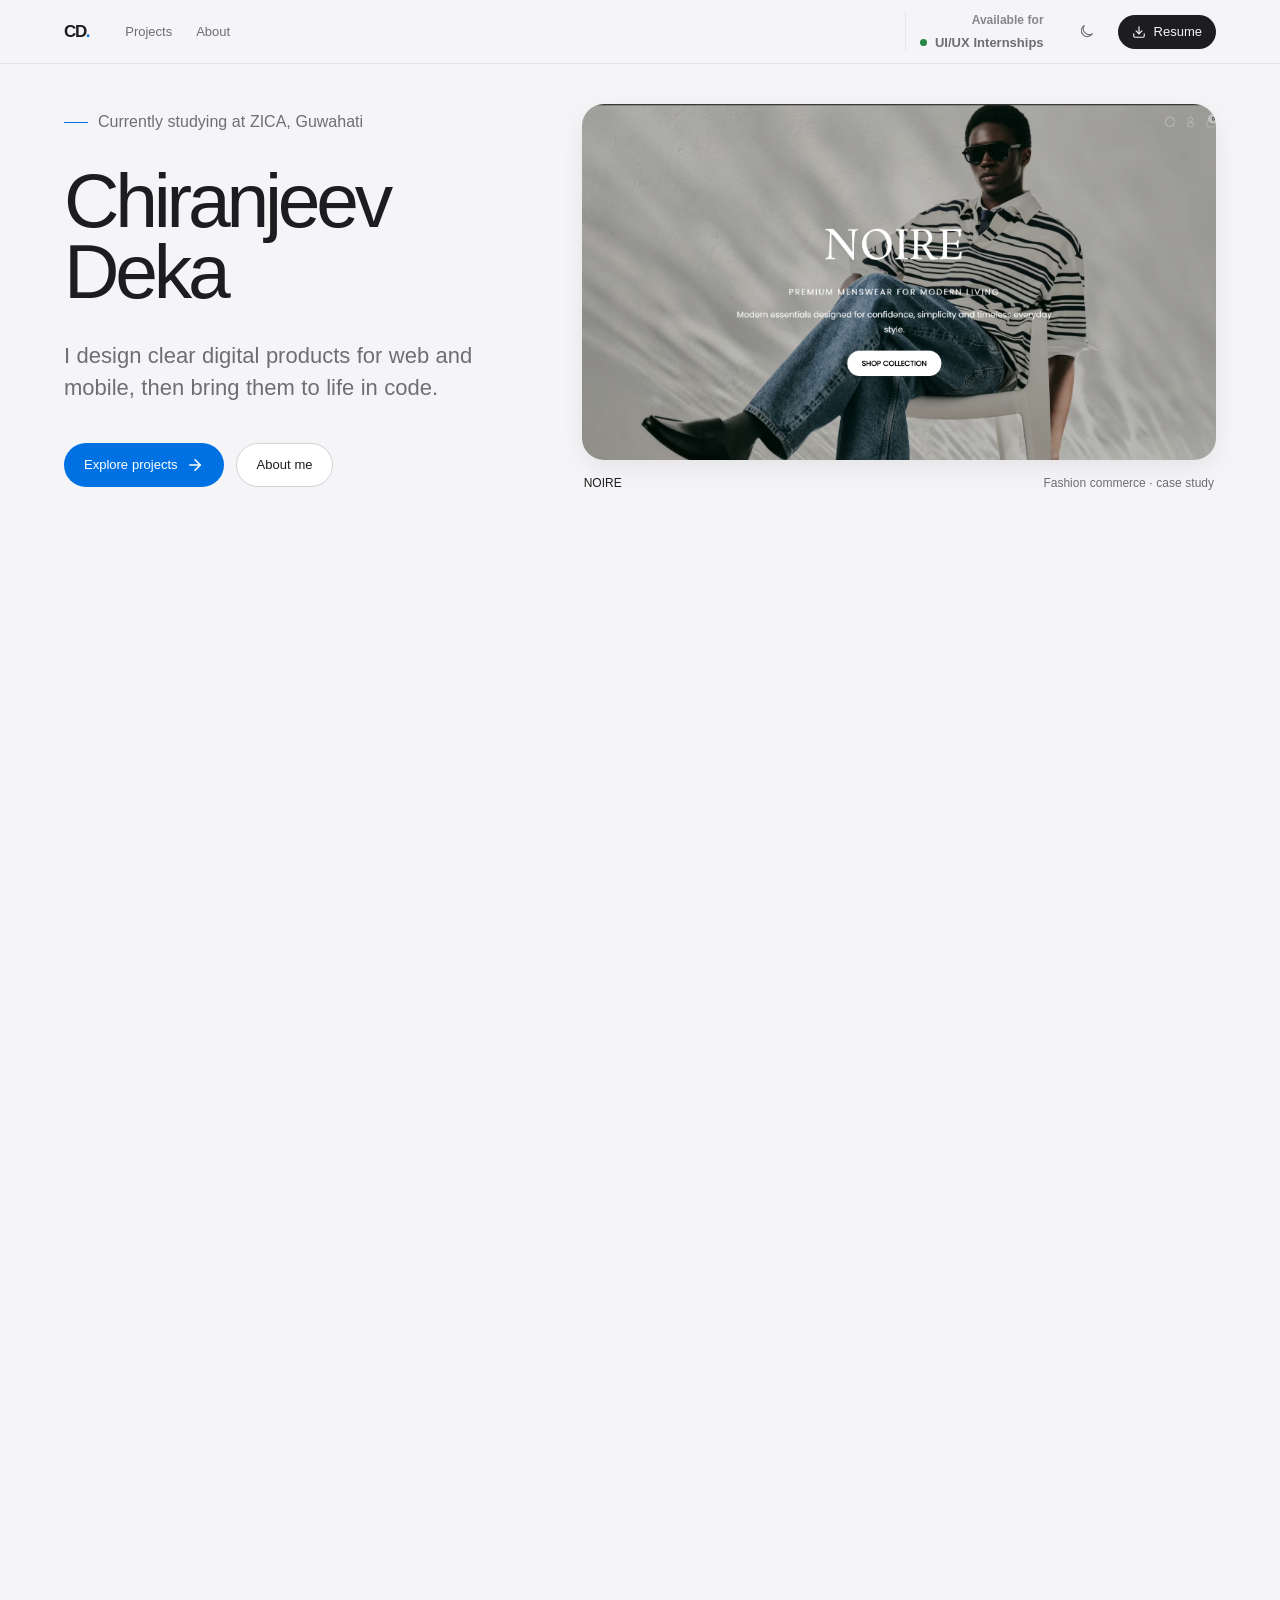
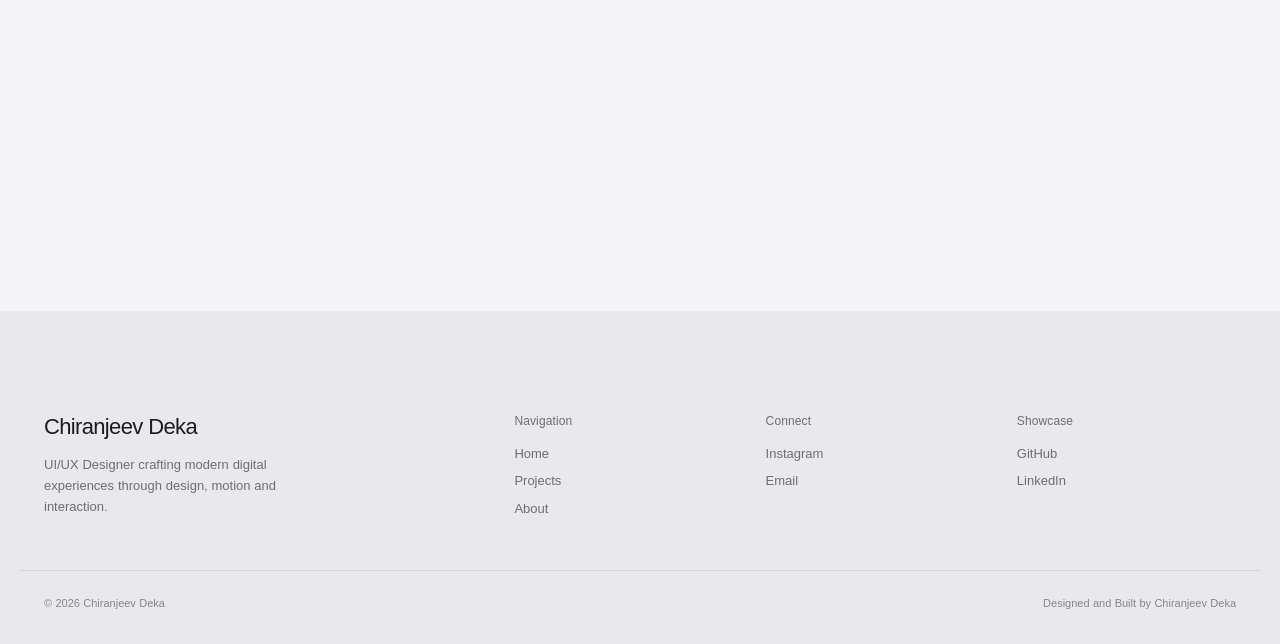
==== commit 7657f6ee: "Polish portfolio and harden static pages" ====
--- a/index.html
+++ b/index.html
@@ -1,439 +1,173 @@
 <!DOCTYPE html>
 <html lang="en">
+<head>
+  <meta charset="UTF-8">
+  <meta name="viewport" content="width=device-width, initial-scale=1.0">
+  <meta name="referrer" content="strict-origin-when-cross-origin">
+  <meta http-equiv="Content-Security-Policy" content="default-src 'self'; base-uri 'self'; object-src 'none'; frame-src 'none'; form-action 'self'; img-src 'self'; font-src 'self'; style-src 'self'; style-src-elem 'self'; style-src-attr 'none'; script-src 'self' 'sha256-Lzj/FOhJ6SY5LnOLCq6S9bO6aqmGLtaTl5YvFV21X2o='; connect-src 'self'; upgrade-insecure-requests;">
 
-<head>
+  <title>Chiranjeev Deka — UI/UX Designer</title>
+  <link rel="icon" type="image/svg+xml" href="assets/favicon.svg">
+  <link rel="canonical" href="https://chiranjeevdeka.com/">
 
-<meta http-equiv="X-Content-Type-Options" content="nosniff">
-<meta name="referrer" content="strict-origin-when-cross-origin">
-<meta http-equiv="Content-Security-Policy"
-content="
-default-src 'self';
-img-src 'self' data: https:;
-style-src 'self' 'unsafe-inline' https://fonts.googleapis.com;
-font-src https://fonts.gstatic.com;
-script-src 'self' 'unsafe-inline';
-">
-    <meta charset="UTF-8" />
+  <meta name="description" content="Chiranjeev Deka — UI/UX Designer building modern digital experiences with clean visuals, motion, and interaction.">
+  <meta name="author" content="Chiranjeev Deka">
+  <meta name="robots" content="index, follow">
+  <meta name="theme-color" content="#f5f5f7">
 
-    <meta name="viewport"
-          content="width=device-width, initial-scale=1.0" />
+  <meta property="og:type" content="website">
+  <meta property="og:title" content="Chiranjeev Deka | UI/UX Designer">
+  <meta property="og:description" content="UI/UX Designer creating modern digital products and user experiences.">
+  <meta property="og:url" content="https://chiranjeevdeka.com/">
+  <meta property="og:image" content="https://chiranjeevdeka.com/assets/images/portfolio-preview.png">
 
-          <meta name="google-site-verification" content="J63mxzo5NTlps2Jb2fzf58bJaL9-Kbn5qtkoJqquIPw" />
+  <meta name="twitter:card" content="summary_large_image">
+  <meta name="twitter:title" content="Chiranjeev Deka | UI/UX Designer">
+  <meta name="twitter:description" content="UI/UX Designer creating modern digital products and user experiences.">
+  <meta name="twitter:image" content="https://chiranjeevdeka.com/assets/images/portfolio-preview.png">
 
-    <title>Chiranjeev Deka | UI/UX Designer</title>
-<link rel="icon" type="image/svg+xml" href="assets/favicon.svg">
+  <script type="application/ld+json">
+  {
+    "@context": "https://schema.org",
+    "@type": "Person",
+    "name": "Chiranjeev Deka",
+    "url": "https://chiranjeevdeka.com",
+    "jobTitle": "UI/UX Designer",
+    "email": "mailto:chiranjeevdeka@outlook.in",
+    "sameAs": [
+      "https://github.com/Charliee-dev",
+      "https://www.linkedin.com/in/chiranjeevdekauiux/",
+      "https://www.instagram.com/chiranjeevdeka_/"
+    ]
+  }
+  </script>
 
-
-
-    <!-- META DESCRIPTION -->
-
-    <meta name="description"
-          content="Chiranjeev Deka — UI/UX Designer building modern digital experiences with clean visuals, motion, and interaction." />
-
-<!-- SEO -->
-
-<meta name="author" content="Chiranjeev Deka">
-
-<meta name="robots" content="index, follow">
-
-<meta name="keywords"
-content="Chiranjeev Deka, UI UX Designer, UX Designer, Portfolio, Front End Developer, Graphic Designer, Figma, Web Design, Product Design, Guwahati, Assam, India">
-
-<link rel="canonical"
-href="https://chiranjeevdeka.com/">
-
-<meta name="theme-color"
-content="#0b0d10">
-
-<!-- Open Graph -->
-
-<meta property="og:type"
-content="website">
-
-<meta property="og:title"
-content="Chiranjeev Deka | UI/UX Designer & Front-End Developer">
-
-<meta property="og:description"
-content="UI/UX Designer creating modern digital products, websites and user experiences.">
-
-<meta property="og:url"
-content="https://chiranjeevdeka.com/">
-
-<meta property="og:site_name"
-content="Chiranjeev Deka">
-
-<meta property="og:image"
-content="https://chiranjeevdeka.com/assets/images/portfolio-preview.png">
-
-<meta property="og:image:width"
-content="1200">
-
-<meta property="og:image:height"
-content="630">
-
-<meta property="og:image:alt"
-content="Chiranjeev Deka Portfolio">
-
-<!-- Twitter -->
-
-<meta name="twitter:card"
-content="summary_large_image">
-
-<meta name="twitter:title"
-content="Chiranjeev Deka | UI/UX Designer & Front-End Developer">
-
-<meta name="twitter:description"
-content="UI/UX Designer creating modern digital products and user experiences.">
-
-<meta name="twitter:image"
-content="https://chiranjeevdeka.com/assets/images/portfolio-preview.png">
-
-
-    <!-- CSS -->
-
-<link rel="stylesheet"
-      href="css/home.css" />
-<link rel="stylesheet" href="css/common.css" />
-
-
-
-    <!-- GOOGLE FONTS -->
-
-    <link rel="preconnect"
-          href="https://fonts.googleapis.com">
-
-    <link rel="preconnect"
-          href="https://fonts.gstatic.com"
-          crossorigin>
-
-
-
-    <link href="https://fonts.googleapis.com/css2?family=Press+Start+2P&display=swap"
-          rel="stylesheet">
-
-
-
-    <link href="https://fonts.googleapis.com/css2?family=Inter:wght@300;400;500;600;700;800;900&display=swap"
-          rel="stylesheet">
-
-
-<script type="application/ld+json">
-{
-  "@context":"https://schema.org",
-  "@type":"Person",
-  "name":"Chiranjeev Deka",
-  "url":"https://chiranjeevdeka.com",
-  "image":"https://chiranjeevdeka.com/assets/images/portfolio-preview.png",
-  "jobTitle":"UI/UX Designer",
-  "description":"UI/UX Designer and Front-End Developer.",
-  "email":"mailto:chiranjeevdeka@outlook.in",
-  "sameAs":[
-    "https://github.com/Charliee-dev",
-    "https://www.linkedin.com/in/chiranjeevdekauiux/",
-    "https://www.instagram.com/chiranjeevdeka_/"
-  ]
-}
-</script>
-
+  <link rel="stylesheet" href="css/minimal.css">
+  <link rel="stylesheet" href="css/portfolio-theme.css">
+  <link rel="stylesheet" href="css/portfolio-utilities.css">
 </head>
 
 <body>
+  <!-- Progress Bar -->
+  <div class="progress-bar" aria-hidden="true"></div>
 
+  <!-- Navigation -->
+  <header class="navbar" role="banner">
+    <div class="nav-inner">
+      <nav class="nav-links" aria-label="Main navigation">
+        <a class="nav-mark" href="index.html" aria-label="Chiranjeev Deka home" aria-current="page">CD<span aria-hidden="true">.</span></a>
+        <a href="projects.html">Projects</a>
+        <a href="about.html">About</a>
+      </nav>
 
+      <div class="nav-actions">
+        <div class="availability" aria-label="Availability">
+          <span class="availability-label">Available for</span>
+          <span class="availability-status">UI/UX Internships</span>
+        </div>
+        <button id="themeToggle" class="theme-toggle" type="button" aria-label="Switch to dark mode" aria-pressed="false"><svg viewBox="0 0 24 24" aria-hidden="true"><path d="M20.5 15.2A8.5 8.5 0 0 1 8.8 3.5 8.5 8.5 0 1 0 20.5 15.2Z"/></svg></button>
+        <a href="assets/Chiranjeev_Deka_UIUX_Resume.pdf" download class="resume-btn">
+          <svg xmlns="http://www.w3.org/2000/svg" width="14" height="14" viewBox="0 0 24 24" fill="none" stroke="currentColor" stroke-width="2" stroke-linecap="round" stroke-linejoin="round" aria-hidden="true">
+            <path d="M21 15v4a2 2 0 0 1-2 2H5a2 2 0 0 1-2-2v-4" />
+            <polyline points="7 10 12 15 17 10" />
+            <line x1="12" y1="15" x2="12" y2="3" />
+          </svg>
+          <span>Resume</span>
+        </a>
+      </div>
+    </div>
+  </header>
 
-    <!-- BACKGROUND GLOW -->
+  <main>
+    <!-- Hero -->
+    <section class="hero reveal" aria-labelledby="home-title">
+      <div class="container hero-content home-intro">
+        <p class="hero-eyebrow">Currently studying at ZICA, Guwahati</p>
 
-    <div class="background-glow"></div>
+        <h1 id="home-title" class="display-1">Chiranjeev<br>Deka</h1>
 
+        <p class="lead">I design clear digital products for web and mobile, then bring them to life in code.</p>
 
+        <div class="hero-actions">
+          <a class="btn btn-primary" href="projects.html">Explore projects <svg xmlns="http://www.w3.org/2000/svg" width="18" height="18" viewBox="0 0 24 24" fill="none" stroke="currentColor" stroke-width="2" stroke-linecap="round" stroke-linejoin="round"><line x1="5" y1="12" x2="19" y2="12"/><polyline points="12 5 19 12 12 19"/></svg></a>
+          <a class="btn btn-secondary" href="about.html">About me</a>
+        </div>
 
+        <figure class="hero-visual">
+          <img src="assets/images/noire-homepage.png" alt="NOIRE menswear storefront interface featuring a model in a striped shirt" width="1895" height="976" fetchpriority="high">
+          <figcaption><span>NOIRE</span><span>Fashion commerce · case study</span></figcaption>
+        </figure>
+      </div>
+    </section>
 
+    <!-- Featured Projects -->
+    <section class="section reveal" aria-labelledby="featured-title">
+      <div class="container">
+        <header class="section-header">
+          <span class="section-label">Selected work</span>
+          <h2 id="featured-title" class="display-3">Featured projects</h2>
+          <p>A selection of product and interface design work, from research to polished experiences.</p>
+        </header>
 
-    <!-- NAVBAR -->
+        <div class="grid grid-2">
+          <article class="card card-interactive project-card project-card--noire reveal">
+            <div class="project-visual"><img src="assets/images/noire-homepage.png" alt="NOIRE menswear storefront interface" loading="lazy"></div>
+            <span class="project-tag">E-Commerce</span>
+            <h3 class="title-2">NOIRE</h3>
+            <p>A premium menswear shopping experience shaped around product discovery, a simpler checkout and clear order management.</p>
+            <a href="noire.html" class="project-link">View case study <svg xmlns="http://www.w3.org/2000/svg" width="16" height="16" viewBox="0 0 24 24" fill="none" stroke="currentColor" stroke-width="2" stroke-linecap="round" stroke-linejoin="round"><line x1="5" y1="12" x2="19" y2="12"/><polyline points="12 5 19 12 12 19"/></svg></a>
+          </article>
 
-    <header class="navbar">
+          <article class="card card-interactive project-card project-card--velix reveal">
+            <div class="project-visual"><img src="assets/images/dashboard.png" alt="VELIX mobile banking dashboard" loading="lazy"></div>
+            <span class="project-tag">FinTech</span>
+            <h3 class="title-2">VELIX</h3>
+            <p>A mobile banking concept that makes everyday money tasks easier to understand, navigate and trust.</p>
+            <a href="velix.html" class="project-link">View case study <svg xmlns="http://www.w3.org/2000/svg" width="16" height="16" viewBox="0 0 24 24" fill="none" stroke="currentColor" stroke-width="2" stroke-linecap="round" stroke-linejoin="round"><line x1="5" y1="12" x2="19" y2="12"/><polyline points="12 5 19 12 12 19"/></svg></a>
+          </article>
+        </div>
 
-        <nav class="nav-container" aria-label="Main navigation">
+        <div class="u-text-center u-mt-8">
+          <a class="btn btn-link" href="projects.html">All projects <svg xmlns="http://www.w3.org/2000/svg" width="18" height="18" viewBox="0 0 24 24" fill="none" stroke="currentColor" stroke-width="2" stroke-linecap="round" stroke-linejoin="round"><line x1="5" y1="12" x2="19" y2="12"/><polyline points="12 5 19 12 12 19"/></svg></a>
+        </div>
+      </div>
+    </section>
+  </main>
 
+  <!-- Footer -->
+  <footer class="footer" role="contentinfo">
+    <div class="footer-grid">
+      <div class="footer-brand">
+        <h3>Chiranjeev Deka</h3>
+        <p>UI/UX Designer crafting modern digital experiences through design, motion and interaction.</p>
+      </div>
 
+      <nav class="footer-col" aria-label="Navigation">
+        <h4>Navigation</h4>
+        <a href="index.html">Home</a>
+        <a href="projects.html">Projects</a>
+        <a href="about.html">About</a>
+      </nav>
 
-            <!-- NAV LINKS -->
+      <nav class="footer-col" aria-label="Connect">
+        <h4>Connect</h4>
+        <a href="https://www.instagram.com/chiranjeevdeka_/" target="_blank" rel="noopener noreferrer">Instagram</a>
+        <a href="mailto:chiranjeevdeka@outlook.in">Email</a>
+      </nav>
 
-            <div class="nav-links">
-
-                <a href="index.html"
-                   class="active-nav" aria-current="page">
-
-                    <span class="liquid-dot">
-
-                        <span class="inner-dot"></span>
-
-                    </span>
-
-                    Home
-
-                </a>
-
-
-
-                <a href="projects.html">
-                    Projects
-                </a>
-
-
-
-                <a href="about.html">
-                    About
-                </a>
-
-            </div>
-
-
-
-
-
-<!-- RIGHT SIDE -->
-
-<div class="right-side">
-
-
-
-    <!-- LOCATION + WEATHER -->
-     
-<div class="live-info">
-
-    <div class="availability-card">
-
-        <span class="availability-title">
-            AVAILABLE FOR
-        </span>
-
-        <span class="availability-status">
-            UI/UX INTERNSHIPS
-        </span>
-
+      <nav class="footer-col" aria-label="Showcase">
+        <h4>Showcase</h4>
+        <a href="https://github.com/Charliee-dev" target="_blank" rel="noopener noreferrer">GitHub</a>
+        <a href="https://www.linkedin.com/in/chiranjeevdekauiux/" target="_blank" rel="noopener noreferrer">LinkedIn</a>
+      </nav>
     </div>
 
-    <div class="live-clock">
+    <div class="footer-bottom">
+      <span id="copyright"></span>
+      <span>Designed and Built by Chiranjeev Deka</span>
+    </div>
+  </footer>
 
-        <span id="clock">00:00</span>
-
-        <small>LOCAL TIME</small>
-
-    </div>
-
-</div>
-
-
-
-<button id="themeToggle" class="theme-toggle" type="button" aria-label="Switch to light mode" aria-pressed="false">&#9728;&#65039;</button>
-    <!-- RESUME BUTTON -->
-
-    <a href="assets/Chiranjeev_Deka_UIUX_Resume.pdf"
-       download
-       class="resume-btn">
-
-        <span>Download Resume</span>
-
-
-
-        <!-- DOWNLOAD ICON -->
-
-        <svg xmlns="http://www.w3.org/2000/svg"
-             width="20"
-             height="20"
-             viewBox="0 0 24 24"
-             fill="none"
-             stroke="currentColor"
-             stroke-width="2"
-             stroke-linecap="round"
-             stroke-linejoin="round">
-
-            <path d="M21 15v4a2 2 0 0 1-2 2H5a2 2 0 0 1-2-2v-4" />
-
-            <polyline points="7 10 12 15 17 10" />
-
-            <line x1="12"
-                  y1="15"
-                  x2="12"
-                  y2="3" />
-
-        </svg>
-
-    </a>
-
-</div>
-
-        </nav>
-
-    </header>
-
-
-
-
-
-<!-- HERO SECTION -->
-
-<main>
-<section class="hero" aria-labelledby="home-title">
-    <div class="hero-content">
-        <div class="status-badge">
-            <span class="status-dot" aria-hidden="true"></span>
-            <span>Currently studying at Zee Institute of Creative Art, Guwahati</span>
-        </div>
-
-        <h1 class="hero-title" id="home-title">
-            <span class="line">HI, I'M</span>
-            <span class="line">CHIRANJEEV.</span>
-            <span class="line"><span class="glitch">UI/UX DESIGNER</span></span>
-        </h1>
-
-        <p class="hero-description">
-            I design clear, engaging digital products and interfaces for web and mobile.
-        </p>
-
-        <div class="hero-actions">
-            <a class="hero-primary" href="projects.html">
-                Explore projects <span aria-hidden="true">&#8594;</span>
-            </a>
-            <a class="hero-secondary" href="about.html">About me</a>
-        </div>
-    </div>
-</section>
-<!-- FEATURED PROJECTS -->
-
-<section class="featured reveal" aria-labelledby="featured-title">
-    <div class="featured-copy">
-        <span class="section-kicker">SELECTED WORK / 2026</span>
-        <h2 id="featured-title">Featured projects</h2>
-        <p>A selection of product and interface design work, from research and wireframes to polished experiences.</p>
-    </div>
-    <a class="all-projects-link" href="projects.html">
-        All projects <span aria-hidden="true">&#8594;</span>
-    </a>
-</section>
-
-<section class="projects-preview" aria-label="Featured case studies">
-    <article class="preview-card reveal">
-        <span class="preview-tag">01 / E-COMMERCE</span>
-        <h3>NOIRE</h3>
-        <p>A premium menswear shopping experience shaped around product discovery, a simpler checkout and clear order management.</p>
-        <a href="noire.html" aria-label="View the NOIRE case study">
-            View case study <span aria-hidden="true">&#8594;</span>
-        </a>
-    </article>
-
-    <article class="preview-card reveal">
-        <span class="preview-tag">02 / FINTECH</span>
-        <h3>VELIX</h3>
-        <p>A mobile banking concept that makes everyday money tasks easier to understand, navigate and trust.</p>
-        <a href="velix.html" aria-label="View the VELIX case study">
-            View case study <span aria-hidden="true">&#8594;</span>
-        </a>
-    </article>
-</section>
-</main>
-<footer class="site-footer">
-
-    <div class="footer-content">
-
-        <div class="footer-left">
-
-            <h2>CHIRANJEEV</h2>
-
-            <p>
-                UI/UX Designer crafting modern digital experiences
-                through design, motion and interaction.
-            </p>
-
-        </div>
-
-
-
-
-
-        <div class="footer-links">
-
-            <h4>NAVIGATION</h4>
-
-            <a href="index.html">Home</a>
-
-            <a href="projects.html">Projects</a>
-
-            <a href="about.html">About</a>
-
-        </div>
-
-
-
-
-
-        <div class="footer-links">
-
-            <h4>CONNECT</h4>
-
-            <a href="https://www.instagram.com/chiranjeevdeka_/"
-   target="_blank"
-   rel="noopener noreferrer">
-   Instagram
-</a>
-           <a href="mailto:chiranjeevdeka@outlook.in">
-    Email
-</a>
-
-        </div>
-
-
-
-
-
-        <div class="footer-socials">
-
-            <h4>SHOWCASE</h4>
-
-  
-
-          <a href="https://github.com/Charliee-dev"
-   target="_blank"
-   rel="noopener noreferrer">
-    GitHub
-</a>
-
-<a href="https://www.linkedin.com/in/chiranjeevdekauiux/"
-   target="_blank"
-   rel="noopener noreferrer">
-   LinkedIn
-</a>
-        </div>
-
-    </div>
-
-
-
-
-
-    <div class="footer-bottom">
-
-        <span class="footer-year"></span>
-
-        <span>
-            Designed and Built by Chiranjeev Deka
-        </span>
-
-    </div>
-
-</footer>
-
-
-
-
-
-<!-- JS -->
-
-<script src="js/common.js"></script>
-<script src="js/home.js"></script>
-
-
+  <script src="js/minimal.js"></script>
 </body>
-
 </html>
--- a/css/minimal.css
+++ b/css/minimal.css
@@ -0,0 +1,1118 @@
+/* =========================================================
+   CHIRANJEEV DEKA — MINIMAL DESIGN SYSTEM
+   Apple-inspired: whitespace, typography, restraint
+   ========================================================= */
+
+:root {
+  /* Color - Neutral, refined */
+  --bg: #ffffff;
+  --bg-soft: #f5f5f7;
+  --surface: #ffffff;
+  --surface-hover: #fafafa;
+
+  --text: #1d1d1f;
+  --text-secondary: #6e6e73;
+  --text-tertiary: #86868b;
+
+  --line: #d2d2d7;
+  --line-subtle: #e8e8ed;
+
+  --accent: #0071e3;
+  --accent-hover: #0077ed;
+  --accent-soft: #e8f0fe;
+
+  --success: #34c759;
+  --success-soft: #e8f5e9;
+
+  /* Typography - SF Pro / System */
+  --font-sans: -apple-system, BlinkMacSystemFont, "SF Pro Text", "Helvetica Neue", Helvetica, Arial, sans-serif;
+  --font-display: -apple-system, BlinkMacSystemFont, "SF Pro Display", "Helvetica Neue", Helvetica, Arial, sans-serif;
+  --font-mono: "SF Mono", "Fira Code", ui-monospace, monospace;
+
+  --text-xs: 0.6875rem;    /* 11px */
+  --text-sm: 0.8125rem;    /* 13px */
+  --text-base: 0.9375rem;  /* 15px */
+  --text-lg: 1.0625rem;    /* 17px */
+  --text-xl: 1.25rem;      /* 20px */
+  --text-2xl: 1.5rem;      /* 24px */
+  --text-3xl: 2.125rem;    /* 34px */
+  --text-4xl: 3rem;        /* 48px */
+  --text-5xl: 4.5rem;      /* 72px */
+  --text-6xl: 6rem;        /* 96px */
+
+  /* Spacing - 8px base */
+  --space-1: 0.25rem;  /* 4px */
+  --space-2: 0.5rem;   /* 8px */
+  --space-3: 0.75rem;  /* 12px */
+  --space-4: 1rem;     /* 16px */
+  --space-5: 1.25rem;  /* 20px */
+  --space-6: 1.5rem;   /* 24px */
+  --space-8: 2rem;     /* 32px */
+  --space-10: 2.5rem;  /* 40px */
+  --space-12: 3rem;    /* 48px */
+  --space-16: 4rem;    /* 64px */
+  --space-20: 5rem;    /* 80px */
+  --space-24: 6rem;    /* 96px */
+  --space-32: 8rem;    /* 128px */
+
+  /* Radius */
+  --radius-sm: 6px;
+  --radius-md: 10px;
+  --radius-lg: 16px;
+  --radius-xl: 24px;
+  --radius-full: 999px;
+
+  /* Shadows - subtle, layered */
+  --shadow-sm: 0 1px 2px rgba(0,0,0,0.04), 0 1px 3px rgba(0,0,0,0.06);
+  --shadow-md: 0 4px 12px rgba(0,0,0,0.05), 0 2px 4px rgba(0,0,0,0.04);
+  --shadow-lg: 0 12px 32px rgba(0,0,0,0.06), 0 4px 8px rgba(0,0,0,0.04);
+  --shadow-xl: 0 24px 64px rgba(0,0,0,0.08), 0 8px 16px rgba(0,0,0,0.05);
+
+  /* Transitions */
+  --ease: cubic-bezier(0.42, 0, 0.58, 1);
+  --ease-out: cubic-bezier(0, 0, 0.2, 1);
+  --ease-spring: cubic-bezier(0.34, 1.56, 0.64, 1);
+  --dur-fast: 120ms;
+  --dur-base: 250ms;
+  --dur-slow: 400ms;
+  --dur-slower: 600ms;
+
+  /* Layout */
+  --max-width: 1024px;
+  --max-wide: 1280px;
+  --header-h: 56px;
+
+  /* Z-index */
+  --z-nav: 100;
+  --z-modal: 200;
+}
+
+/* Dark mode - Apple style */
+@media (prefers-color-scheme: dark) {
+  :root {
+    --bg: #000000;
+    --bg-soft: #1d1d1f;
+    --surface: #1d1d1f;
+    --surface-hover: #2c2c2e;
+
+    --text: #f5f5f7;
+    --text-secondary: #98989d;
+    --text-tertiary: #6e6e73;
+
+    --line: #2c2c2e;
+    --line-subtle: #3a3a3c;
+
+    --accent: #0a84ff;
+    --accent-hover: #409cff;
+    --accent-soft: #1a2f4a;
+
+    --success: #30d158;
+    --success-soft: #1a3d2a;
+
+    --shadow-sm: 0 1px 2px rgba(0,0,0,0.3), 0 1px 3px rgba(0,0,0,0.4);
+    --shadow-md: 0 4px 12px rgba(0,0,0,0.4), 0 2px 4px rgba(0,0,0,0.3);
+    --shadow-lg: 0 12px 32px rgba(0,0,0,0.5), 0 4px 8px rgba(0,0,0,0.3);
+    --shadow-xl: 0 24px 64px rgba(0,0,0,0.6), 0 8px 16px rgba(0,0,0,0.4);
+  }
+}
+
+/* Explicit light/dark override via data-theme */
+[data-theme="light"] { /* light vars above */ }
+[data-theme="dark"] { /* dark vars above */ }
+
+/* ---- Reset ---- */
+*, *::before, *::after { box-sizing: border-box; margin: 0; padding: 0; }
+html { scroll-behavior: smooth; -webkit-text-size-adjust: 100%; }
+@media (prefers-reduced-motion: reduce) { html { scroll-behavior: auto; } }
+
+body {
+  min-height: 100vh;
+  background: var(--bg);
+  color: var(--text);
+  font-family: var(--font-sans);
+  font-size: var(--text-base);
+  line-height: 1.5;
+  -webkit-font-smoothing: antialiased;
+  -moz-osx-font-smoothing: grayscale;
+  text-rendering: optimizeLegibility;
+  font-weight: 400;
+  letter-spacing: -0.01em;
+}
+
+img { max-width: 100%; height: auto; display: block; }
+a { color: inherit; text-decoration: none; }
+button { font: inherit; background: none; border: none; cursor: pointer; }
+::selection { background: var(--accent); color: #fff; }
+
+:focus-visible {
+  outline: 2px solid var(--accent);
+  outline-offset: 2px;
+  border-radius: 2px;
+}
+
+/* ---- Typography ---- */
+h1, h2, h3, h4, h5, h6 {
+  font-family: var(--font-display);
+  font-weight: 600;
+  line-height: 1.1;
+  letter-spacing: -0.02em;
+  color: var(--text);
+}
+
+.display-1 { font-size: var(--text-6xl); font-weight: 700; letter-spacing: -0.03em; }
+.display-2 { font-size: var(--text-5xl); font-weight: 700; letter-spacing: -0.03em; }
+.display-3 { font-size: var(--text-4xl); font-weight: 600; letter-spacing: -0.02em; }
+.headline { font-size: var(--text-3xl); font-weight: 600; }
+.title-1 { font-size: var(--text-2xl); font-weight: 600; }
+.title-2 { font-size: var(--text-xl); font-weight: 600; }
+.title-3 { font-size: var(--text-lg); font-weight: 600; }
+
+.body { font-size: var(--text-base); line-height: 1.6; color: var(--text-secondary); }
+.body-lg { font-size: var(--text-lg); line-height: 1.6; color: var(--text-secondary); }
+.caption { font-size: var(--text-xs); line-height: 1.4; color: var(--text-tertiary); font-weight: 400; }
+.caption-bold { font-weight: 600; }
+
+.mono { font-family: var(--font-mono); }
+
+/* ---- Layout ---- */
+.container {
+  width: 100%;
+  max-width: var(--max-width);
+  margin: 0 auto;
+  padding: 0 var(--space-6);
+}
+
+.container-wide {
+  max-width: var(--max-wide);
+}
+
+.section {
+  padding: var(--space-20) 0;
+}
+
+.section-sm { padding: var(--space-12) 0; }
+.section-lg { padding: var(--space-32) 0; }
+
+/* ---- Navigation ---- */
+.navbar {
+  position: fixed;
+  top: 0; left: 0; right: 0;
+  height: var(--header-h);
+  z-index: var(--z-nav);
+  background: rgba(255,255,255,0.72);
+  backdrop-filter: saturate(180%) blur(20px);
+  border-bottom: 1px solid var(--line-subtle);
+  transition: background var(--dur-base), border-color var(--dur-base);
+}
+
+@media (prefers-color-scheme: dark) {
+  .navbar {
+    background: rgba(0,0,0,0.72);
+    border-bottom-color: var(--line-subtle);
+  }
+}
+
+[data-theme="light"] .navbar {
+  background: rgba(255,255,255,0.72);
+  border-bottom-color: var(--line-subtle);
+}
+[data-theme="dark"] .navbar {
+  background: rgba(0,0,0,0.72);
+  border-bottom-color: var(--line-subtle);
+}
+
+.nav-inner {
+  max-width: var(--max-width);
+  margin: 0 auto;
+  height: 100%;
+  display: flex;
+  align-items: center;
+  justify-content: space-between;
+  padding: 0 var(--space-6);
+  gap: var(--space-8);
+}
+
+.nav-links {
+  display: flex;
+  align-items: center;
+  gap: var(--space-1);
+}
+
+.nav-links a {
+  padding: var(--space-2) var(--space-3);
+  font-size: var(--text-sm);
+  font-weight: 400;
+  color: var(--text-secondary);
+  border-radius: var(--radius-md);
+  transition: color var(--dur-fast), background var(--dur-fast);
+}
+
+.nav-links a:hover,
+.nav-links a[aria-current="page"] {
+  color: var(--text);
+  background: var(--surface-hover);
+}
+
+.nav-links a[aria-current="page"] { font-weight: 500; }
+
+.nav-actions {
+  display: flex;
+  align-items: center;
+  gap: var(--space-3);
+}
+
+/* Theme Toggle */
+.theme-toggle {
+  width: 36px;
+  height: 36px;
+  display: grid;
+  place-items: center;
+  border-radius: var(--radius-full);
+  color: var(--text-secondary);
+  font-size: 1rem;
+  transition: background var(--dur-fast), color var(--dur-fast);
+}
+
+.theme-toggle:hover {
+  background: var(--surface-hover);
+  color: var(--text);
+}
+
+/* Resume Button */
+.resume-btn {
+  display: inline-flex;
+  align-items: center;
+  gap: var(--space-2);
+  padding: var(--space-2) var(--space-4);
+  background: var(--text);
+  color: var(--bg);
+  font-size: var(--text-sm);
+  font-weight: 500;
+  border-radius: var(--radius-full);
+  transition: opacity var(--dur-fast), transform var(--dur-fast);
+}
+
+.resume-btn:hover { opacity: 0.8; transform: translateY(-1px); }
+.resume-btn:active { transform: translateY(0); }
+.resume-btn svg { width: 14px; height: 14px; }
+
+/* Availability */
+.availability {
+  display: none; /* hidden on mobile, show on desktop */
+}
+
+@media (min-width: 768px) {
+  .availability {
+    display: flex;
+    flex-direction: column;
+    align-items: flex-end;
+    gap: var(--space-1);
+    padding-right: var(--space-3);
+    border-left: 1px solid var(--line-subtle);
+  }
+  .availability-label {
+    font-size: var(--text-xs);
+    font-weight: 600;
+    letter-spacing: 0.05em;
+    text-transform: uppercase;
+    color: var(--text-tertiary);
+  }
+  .availability-status {
+    font-size: var(--text-xs);
+    font-weight: 600;
+    color: var(--success);
+  }
+}
+
+/* ---- Buttons ---- */
+.btn {
+  display: inline-flex;
+  align-items: center;
+  justify-content: center;
+  gap: var(--space-2);
+  height: 44px;
+  padding: 0 var(--space-5);
+  font-size: var(--text-sm);
+  font-weight: 500;
+  border-radius: var(--radius-full);
+  transition: all var(--dur-fast);
+  white-space: nowrap;
+}
+
+.btn-primary {
+  background: var(--accent);
+  color: #fff;
+}
+.btn-primary:hover { background: var(--accent-hover); }
+.btn-primary:active { transform: scale(0.98); }
+
+.btn-secondary {
+  background: var(--surface);
+  color: var(--text);
+  border: 1px solid var(--line);
+}
+.btn-secondary:hover {
+  background: var(--surface-hover);
+  border-color: var(--line-subtle);
+}
+
+.btn-ghost {
+  background: transparent;
+  color: var(--text-secondary);
+}
+.btn-ghost:hover {
+  background: var(--surface-hover);
+  color: var(--text);
+}
+
+.btn-link {
+  height: auto;
+  padding: 0;
+  font-size: var(--text-base);
+  font-weight: 400;
+  color: var(--accent);
+  background: none;
+}
+.btn-link:hover { text-decoration: underline; }
+.btn-link svg { width: 18px; height: 18px; transition: transform var(--dur-fast); }
+.btn-link:hover svg { transform: translateX(4px); }
+
+/* ---- Cards ---- */
+.card {
+  background: var(--surface);
+  border: 1px solid var(--line-subtle);
+  border-radius: var(--radius-xl);
+  overflow: hidden;
+  transition: border-color var(--dur-base), box-shadow var(--dur-base), transform var(--dur-base);
+}
+
+.card:hover {
+  border-color: var(--line);
+  box-shadow: var(--shadow-md);
+}
+
+.card-interactive {
+  cursor: pointer;
+}
+.card-interactive:hover {
+  transform: translateY(-4px);
+  box-shadow: var(--shadow-lg);
+}
+
+/* ---- Hero ---- */
+.hero {
+  padding: calc(var(--header-h) + var(--space-16)) 0 var(--space-16);
+  text-align: center;
+}
+
+.hero-content {
+  max-width: 720px;
+  margin: 0 auto;
+}
+
+.hero-badge {
+  display: inline-flex;
+  align-items: center;
+  gap: var(--space-2);
+  padding: var(--space-1) var(--space-3);
+  background: var(--accent-soft);
+  color: var(--accent);
+  font-size: var(--text-xs);
+  font-weight: 600;
+  letter-spacing: 0.02em;
+  border-radius: var(--radius-full);
+  margin-bottom: var(--space-6);
+}
+
+.hero-badge::before {
+  content: "";
+  width: 6px; height: 6px;
+  border-radius: 50%;
+  background: var(--success);
+}
+
+.hero h1 {
+  margin-bottom: var(--space-6);
+  line-height: 1.05;
+}
+
+.hero .lead {
+  font-size: var(--text-lg);
+  color: var(--text-secondary);
+  max-width: 580px;
+  margin: 0 auto var(--space-8);
+  line-height: 1.6;
+}
+
+.hero-actions {
+  display: flex;
+  flex-wrap: wrap;
+  justify-content: center;
+  gap: var(--space-3);
+}
+
+/* ---- Section Header ---- */
+.section-header {
+  text-align: center;
+  max-width: 640px;
+  margin: 0 auto var(--space-12);
+}
+
+.section-label {
+  display: inline-block;
+  font-size: var(--text-xs);
+  font-weight: 600;
+  letter-spacing: 0.1em;
+  text-transform: uppercase;
+  color: var(--accent);
+  margin-bottom: var(--space-3);
+}
+
+.section-header h2 { margin-bottom: var(--space-4); }
+.section-header p { color: var(--text-secondary); }
+
+/* ---- Grid ---- */
+.grid {
+  display: grid;
+  gap: var(--space-6);
+}
+.grid-2 { grid-template-columns: repeat(2, 1fr); }
+.grid-3 { grid-template-columns: repeat(3, 1fr); }
+
+@media (max-width: 900px) {
+  .grid-3 { grid-template-columns: repeat(2, 1fr); }
+}
+@media (max-width: 600px) {
+  .grid-2, .grid-3 { grid-template-columns: 1fr; }
+}
+
+/* ---- Project Card ---- */
+.project-card {
+  display: flex;
+  flex-direction: column;
+  padding: var(--space-6);
+  min-height: 320px;
+}
+
+.project-tag {
+  font-size: var(--text-xs);
+  font-weight: 600;
+  letter-spacing: 0.05em;
+  text-transform: uppercase;
+  color: var(--text-tertiary);
+  margin-bottom: var(--space-4);
+}
+
+.project-card h3 {
+  margin-bottom: var(--space-3);
+  line-height: 1.2;
+}
+
+.project-card p {
+  flex: 1;
+  margin-bottom: var(--space-5);
+  color: var(--text-secondary);
+  line-height: 1.6;
+}
+
+.project-link {
+  display: inline-flex;
+  align-items: center;
+  gap: var(--space-2);
+  font-size: var(--text-sm);
+  font-weight: 500;
+  color: var(--accent);
+  transition: gap var(--dur-fast);
+}
+.project-link:hover { gap: var(--space-3); }
+.project-link svg { width: 16px; height: 16px; flex-shrink: 0; }
+
+/* ---- Featured Project ---- */
+.featured-project {
+  position: relative;
+  padding: var(--space-12);
+  min-height: 480px;
+  display: flex;
+  flex-direction: column;
+  justify-content: flex-end;
+  overflow: hidden;
+}
+
+.featured-project::before {
+  content: "";
+  position: absolute;
+  inset: 0;
+  background: linear-gradient(180deg, transparent 50%, rgba(0,0,0,0.4) 100%);
+  z-index: 0;
+}
+
+.featured-content { position: relative; z-index: 1; }
+.featured-tag { color: var(--accent); }
+.featured-project h2 {
+  font-size: clamp(var(--text-4xl), 6vw, var(--text-5xl));
+  font-weight: 700;
+  letter-spacing: -0.03em;
+  color: #fff;
+  margin: var(--space-4) 0 var(--space-5);
+  line-height: 1.1;
+}
+.featured-project > p {
+  color: rgba(255,255,255,0.85);
+  font-size: var(--text-lg);
+  max-width: 520px;
+  margin-bottom: var(--space-6);
+  line-height: 1.6;
+}
+
+.featured-meta {
+  display: flex;
+  flex-wrap: wrap;
+  gap: var(--space-2);
+  margin-bottom: var(--space-6);
+}
+.featured-meta span {
+  font-size: var(--text-xs);
+  padding: var(--space-1) var(--space-2);
+  background: rgba(255,255,255,0.1);
+  backdrop-filter: blur(10px);
+  border-radius: var(--radius-full);
+  color: rgba(255,255,255,0.9);
+}
+
+.featured-tech {
+  display: flex;
+  flex-wrap: wrap;
+  gap: var(--space-2);
+  margin-bottom: var(--space-8);
+}
+.featured-tech span {
+  font-size: var(--text-xs);
+  padding: var(--space-1) var(--space-2);
+  background: rgba(255,255,255,0.08);
+  border-radius: var(--radius-sm);
+  color: rgba(255,255,255,0.7);
+}
+
+.featured-project .btn { width: fit-content; }
+
+/* Featured Background Image */
+.featured-bg {
+  position: absolute;
+  inset: 0;
+  z-index: -1;
+  object-fit: cover;
+}
+
+/* ---- Footer ---- */
+.footer {
+  padding: var(--space-16) 0 var(--space-8);
+  border-top: 1px solid var(--line-subtle);
+  background: var(--bg-soft);
+}
+
+.footer-grid {
+  display: grid;
+  grid-template-columns: 2fr 1fr 1fr 1fr;
+  gap: var(--space-8);
+  max-width: var(--max-width);
+  margin: 0 auto var(--space-12);
+  padding: 0 var(--space-6);
+}
+
+.footer-brand h3 {
+  font-size: var(--text-xl);
+  font-weight: 600;
+  margin-bottom: var(--space-4);
+}
+.footer-brand p {
+  font-size: var(--text-sm);
+  color: var(--text-secondary);
+  line-height: 1.6;
+  max-width: 280px;
+}
+
+.footer-col h4 {
+  font-size: var(--text-xs);
+  font-weight: 600;
+  letter-spacing: 0.1em;
+  text-transform: uppercase;
+  color: var(--text-tertiary);
+  margin-bottom: var(--space-3);
+}
+.footer-col a {
+  display: block;
+  font-size: var(--text-sm);
+  color: var(--text-secondary);
+  padding: var(--space-1) 0;
+  transition: color var(--dur-fast);
+}
+.footer-col a:hover { color: var(--text); }
+
+.footer-bottom {
+  max-width: var(--max-width);
+  margin: 0 auto;
+  padding: var(--space-6) var(--space-6) 0;
+  border-top: 1px solid var(--line-subtle);
+  display: flex;
+  justify-content: space-between;
+  align-items: center;
+  font-size: var(--text-xs);
+  color: var(--text-tertiary);
+}
+
+@media (max-width: 768px) {
+  .footer-grid { grid-template-columns: 1fr 1fr; gap: var(--space-6); }
+  .footer-brand { grid-column: 1 / -1; }
+  .footer-bottom { flex-direction: column; gap: var(--space-2); text-align: center; }
+}
+
+/* ---- Scroll Reveal ---- */
+.reveal {
+  opacity: 1;
+  transform: none;
+  transition: opacity var(--dur-slower) var(--ease-out), transform var(--dur-slower) var(--ease-out);
+}
+html.js .reveal {
+  opacity: 0;
+  transform: translateY(20px);
+}
+html.js .reveal.visible {
+  opacity: 1;
+  transform: none;
+}
+
+/* Stagger */
+.reveal:nth-child(1) { transition-delay: 0ms; }
+.reveal:nth-child(2) { transition-delay: 60ms; }
+.reveal:nth-child(3) { transition-delay: 120ms; }
+.reveal:nth-child(4) { transition-delay: 180ms; }
+.reveal:nth-child(5) { transition-delay: 240ms; }
+.reveal:nth-child(6) { transition-delay: 300ms; }
+
+@media (prefers-reduced-motion: reduce) {
+  .reveal { opacity: 1; transform: none; transition: none; }
+}
+
+/* ---- Case Study Specific ---- */
+.case-hero {
+  padding: calc(var(--header-h) + var(--space-12)) 0 var(--space-12);
+}
+
+.case-meta {
+  display: flex;
+  align-items: center;
+  gap: var(--space-4);
+  font-size: var(--text-xs);
+  font-weight: 600;
+  letter-spacing: 0.05em;
+  text-transform: uppercase;
+  color: var(--text-tertiary);
+  margin-bottom: var(--space-6);
+}
+
+.case-meta .dot { width: 4px; height: 4px; border-radius: 50%; background: var(--line); }
+
+.case-hero h1 {
+  max-width: 800px;
+  margin-bottom: var(--space-6);
+}
+
+.case-hero .lead {
+  font-size: var(--text-lg);
+  color: var(--text-secondary);
+  max-width: 640px;
+  margin-bottom: var(--space-10);
+}
+
+.case-stats {
+  display: flex;
+  flex-wrap: wrap;
+  gap: var(--space-8);
+  padding-top: var(--space-8);
+  border-top: 1px solid var(--line-subtle);
+}
+
+.stat {
+  min-width: 120px;
+}
+.stat-value {
+  font-family: var(--font-display);
+  font-size: var(--text-3xl);
+  font-weight: 700;
+  letter-spacing: -0.02em;
+  line-height: 1.1;
+}
+.stat-label {
+  font-size: var(--text-xs);
+  font-weight: 600;
+  letter-spacing: 0.05em;
+  text-transform: uppercase;
+  color: var(--text-tertiary);
+  margin-top: var(--space-1);
+}
+
+/* Side Nav (Case Studies) */
+.side-nav {
+  position: fixed;
+  right: var(--space-6);
+  top: 50%;
+  transform: translateY(-50%);
+  z-index: 50;
+  display: none;
+}
+
+@media (min-width: 1200px) {
+  .side-nav { display: block; }
+}
+
+.side-nav-list {
+  display: flex;
+  flex-direction: column;
+  gap: var(--space-3);
+  padding: var(--space-4);
+  background: var(--surface);
+  border: 1px solid var(--line-subtle);
+  border-radius: var(--radius-lg);
+  box-shadow: var(--shadow-md);
+}
+
+.side-nav-link {
+  display: flex;
+  align-items: center;
+  gap: var(--space-2);
+  padding: var(--space-2) var(--space-3);
+  font-size: var(--text-xs);
+  font-weight: 500;
+  color: var(--text-secondary);
+  border-radius: var(--radius-md);
+  transition: all var(--dur-fast);
+  white-space: nowrap;
+}
+.side-nav-link:hover,
+.side-nav-link.active {
+  background: var(--accent-soft);
+  color: var(--accent);
+}
+.side-nav-link .num {
+  color: var(--text-tertiary);
+}
+.side-nav-link.active .num { color: var(--accent); }
+
+/* Case Study Sections */
+.case-section {
+  padding: var(--space-20) 0;
+  border-top: 1px solid var(--line-subtle);
+}
+
+.case-section:first-of-type { border-top: none; }
+
+.case-section-header {
+  max-width: 720px;
+  margin-bottom: var(--space-12);
+}
+
+.case-section-header .section-label { color: var(--accent); }
+
+/* Two Column Layout */
+.two-col {
+  display: grid;
+  grid-template-columns: 280px 1fr;
+  gap: var(--space-12);
+  align-items: start;
+}
+
+@media (max-width: 900px) {
+  .two-col { grid-template-columns: 1fr; }
+  .two-col > :first-child { position: sticky; top: calc(var(--header-h) + var(--space-6)); }
+}
+
+.section-sidebar {
+  position: sticky;
+  top: calc(var(--header-h) + var(--space-6));
+}
+
+.section-number {
+  font-family: var(--font-display);
+  font-size: var(--text-4xl);
+  font-weight: 700;
+  letter-spacing: -0.03em;
+  color: var(--line);
+  line-height: 1;
+  margin-bottom: var(--space-4);
+}
+
+.section-sidebar h3 {
+  font-size: var(--text-lg);
+  font-weight: 600;
+  color: var(--text-secondary);
+  line-height: 1.4;
+}
+
+.section-content { max-width: 720px; }
+
+.section-content h2 {
+  margin-bottom: var(--space-4);
+  line-height: 1.2;
+}
+
+.section-content p {
+  color: var(--text-secondary);
+  line-height: 1.7;
+  margin-bottom: var(--space-5);
+}
+
+.section-content p:last-child { margin-bottom: 0; }
+
+/* Image Gallery */
+.gallery {
+  display: grid;
+  gap: var(--space-6);
+  margin-top: var(--space-8);
+}
+.gallery-2 { grid-template-columns: repeat(2, 1fr); }
+.gallery-3 { grid-template-columns: repeat(3, 1fr); }
+
+@media (max-width: 900px) { .gallery-3 { grid-template-columns: repeat(2, 1fr); } }
+@media (max-width: 600px) { .gallery-2, .gallery-3 { grid-template-columns: 1fr; } }
+
+.gallery-item {
+  border-radius: var(--radius-lg);
+  overflow: hidden;
+  background: var(--surface);
+  border: 1px solid var(--line-subtle);
+  transition: border-color var(--dur-base), box-shadow var(--dur-base);
+}
+.gallery-item:hover {
+  border-color: var(--line);
+  box-shadow: var(--shadow-md);
+}
+.gallery-item img {
+  width: 100%;
+  aspect-ratio: 9/16;
+  object-fit: cover;
+  transition: transform var(--dur-slow) var(--ease-out);
+}
+.gallery-item:hover img { transform: scale(1.02); }
+
+.gallery-caption {
+  padding: var(--space-4);
+  font-size: var(--text-sm);
+  color: var(--text-secondary);
+}
+
+/* Feature List */
+.feature-list {
+  display: grid;
+  grid-template-columns: repeat(3, 1fr);
+  gap: var(--space-4);
+  margin-top: var(--space-8);
+}
+
+@media (max-width: 768px) { .feature-list { grid-template-columns: 1fr; } }
+
+.feature-item {
+  padding: var(--space-5);
+  background: var(--surface);
+  border: 1px solid var(--line-subtle);
+  border-radius: var(--radius-lg);
+  transition: border-color var(--dur-base), transform var(--dur-base);
+}
+.feature-item:hover {
+  border-color: var(--line);
+  transform: translateY(-2px);
+}
+.feature-item .num {
+  font-family: var(--font-mono);
+  font-size: var(--text-2xl);
+  font-weight: 700;
+  color: var(--line);
+  line-height: 1;
+  margin-bottom: var(--space-3);
+}
+.feature-item h4 { margin-bottom: var(--space-2); }
+.feature-item p { font-size: var(--text-sm); color: var(--text-secondary); margin: 0; }
+
+/* Tech Stack Tabs */
+.stack-tabs {
+  display: flex;
+  gap: var(--space-2);
+  margin-bottom: var(--space-6);
+  flex-wrap: wrap;
+}
+.stack-tab {
+  padding: var(--space-2) var(--space-4);
+  font-size: var(--text-xs);
+  font-weight: 600;
+  letter-spacing: 0.02em;
+  text-transform: uppercase;
+  color: var(--text-tertiary);
+  background: var(--surface);
+  border: 1px solid var(--line-subtle);
+  border-radius: var(--radius-full);
+  transition: all var(--dur-fast);
+}
+.stack-tab:hover { border-color: var(--accent); color: var(--accent); }
+.stack-tab.active {
+  background: var(--accent);
+  border-color: var(--accent);
+  color: #fff;
+}
+
+.stack-panel { display: none; }
+.stack-panel.active { display: block; animation: fadeIn var(--dur-base) var(--ease-out); }
+
+@keyframes fadeIn { from { opacity: 0; transform: translateY(8px); } to { opacity: 1; transform: none; } }
+
+.stack-tags { display: flex; flex-wrap: wrap; gap: var(--space-2); }
+.stack-tags span {
+  font-size: var(--text-xs);
+  padding: var(--space-1) var(--space-3);
+  background: var(--surface);
+  border: 1px solid var(--line-subtle);
+  border-radius: var(--radius-full);
+  color: var(--text-secondary);
+}
+
+/* Footer Nav (Case Studies) */
+.case-footer-nav {
+  display: flex;
+  justify-content: space-between;
+  align-items: center;
+  padding: var(--space-10) 0;
+  border-top: 1px solid var(--line-subtle);
+}
+
+.case-nav-link {
+  display: flex;
+  align-items: center;
+  gap: var(--space-3);
+  padding: var(--space-3) var(--space-4);
+  background: var(--surface);
+  border: 1px solid var(--line-subtle);
+  border-radius: var(--radius-lg);
+  transition: all var(--dur-fast);
+}
+.case-nav-link:hover {
+  border-color: var(--accent);
+  background: var(--accent-soft);
+  color: var(--accent);
+}
+.case-nav-link.prev { flex-direction: row; }
+.case-nav-link.next { flex-direction: row-reverse; }
+.case-nav-link .label {
+  font-size: var(--text-xs);
+  font-weight: 600;
+  letter-spacing: 0.05em;
+  text-transform: uppercase;
+  color: var(--text-tertiary);
+  display: block;
+}
+.case-nav-link .title { font-weight: 500; }
+.case-nav-link svg { width: 20px; height: 20px; flex-shrink: 0; }
+
+/* Lightbox */
+.lightbox {
+  position: fixed;
+  inset: 0;
+  z-index: var(--z-modal);
+  display: grid;
+  place-items: center;
+  padding: var(--space-6);
+  background: rgba(0,0,0,0.95);
+  backdrop-filter: blur(20px);
+  opacity: 0;
+  visibility: hidden;
+  transition: opacity var(--dur-base), visibility var(--dur-base);
+}
+.lightbox.open { opacity: 1; visibility: visible; }
+.lightbox img {
+  max-width: 95vw;
+  max-height: 90vh;
+  border-radius: var(--radius-lg);
+  box-shadow: var(--shadow-xl);
+  transform: scale(0.96);
+  transition: transform var(--dur-slow) var(--ease-spring);
+}
+.lightbox.open img { transform: scale(1); }
+.lightbox-close {
+  position: absolute;
+  top: var(--space-6);
+  right: var(--space-6);
+  width: 44px; height: 44px;
+  display: grid; place-items: center;
+  border-radius: var(--radius-full);
+  background: var(--surface);
+  color: var(--text);
+  font-size: 1.5rem;
+  border: 1px solid var(--line-subtle);
+  transition: background var(--dur-fast), transform var(--dur-fast);
+}
+.lightbox-close:hover { background: var(--surface-hover); transform: rotate(90deg); }
+.lightbox-caption {
+  position: absolute;
+  bottom: var(--space-6);
+  left: 50%;
+  transform: translateX(-50%);
+  font-size: var(--text-xs);
+  color: var(--text-tertiary);
+  white-space: nowrap;
+}
+
+/* Progress Bar */
+.progress-bar {
+  position: fixed;
+  top: var(--header-h); left: 0; right: 0;
+  height: 2px;
+  z-index: var(--z-nav);
+  background: var(--accent);
+  transform-origin: left;
+  transform: scaleX(0);
+  pointer-events: none;
+}
+
+@supports (animation-timeline: scroll()) {
+  .progress-bar {
+    animation: page-progress linear both;
+    animation-timeline: scroll(root block);
+    animation-duration: auto;
+  }
+  @keyframes page-progress { to { transform: scaleX(1); } }
+}
+
+body.lightbox-open { overflow: hidden; }
+
+/* =========================================================
+   RESPONSIVE TYPE SCALE
+   ========================================================= */
+@media (max-width: 768px) {
+  :root {
+    --text-5xl: 3.5rem;   /* 56px */
+    --text-4xl: 2.5rem;   /* 40px */
+    --text-3xl: 1.75rem;  /* 28px */
+    --space-20: 4rem;     /* 64px */
+    --space-16: 3rem;     /* 48px */
+    --space-12: 2.5rem;   /* 40px */
+  }
+  .hero { padding-top: calc(var(--header-h) + var(--space-10)); }
+  .featured-project { min-height: 380px; padding: var(--space-8); }
+  .case-hero { padding-top: calc(var(--header-h) + var(--space-8)); }
+  .case-stats { gap: var(--space-6); }
+  .stat { min-width: 100px; }
+  .stat-value { font-size: var(--text-2xl); }
+}
+
+@media (max-width: 480px) {
+  :root {
+    --text-5xl: 2.75rem;  /* 44px */
+    --text-4xl: 2rem;     /* 32px */
+    --space-6: 1rem;      /* 16px */
+  }
+  .container { padding: 0 var(--space-4); }
+  .nav-inner { padding: 0 var(--space-4); }
+  .hero-actions { flex-direction: column; align-items: center; }
+  .hero-actions .btn { width: 100%; max-width: 280px; }
+  .footer-grid { grid-template-columns: 1fr; }
+  .case-nav-link .label { display: none; }
+  .case-nav-link { padding: var(--space-2) var(--space-3); }
+}
+
--- a/css/portfolio-theme.css
+++ b/css/portfolio-theme.css
@@ -0,0 +1,416 @@
+/* Chiranjeev Deka — portfolio art direction */
+:root {
+  --bg: #f5f5f7;
+  --bg-soft: #e9e9eb;
+  --surface: #fff;
+  --surface-hover: #f7f7f8;
+  --text: #1d1d1f;
+  --text-secondary: #6e6e73;
+  --text-tertiary: #86868b;
+  --line: #d2d2d7;
+  --line-subtle: #e8e8ed;
+  --accent: #0071e3;
+  --accent-hover: #0077ed;
+  --accent-soft: #e8f0fe;
+  --success: #278744;
+  --success-soft: #e8f5e9;
+  --font-sans: -apple-system, BlinkMacSystemFont, "SF Pro Text", "Helvetica Neue", Arial, sans-serif;
+  --font-display: -apple-system, BlinkMacSystemFont, "SF Pro Display", "Helvetica Neue", Arial, sans-serif;
+  --radius-sm: 6px;
+  --radius-md: 10px;
+  --radius-lg: 18px;
+  --radius-xl: 26px;
+  --max-width: 1240px;
+  --max-wide: 1440px;
+  --ease-out: cubic-bezier(.22, 1, .36, 1);
+  --dur-fast: 150ms;
+  --dur-base: 220ms;
+  --dur-slow: 420ms;
+  --dur-slower: 620ms;
+  --shadow-sm: 0 1px 2px rgba(0,0,0,.04);
+  --shadow-md: 0 8px 24px rgba(0,0,0,.07);
+  --shadow-lg: 0 18px 48px rgba(0,0,0,.1);
+}
+
+[data-theme="dark"] {
+  --bg: #000;
+  --bg-soft: #1c1c1e;
+  --surface: #1c1c1e;
+  --surface-hover: #2c2c2e;
+  --text: #f5f5f7;
+  --text-secondary: #a1a1a6;
+  --text-tertiary: #86868b;
+  --line: #3a3a3c;
+  --line-subtle: #2c2c2e;
+  --accent: #0a84ff;
+  --accent-hover: #409cff;
+  --accent-soft: #1a2f4a;
+  --success: #30d158;
+  --success-soft: #1a3d2a;
+  --shadow-sm: 0 1px 2px rgba(0,0,0,.25);
+  --shadow-md: 0 8px 24px rgba(0,0,0,.28);
+  --shadow-lg: 0 18px 48px rgba(0,0,0,.35);
+}
+
+html { scroll-padding-top: calc(var(--header-h) + 16px); }
+body {
+  background: var(--bg);
+  background-image: none;
+  color: var(--text);
+  font-family: var(--font-sans);
+  letter-spacing: 0;
+  word-spacing: .02em;
+}
+h1, h2, h3, h4, h5, h6 { font-family: var(--font-display); font-weight: 500; letter-spacing: -.035em; word-spacing: .01em; }
+p, li { word-spacing: .015em; }
+.container { max-width: var(--max-width); padding-inline: clamp(24px, 5vw, 72px); }
+
+/* Navigation */
+.navbar, [data-theme="light"] .navbar, [data-theme="dark"] .navbar {
+  height: 64px;
+  background: color-mix(in srgb, var(--bg) 88%, transparent);
+  border-bottom: 1px solid color-mix(in srgb, var(--text) 8%, transparent);
+  backdrop-filter: saturate(180%) blur(20px);
+  transition: background-color var(--dur-base), border-color var(--dur-base), box-shadow var(--dur-base);
+}
+.navbar.is-scrolled { box-shadow: var(--shadow-sm); }
+.nav-inner { max-width: 1400px; padding-inline: clamp(24px, 5vw, 72px); }
+.nav-links { gap: 24px; }
+.nav-links a {
+  position: relative;
+  padding: 8px 0;
+  color: var(--text-secondary);
+  font-size: 13px;
+  transition: color var(--dur-fast) ease;
+}
+.nav-links a:hover, .nav-links a[aria-current="page"] { color: var(--text); background: transparent; }
+.nav-links a::after { display: none; }
+.nav-mark { margin-right: 12px; color: var(--text) !important; font-size: 17px !important; font-weight: 600 !important; letter-spacing: -.08em !important; }
+.nav-mark span { color: var(--accent); }
+.nav-actions { gap: 14px; }
+.availability { padding-left: 14px; border-color: var(--line-subtle); }
+.availability-label, .availability-status { letter-spacing: 0; text-transform: none; }
+.availability-label { font-size: 12px; }
+.availability-status { position: relative; display: inline-flex; align-items: center; gap: 8px; color: var(--text-secondary); font-size: 13px; }
+.availability-status::before {
+  position: relative;
+  width: 7px;
+  height: 7px;
+  flex: none;
+  border-radius: 50%;
+  background: var(--success);
+  content: "";
+}
+.availability-status::after {
+  position: absolute;
+  top: 50%;
+  left: 0;
+  width: 7px;
+  height: 7px;
+  border: 1px solid var(--success);
+  border-radius: 50%;
+  content: "";
+  pointer-events: none;
+  transform: translateY(-50%) scale(.75);
+  animation: availability-ring 2.4s var(--ease-out) infinite;
+}
+.theme-toggle { width: 34px; height: 34px; border-radius: 50%; transition: background-color var(--dur-base), color var(--dur-base), transform var(--dur-base); }
+.theme-toggle:hover { transform: rotate(-8deg); }
+.theme-toggle svg { width: 17px; height: 17px; fill: none; stroke: currentColor; stroke-width: 1.5; stroke-linecap: round; stroke-linejoin: round; transition: transform var(--dur-slow) var(--ease-out); }
+.resume-btn { min-height: 34px; padding: 0 14px; border-radius: 999px; background: var(--text); color: var(--bg); }
+.resume-btn:hover { opacity: .86; transform: none; }
+
+/* Type, controls and surfaces */
+.display-1, .display-2, .display-3, .headline { font-weight: 500; letter-spacing: -.055em; }
+.display-1 { font-size: clamp(3.5rem, 7.8vw, 7rem); line-height: .98; }
+.display-2 { font-size: clamp(2.8rem, 6vw, 5.4rem); }
+.display-3 { font-size: clamp(2.2rem, 4.8vw, 4.2rem); }
+.section-label, .project-tag, .case-meta, .stat-label, .featured-meta-tag, .footer-col h4 {
+  color: var(--text-secondary);
+  font-size: 12px;
+  font-weight: 400;
+  letter-spacing: .01em;
+  text-transform: none;
+}
+.btn { min-height: 44px; height: auto; border-radius: 999px; padding: 0 20px; font-weight: 500; transition: background-color var(--dur-fast), color var(--dur-fast), border-color var(--dur-fast), transform var(--dur-fast); }
+.btn-primary { background: var(--accent); color: #fff; }
+.btn-primary:hover { background: var(--accent-hover); }
+.btn:active { transform: scale(.98); }
+.btn-secondary { border: 1px solid var(--line); background: var(--surface); color: var(--text); }
+.btn-secondary:hover { background: var(--surface-hover); border-color: var(--line); }
+.btn-link { color: var(--accent); }
+.btn:focus-visible, .nav-links a:focus-visible, .nav-actions a:focus-visible, .project-link:focus-visible, .side-nav-link:focus-visible, .gallery-item:focus-visible {
+  outline: 2px solid var(--accent);
+  outline-offset: 4px;
+}
+.card { border-radius: var(--radius-lg); background: var(--surface); border-color: var(--line-subtle); box-shadow: var(--shadow-sm); }
+.card:hover { border-color: var(--line); box-shadow: var(--shadow-md); }
+.card-interactive:hover { transform: translateY(-2px); }
+
+/* Home: name, introduction and real project work share one opening frame. */
+.hero {
+  min-height: min(820px, 100svh);
+  padding: calc(var(--header-h) + 48px) 0 48px;
+  text-align: left;
+}
+.hero::after { display: none; }
+.hero-content { max-width: var(--max-wide); }
+.hero-eyebrow { grid-column: 1; margin-bottom: 20px; color: var(--text-secondary); font-size: 16px; }
+.hero-eyebrow::before {
+  display: inline-block;
+  width: 24px;
+  height: 1px;
+  margin: 0 10px 4px 0;
+  background: var(--accent);
+  content: "";
+  transform: scaleX(0);
+  transform-origin: left center;
+  transition: transform 560ms var(--ease-out) 140ms;
+}
+.hero.visible .hero-eyebrow::before { transform: scaleX(1); }
+.home-intro {
+  display: grid;
+  grid-template-columns: minmax(320px, .82fr) minmax(0, 1.18fr);
+  grid-template-rows: auto auto auto auto;
+  align-content: center;
+  align-items: center;
+  column-gap: clamp(36px, 6vw, 88px);
+  row-gap: 0;
+}
+.home-intro h1 { grid-column: 1; margin: 0 0 22px; max-width: 580px; font-size: clamp(3.7rem, 6vw, 6.2rem); line-height: .92; }
+.home-intro .lead { grid-column: 1; margin: 0 0 28px; max-width: 440px; color: var(--text-secondary); font-size: clamp(18px, 2vw, 22px); line-height: 1.42; }
+.home-intro .hero-actions { grid-column: 1; justify-content: flex-start; gap: 12px; }
+.hero-visual {
+  grid-column: 2;
+  grid-row: 1 / 5;
+  width: 100%;
+  margin: 0;
+}
+.hero-visual img {
+  width: 100%;
+  aspect-ratio: 1.78;
+  object-fit: cover;
+  object-position: 57% center;
+  border-radius: 22px;
+  box-shadow: var(--shadow-md);
+}
+.hero-visual figcaption { display: flex; justify-content: space-between; gap: 16px; padding: 14px 2px 0; color: var(--text-secondary); font-size: 12px; }
+.hero-visual figcaption span:first-child { color: var(--text); font-weight: 500; }
+
+/* Work index and project previews */
+.section { padding-block: clamp(80px, 10vw, 136px); }
+.section-header { display: grid; grid-template-columns: minmax(160px, .48fr) 1fr; align-items: end; column-gap: 32px; row-gap: 12px; max-width: none; margin-bottom: 44px; text-align: left; }
+.section-header .section-label { grid-column: 1; align-self: start; margin: 0; }
+.section-header h2, .section-header h1 { grid-column: 2; margin: 0; }
+.section-header p { grid-column: 2; max-width: 520px; margin: 4px 0 0; color: var(--text-secondary); }
+.projects-heading h1 { font-size: clamp(2.25rem, 7.5vw, 6rem); line-height: .98; letter-spacing: -.06em; }
+.grid-2 { gap: clamp(24px, 4vw, 56px); }
+.project-card {
+  display: flex;
+  min-height: 0;
+  aspect-ratio: auto;
+  justify-content: flex-start;
+  padding: 0;
+  overflow: visible;
+  border: 0;
+  background: transparent;
+  box-shadow: none;
+}
+.project-card:hover { box-shadow: none; }
+.project-card::before, .project-card::after { content: none; display: none; }
+.project-card .project-tag { display: block; margin: 0 0 8px; color: var(--text-secondary); }
+.project-card h3 { margin: 0 0 8px; font-size: clamp(2rem, 3.6vw, 3rem); font-weight: 500; letter-spacing: -.05em; }
+.project-card p { max-width: 420px; margin: 0 0 16px; color: var(--text-secondary); line-height: 1.55; }
+.project-card .project-link { gap: 8px; width: fit-content; margin-top: auto; padding: 0; border: 0; color: var(--accent); font-size: 14px; }
+.project-link svg { transition: transform var(--dur-fast) ease; }
+.project-link:hover { gap: 8px; }
+.project-link:hover svg { transform: translateX(3px); }
+.project-visual {
+  position: relative;
+  inset: auto;
+  z-index: auto;
+  flex: none;
+  width: 100%;
+  height: auto;
+  aspect-ratio: 1.78;
+  margin: 0 0 24px;
+  overflow: hidden;
+  border-radius: var(--radius-lg);
+  background: var(--bg-soft);
+}
+.project-visual img { width: 100%; height: 100%; object-fit: cover; object-position: center; transition: transform 520ms var(--ease-out); }
+.project-card--noire:hover .project-visual img { transform: scale(1.024); }
+.project-card--noire:focus-within .project-visual img { transform: scale(1.024); }
+.project-card--velix .project-visual {
+  display: grid;
+  min-height: 390px;
+  aspect-ratio: auto;
+  place-items: center;
+  padding: 18px;
+  background: #070d18;
+}
+.project-card--velix .project-visual img {
+  width: auto;
+  max-width: 100%;
+  height: 354px;
+  object-fit: contain;
+  object-position: center;
+  border: 1px solid rgba(255,255,255,.14);
+  border-radius: 18px;
+  box-shadow: 0 10px 28px rgba(0,0,0,.22);
+}
+.project-card--velix:hover .project-visual img { transform: translateY(-2px); }
+.project-card--upcoming .project-visual { display: flex; min-height: 390px; aspect-ratio: auto; align-items: flex-end; justify-content: space-between; padding: 28px; background: var(--bg-soft); }
+.project-card:focus-within .project-visual { outline: 2px solid var(--accent); outline-offset: 4px; }
+.upcoming-visual span { align-self: flex-start; color: var(--text-secondary); font-size: 13px; }
+.upcoming-visual strong { color: var(--text-tertiary); font-size: clamp(7rem, 13vw, 11rem); font-weight: 400; line-height: .7; letter-spacing: -.08em; }
+.featured-project {
+  position: relative;
+  isolation: isolate;
+  min-height: clamp(480px, 58vw, 740px);
+  padding: clamp(32px, 6vw, 84px);
+  overflow: hidden;
+  border-radius: var(--radius-xl);
+  background: #151515;
+}
+.featured-project::before { background: linear-gradient(90deg,rgba(0,0,0,.52),rgba(0,0,0,.05) 86%),linear-gradient(0deg,rgba(0,0,0,.32),transparent 56%); }
+.featured-bg { filter: none; transition: transform 700ms var(--ease-out); }
+.featured-project:hover .featured-bg { transform: scale(1.015); }
+.featured-content { max-width: 620px; }
+.featured-project h2 { color: #fff; font-size: clamp(4rem, 9vw, 8rem); font-weight: 500; letter-spacing: -.075em; }
+.featured-project > p { max-width: 440px; color: rgba(255,255,255,.86); }
+.featured-meta span, .featured-tech span { border: 1px solid rgba(255,255,255,.2); border-radius: 999px; background: rgba(0,0,0,.18); }
+.featured-project .btn-secondary { border-color: rgba(255,255,255,.4); background: transparent; color: #fff; }
+.featured-project .btn-primary { background: #fff; color: #1d1d1f; }
+
+/* About */
+.about-intro {
+  display: grid;
+  grid-template-columns: minmax(0, 1.1fr) minmax(260px, .9fr);
+  align-content: center;
+  align-items: start;
+  column-gap: clamp(32px, 8vw, 112px);
+  row-gap: 0;
+}
+.about-intro > .hero-badge { grid-column: 1 / -1; margin: 0 0 28px; padding: 0; background: transparent; color: var(--text-secondary); font-size: 14px; font-weight: 400; letter-spacing: 0; text-transform: none; }
+.about-intro > .hero-badge::before { display: none; }
+.about-intro h1 { grid-column: 1 / -1; max-width: 1000px; margin: 0 0 42px; font-size: clamp(4.4rem, 10vw, 9rem); line-height: .88; }
+.about-intro h1 span { color: var(--text-secondary); }
+.about-intro > .lead { grid-column: 1; max-width: 560px; margin: 0; color: var(--text); font-size: clamp(20px, 2.3vw, 28px); line-height: 1.35; }
+.about-intro > .about-supporting-copy { grid-column: 2; max-width: 480px; margin: 0; color: var(--text-secondary); font-size: 16px; line-height: 1.7; }
+.about-skills { grid-column: 1 / -1; display: grid; grid-template-columns: repeat(4, minmax(0,1fr)); gap: 20px; margin-top: 64px; }
+.about-skills span { padding: 14px 0 0; border: 0 !important; border-top: 1px solid var(--line) !important; border-radius: 0 !important; background: transparent !important; color: var(--text-secondary) !important; font-size: 12px !important; letter-spacing: 0; text-transform: none; }
+.principles-grid { gap: clamp(24px, 4vw, 56px); }
+.principle { min-height: 232px; padding: 20px 0 0; border-top: 1px solid var(--line); transition: border-color var(--dur-base); }
+.principle:hover { border-color: var(--accent); }
+.principle-number { display: block; margin-bottom: 56px; color: var(--accent); font: 12px var(--font-mono); }
+.principle h3 { margin: 0 0 12px; font-size: clamp(20px, 2.2vw, 28px); font-weight: 500; letter-spacing: -.03em; }
+.principle p { max-width: 360px; color: var(--text-secondary); line-height: 1.65; }
+.contact-cta { padding: clamp(72px, 10vw, 132px) 0; background: var(--text); color: var(--bg); }
+.contact-cta-inner { display: grid; grid-template-columns: 1fr minmax(280px, .62fr); align-items: end; gap: clamp(36px, 8vw, 112px); }
+.contact-cta .section-label { color: color-mix(in srgb, var(--bg) 70%, transparent); }
+.contact-cta h2 { margin: 16px 0 0; color: var(--bg); font-size: clamp(3.4rem, 7vw, 7rem); font-weight: 500; letter-spacing: -.07em; line-height: .94; }
+.contact-cta-action p { max-width: 420px; margin: 0 0 24px; color: color-mix(in srgb, var(--bg) 80%, transparent); font-size: clamp(16px, 1.6vw, 20px); line-height: 1.6; }
+.contact-cta .btn-primary { background: var(--bg); color: var(--text); }
+.contact-cta .btn-primary:hover { background: var(--surface-hover); }
+
+/* Case studies, footer and restrained motion */
+.case-hero, .case-section { padding-block: clamp(72px, 9vw, 128px); }
+.case-hero h1 { font-size: clamp(4rem, 9vw, 8.5rem); font-weight: 500; letter-spacing: -.075em; }
+.case-hero .lead { max-width: 700px; color: var(--text-secondary); font-size: clamp(18px, 2vw, 24px); line-height: 1.5; }
+.case-meta { gap: 12px; font-size: 12px; }
+.stat-value { font-size: clamp(2rem, 3.5vw, 3rem); font-weight: 500; letter-spacing: -.05em; font-variant-numeric: tabular-nums; }
+.two-col { grid-template-columns: minmax(170px, .48fr) 1fr; gap: clamp(32px, 7vw, 96px); }
+.section-number { color: var(--text-tertiary); font-size: clamp(2.5rem, 4vw, 3.6rem); font-weight: 400; }
+.section-sidebar h3 { color: var(--text-secondary); font-weight: 400; }
+.gallery { gap: 20px; }
+.gallery-item { border-radius: var(--radius-md); background: var(--surface); border-color: var(--line-subtle); box-shadow: none; }
+.gallery-item[role="button"] { cursor: zoom-in; }
+.gallery-item img { transition: transform 520ms var(--ease-out); }
+.gallery--landscape .gallery-item img { aspect-ratio: 1.94; object-fit: cover; }
+.gallery--portrait .gallery-item img { aspect-ratio: 393 / 858; object-fit: contain; background: #070d18; }
+.gallery-item:hover img { transform: scale(1.012); }
+.feature-item { border-radius: var(--radius-md); background: var(--surface); border-color: var(--line-subtle); }
+.feature-item:hover { transform: translateY(-2px); border-color: var(--line); }
+.stack-tab { border-radius: 999px; color: var(--text-secondary); letter-spacing: 0; text-transform: none; }
+.stack-tab.active { background: var(--text); border-color: var(--text); color: var(--bg); }
+.side-nav-list { border-radius: var(--radius-md); box-shadow: var(--shadow-sm); }
+.side-nav-link { text-transform: none; letter-spacing: 0; transition: color var(--dur-fast), background-color var(--dur-fast); }
+.side-nav-link.active, .side-nav-link:hover { background: var(--surface-hover); color: var(--text); }
+.case-nav-link { transition: color var(--dur-fast), background-color var(--dur-fast), border-color var(--dur-fast); }
+.case-nav-link .label { font-weight: 400; letter-spacing: 0; text-transform: none; }
+.footer { padding-top: clamp(64px, 8vw, 112px); background: var(--bg-soft); }
+.footer-brand h3 { font-size: 22px; font-weight: 500; letter-spacing: -.03em; }
+.footer-col h4 { margin-bottom: 12px; }
+.footer-bottom { border-color: var(--line); }
+html.js .reveal { transform: translateY(14px); transition: opacity var(--dur-slower) var(--ease-out), transform var(--dur-slower) var(--ease-out); }
+html.js .reveal.visible { transform: none; }
+
+@keyframes availability-ring {
+  0% { opacity: .55; transform: translateY(-50%) scale(.75); }
+  75%, 100% { opacity: 0; transform: translateY(-50%) scale(2.2); }
+}
+
+@media (max-width: 900px) {
+  .home-intro { grid-template-columns: minmax(280px, .9fr) minmax(0, 1.1fr); column-gap: 32px; }
+  .home-intro h1 { font-size: clamp(3.5rem, 8vw, 5.5rem); }
+  .about-intro { grid-template-columns: 1fr 1fr; }
+  .about-intro h1 { font-size: clamp(4rem, 10vw, 7rem); }
+  .about-skills { grid-template-columns: repeat(2, minmax(0,1fr)); }
+  .two-col { grid-template-columns: 1fr; }
+  .section-sidebar { position: static; }
+  .contact-cta-inner { grid-template-columns: 1fr; align-items: start; }
+}
+@media (max-width: 768px) {
+  .home-intro .hero-actions { flex-direction: row; justify-content: flex-start; align-items: center; }
+  .home-intro .hero-actions .btn { width: auto; max-width: none; }
+}
+@media (max-width: 680px) {
+  .nav-inner { padding-inline: 20px; gap: 12px; }
+  .nav-links { gap: 14px; }
+  .nav-mark { margin-right: 2px; }
+  .nav-actions { gap: 6px; }
+  .resume-btn { padding-inline: 12px; }
+  .hero { min-height: auto; padding: calc(var(--header-h) + 48px) 0 48px; }
+  .home-intro { display: flex; flex-direction: column; align-items: flex-start; gap: 0; }
+  .home-intro .hero-eyebrow { margin-bottom: 18px; }
+  .home-intro h1 { margin-bottom: 18px; font-size: clamp(3rem, 14vw, 4.8rem); }
+  .home-intro .lead { margin-bottom: 24px; font-size: 18px; }
+  .home-intro .hero-actions { flex-direction: row; flex-wrap: wrap; align-items: center; }
+  .hero-visual { margin-top: 44px; }
+  .hero-visual img { aspect-ratio: 1.35; object-position: 58% center; border-radius: 16px; }
+  .hero-visual figcaption { flex-direction: column; gap: 3px; }
+  .section { padding-block: 72px; }
+  .section-header { grid-template-columns: 1fr; row-gap: 12px; margin-bottom: 32px; }
+  .section-header .section-label, .section-header h1, .section-header h2, .section-header p { grid-column: 1; }
+  .grid-2, .grid-3 { grid-template-columns: 1fr; }
+  .project-card--velix .project-visual, .project-card--upcoming .project-visual { min-height: 360px; }
+  .project-card--velix .project-visual img { height: 324px; }
+  .featured-project { min-height: 520px; padding: 28px; border-radius: 18px; }
+  .featured-project h2 { font-size: clamp(3.5rem, 16vw, 5.5rem); }
+  .case-stats { display: grid; grid-template-columns: repeat(2, minmax(0,1fr)); gap: 24px; }
+  .gallery-2, .gallery-3 { grid-template-columns: repeat(2, minmax(0,1fr)); }
+  .about-intro { display: block; }
+  .about-intro > .hero-badge { margin-bottom: 24px; }
+  .about-intro h1 { margin-bottom: 28px; font-size: clamp(3rem, 14vw, 4.8rem); }
+  .about-intro > .about-supporting-copy { margin-top: 18px; }
+  .about-skills { margin-top: 44px; gap: 12px 18px; }
+  .principles-grid { gap: 24px; }
+  .principle { min-height: 0; padding-bottom: 24px; }
+  .principle-number { margin-bottom: 32px; }
+  .contact-cta { padding-block: 72px; }
+  .contact-cta h2 { font-size: clamp(3rem, 14vw, 4.8rem); }
+  .footer-grid { grid-template-columns: 1fr 1fr; }
+}
+@media (max-width: 420px) {
+  .availability { display: none; }
+  .nav-links { gap: 12px; }
+  .nav-links a { font-size: 12px; }
+  .nav-mark { font-size: 16px !important; }
+  .resume-btn { font-size: 12px; }
+  .gallery-2, .gallery-3 { grid-template-columns: 1fr; }
+  .footer-grid { grid-template-columns: 1fr; }
+}
+@media (prefers-reduced-motion: reduce) {
+  *, *::before, *::after { scroll-behavior: auto !important; animation-duration: .01ms !important; animation-iteration-count: 1 !important; transition-duration: .01ms !important; }
+}
--- a/css/portfolio-utilities.css
+++ b/css/portfolio-utilities.css
@@ -0,0 +1,79 @@
+/* Small shared utility layer for page-specific layout details. */
+body .u-bg-accent { background: var(--accent); }
+body .u-bg-base { background: var(--bg); }
+body .u-bg-soft { background: var(--bg-soft); }
+body .u-bg-red { background: #ef4444; }
+body .u-bg-success { background: var(--success); }
+body .u-bg-surface { background: var(--surface); }
+body .u-block { display: block; }
+body .u-border-l-accent { border-left: 3px solid var(--accent); }
+body .u-border-l-muted { border-left: 3px solid var(--line); }
+body .u-border-l-success { border-left: 3px solid var(--success); }
+body .u-border-subtle { border: 1px solid var(--line-subtle); }
+body .u-flex { display: flex; }
+body .u-flex-col { flex-direction: column; }
+body .u-flex-wrap { flex-wrap: wrap; }
+body .u-font-bold { font-weight: 700; }
+body .u-font-display { font-family: var(--font-display); }
+body .u-font-medium { font-weight: 500; }
+body .u-font-mono { font-family: var(--font-mono); }
+body .u-font-semibold { font-weight: 600; }
+body .u-gap-1 { gap: var(--space-1); }
+body .u-gap-3 { gap: var(--space-3); }
+body .u-gap-4 { gap: var(--space-4); }
+body .u-gap-6 { gap: var(--space-6); }
+body .u-grid-auto-fit-180 { grid-template-columns: repeat(auto-fit, minmax(180px, 1fr)); }
+body .u-h-48 { height: 48px; }
+body .u-h-auto { height: auto; }
+body .u-inline-block { display: inline-block; }
+body .u-items-center { align-items: center; }
+body .u-justify-center { justify-content: center; }
+body .u-leading-2 { line-height: 2; }
+body .u-list-none { list-style: none; }
+body .u-m-0 { margin: 0; }
+body .u-max-w-400 { max-width: 400px; }
+body .u-max-w-520 { max-width: 520px; }
+body .u-max-w-720 { max-width: 720px; }
+body .u-max-w-900 { max-width: 900px; }
+body .u-mb-2 { margin-bottom: var(--space-2); }
+body .u-mb-3 { margin-bottom: var(--space-3); }
+body .u-mb-6 { margin-bottom: var(--space-6); }
+body .u-mb-8 { margin-bottom: var(--space-8); }
+body .u-ml-auto { margin-left: auto; }
+body .u-mr-auto { margin-right: auto; }
+body .u-mt-10 { margin-top: var(--space-10); }
+body .u-mt-12 { margin-top: var(--space-12); }
+body .u-mt-4 { margin-top: var(--space-4); }
+body .u-mt-5 { margin-top: var(--space-5); }
+body .u-mt-8 { margin-top: var(--space-8); }
+body .u-mt-auto { margin-top: auto; }
+body .u-overflow-hidden { overflow: hidden; }
+body .u-p-0 { padding: 0; }
+body .u-p-3-4 { padding: var(--space-3) var(--space-4); }
+body .u-p-5 { padding: var(--space-5); }
+body .u-p-6 { padding: var(--space-6); }
+body .u-p-8 { padding: var(--space-8); }
+body .u-place-center { justify-items: center; }
+body .u-rounded-md { border-radius: var(--radius-md); }
+body .u-rounded-xl { border-radius: var(--radius-xl); }
+body .u-section-margin { margin: var(--space-4) auto var(--space-8); }
+body .u-shadow-lg { box-shadow: var(--shadow-lg); }
+body .u-shrink-0 { flex-shrink: 0; }
+body .u-text-2xl { font-size: var(--text-2xl); }
+body .u-text-3xl { font-size: var(--text-3xl); }
+body .u-text-accent { color: var(--accent); }
+body .u-text-center { text-align: center; }
+body .u-text-left { text-align: left; }
+body .u-text-lg { font-size: var(--text-lg); }
+body .u-text-secondary { color: var(--text-secondary); }
+body .u-text-sm { font-size: var(--text-sm); }
+body .u-text-success { color: var(--success); }
+body .u-text-tertiary { color: var(--text-tertiary); }
+body .u-text-xl { font-size: var(--text-xl); }
+body .u-text-xs { font-size: var(--text-xs); }
+body .u-tracking-tight { letter-spacing: -0.02em; }
+body .u-tracking-wide { letter-spacing: 0.1em; }
+body .u-uppercase { text-transform: uppercase; }
+body .u-w-48 { width: 48px; }
+body .u-w-auto { width: auto; }
+body .u-w-full { width: 100%; }
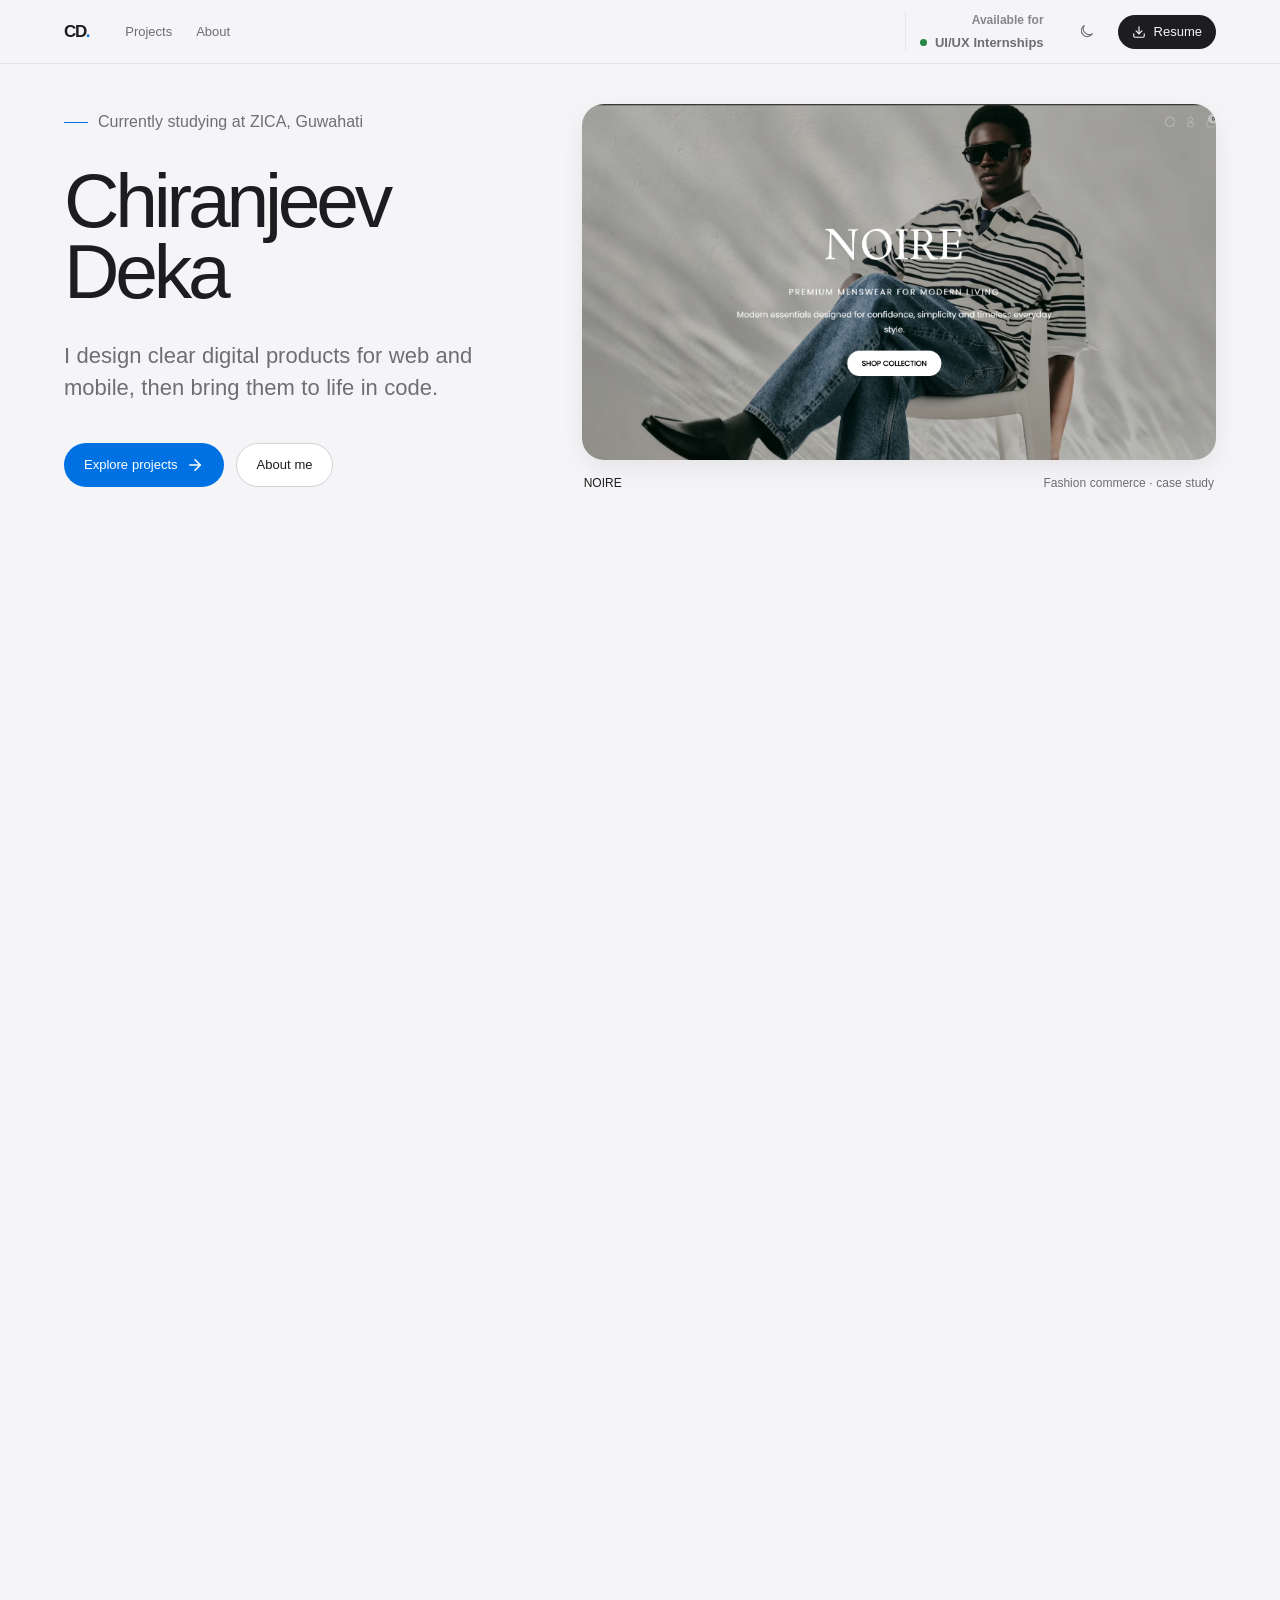
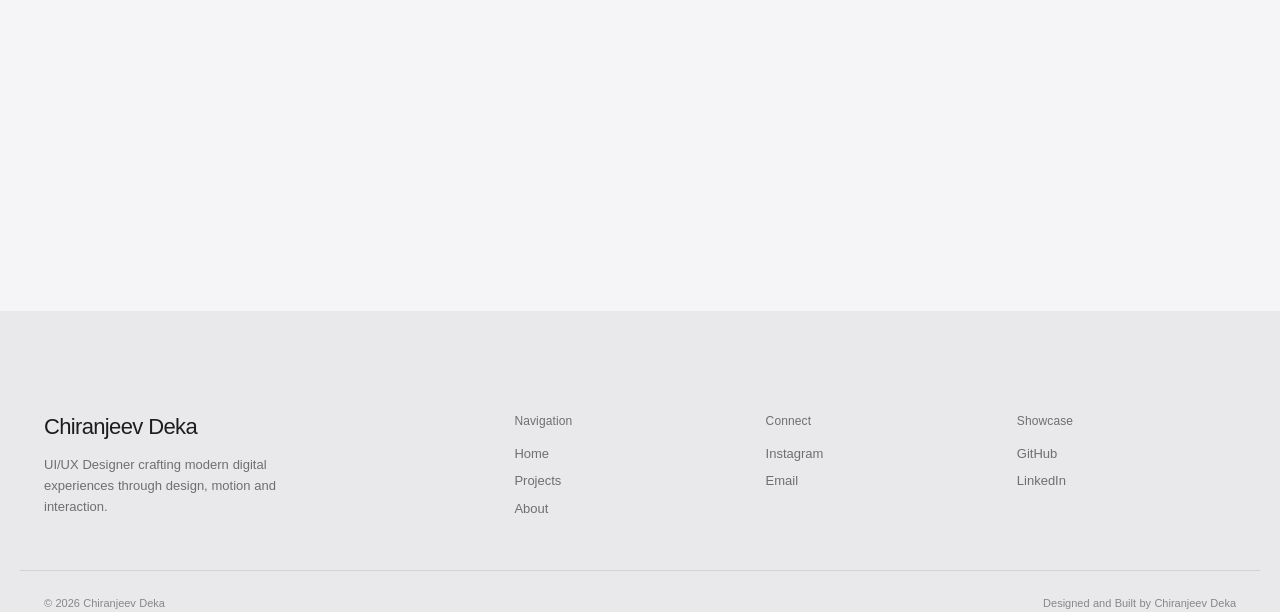
==== commit 3cdfbab3: "Add search and touch favicon formats; improve responsive support" ====
--- a/index.html
+++ b/index.html
@@ -7,7 +7,9 @@
   <meta http-equiv="Content-Security-Policy" content="default-src 'self'; base-uri 'self'; object-src 'none'; frame-src 'none'; form-action 'self'; img-src 'self'; font-src 'self'; style-src 'self'; style-src-elem 'self'; style-src-attr 'none'; script-src 'self' 'sha256-Lzj/FOhJ6SY5LnOLCq6S9bO6aqmGLtaTl5YvFV21X2o='; connect-src 'self'; upgrade-insecure-requests;">
 
   <title>Chiranjeev Deka — UI/UX Designer</title>
-  <link rel="icon" type="image/svg+xml" href="assets/favicon.svg">
+  <link rel="icon" type="image/svg+xml" href="/assets/favicon.svg">
+  <link rel="icon" type="image/png" sizes="192x192" href="/assets/favicon.png">
+  <link rel="apple-touch-icon" sizes="180x180" href="/assets/apple-touch-icon.png">
   <link rel="canonical" href="https://chiranjeevdeka.com/">
 
   <meta name="description" content="Chiranjeev Deka — UI/UX Designer building modern digital experiences with clean visuals, motion, and interaction.">
@@ -55,9 +57,9 @@
   <header class="navbar" role="banner">
     <div class="nav-inner">
       <nav class="nav-links" aria-label="Main navigation">
-        <a class="nav-mark" href="index.html" aria-label="Chiranjeev Deka home" aria-current="page">CD<span aria-hidden="true">.</span></a>
-        <a href="projects.html">Projects</a>
-        <a href="about.html">About</a>
+        <a class="nav-mark" href="/" aria-label="Chiranjeev Deka home" aria-current="page">CD<span aria-hidden="true">.</span></a>
+        <a href="/projects">Projects</a>
+        <a href="/about">About</a>
       </nav>
 
       <div class="nav-actions">
@@ -89,8 +91,8 @@
         <p class="lead">I design clear digital products for web and mobile, then bring them to life in code.</p>
 
         <div class="hero-actions">
-          <a class="btn btn-primary" href="projects.html">Explore projects <svg xmlns="http://www.w3.org/2000/svg" width="18" height="18" viewBox="0 0 24 24" fill="none" stroke="currentColor" stroke-width="2" stroke-linecap="round" stroke-linejoin="round"><line x1="5" y1="12" x2="19" y2="12"/><polyline points="12 5 19 12 12 19"/></svg></a>
-          <a class="btn btn-secondary" href="about.html">About me</a>
+          <a class="btn btn-primary" href="/projects">Explore projects <svg xmlns="http://www.w3.org/2000/svg" width="18" height="18" viewBox="0 0 24 24" fill="none" stroke="currentColor" stroke-width="2" stroke-linecap="round" stroke-linejoin="round"><line x1="5" y1="12" x2="19" y2="12"/><polyline points="12 5 19 12 12 19"/></svg></a>
+          <a class="btn btn-secondary" href="/about">About me</a>
         </div>
 
         <figure class="hero-visual">
@@ -128,7 +130,7 @@
         </div>
 
         <div class="u-text-center u-mt-8">
-          <a class="btn btn-link" href="projects.html">All projects <svg xmlns="http://www.w3.org/2000/svg" width="18" height="18" viewBox="0 0 24 24" fill="none" stroke="currentColor" stroke-width="2" stroke-linecap="round" stroke-linejoin="round"><line x1="5" y1="12" x2="19" y2="12"/><polyline points="12 5 19 12 12 19"/></svg></a>
+          <a class="btn btn-link" href="/projects">All projects <svg xmlns="http://www.w3.org/2000/svg" width="18" height="18" viewBox="0 0 24 24" fill="none" stroke="currentColor" stroke-width="2" stroke-linecap="round" stroke-linejoin="round"><line x1="5" y1="12" x2="19" y2="12"/><polyline points="12 5 19 12 12 19"/></svg></a>
         </div>
       </div>
     </section>
@@ -144,9 +146,9 @@
 
       <nav class="footer-col" aria-label="Navigation">
         <h4>Navigation</h4>
-        <a href="index.html">Home</a>
-        <a href="projects.html">Projects</a>
-        <a href="about.html">About</a>
+        <a href="/">Home</a>
+        <a href="/projects">Projects</a>
+        <a href="/about">About</a>
       </nav>
 
       <nav class="footer-col" aria-label="Connect">
--- a/css/portfolio-theme.css
+++ b/css/portfolio-theme.css
@@ -414,3 +414,47 @@
 @media (prefers-reduced-motion: reduce) {
   *, *::before, *::after { scroll-behavior: auto !important; animation-duration: .01ms !important; animation-iteration-count: 1 !important; transition-duration: .01ms !important; }
 }
+
+/* Small-screen, touch, and embedded-browser resilience. */
+main, section, article, .container, .nav-inner, .footer-grid { min-width: 0; }
+body { overflow-x: clip; }
+img, video, iframe { max-width: 100%; }
+button, a, [role="button"] { -webkit-tap-highlight-color: transparent; }
+
+@media (max-width: 360px) {
+  .nav-inner { padding-inline: 16px; gap: 8px; }
+  .nav-links { gap: 8px; }
+  .nav-links a { min-height: 44px; display: inline-flex; align-items: center; font-size: 12px; }
+  .nav-mark { margin-right: 0; }
+  .nav-actions { gap: 4px; }
+  .theme-toggle { width: 44px; height: 44px; flex: none; }
+  .resume-btn { min-height: 40px; padding-inline: 10px; }
+  .container { padding-inline: 20px; }
+  .home-intro .hero-actions { align-items: stretch; }
+  .home-intro .hero-actions .btn { min-height: 44px; padding-inline: 14px; }
+  .case-stats { gap: 18px 12px; }
+  .gallery { gap: 12px; }
+}
+
+@media (max-width: 680px) {
+  .nav-links a, .resume-btn, .theme-toggle { min-height: 44px; }
+  .project-card--velix .project-visual,
+  .project-card--upcoming .project-visual { min-height: 0; }
+  .project-card--velix .project-visual img { height: auto; max-height: 420px; }
+  .gallery-item { touch-action: manipulation; }
+}
+
+@media (hover: none), (pointer: coarse) {
+  .card-interactive:hover { transform: none; }
+  .gallery-item:hover img, .project-card--velix:hover .project-visual img,
+  .featured-project:hover .featured-bg { transform: none; }
+}
+
+@media (max-height: 520px) and (orientation: landscape) {
+  .hero { min-height: auto; padding-block: calc(var(--header-h) + 32px) 48px; }
+}
+
+@supports (padding: max(0px)) {
+  .navbar { padding-top: env(safe-area-inset-top); }
+  .footer { padding-bottom: max(0px, env(safe-area-inset-bottom)); }
+}
